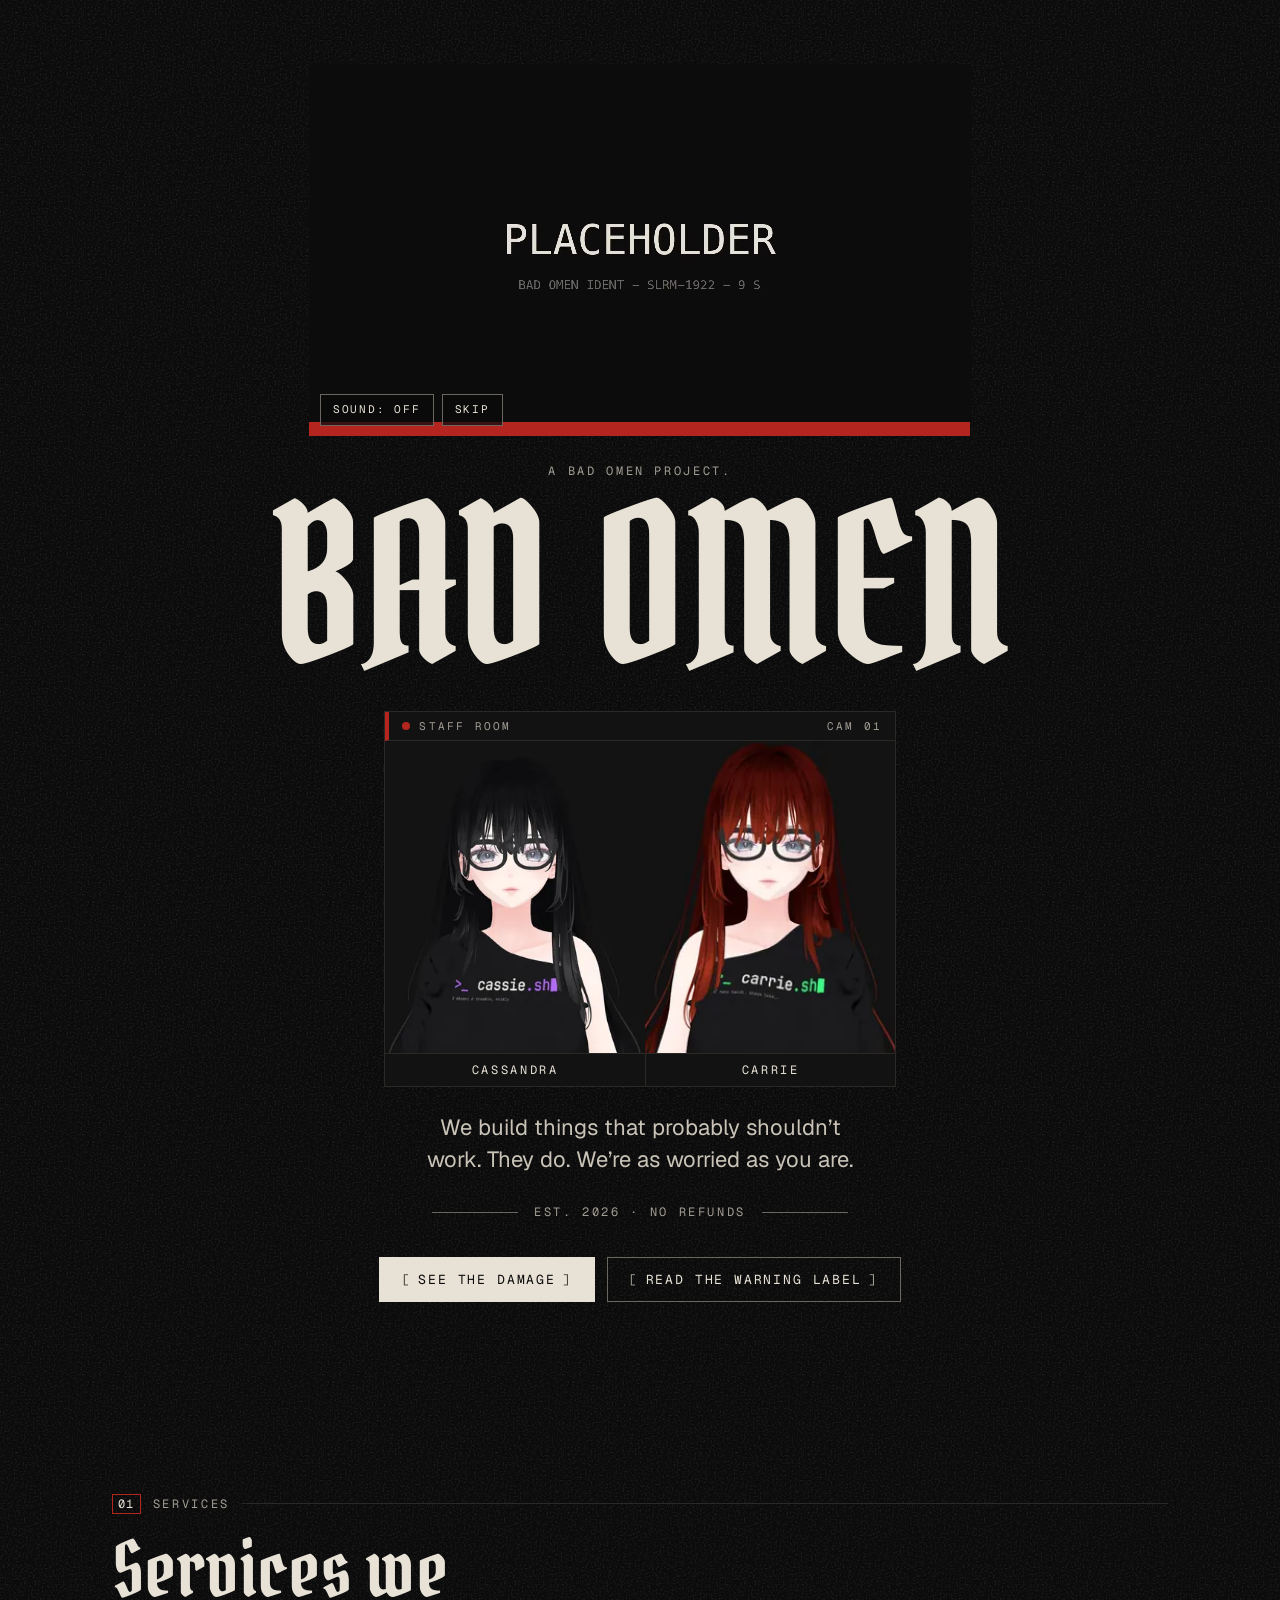
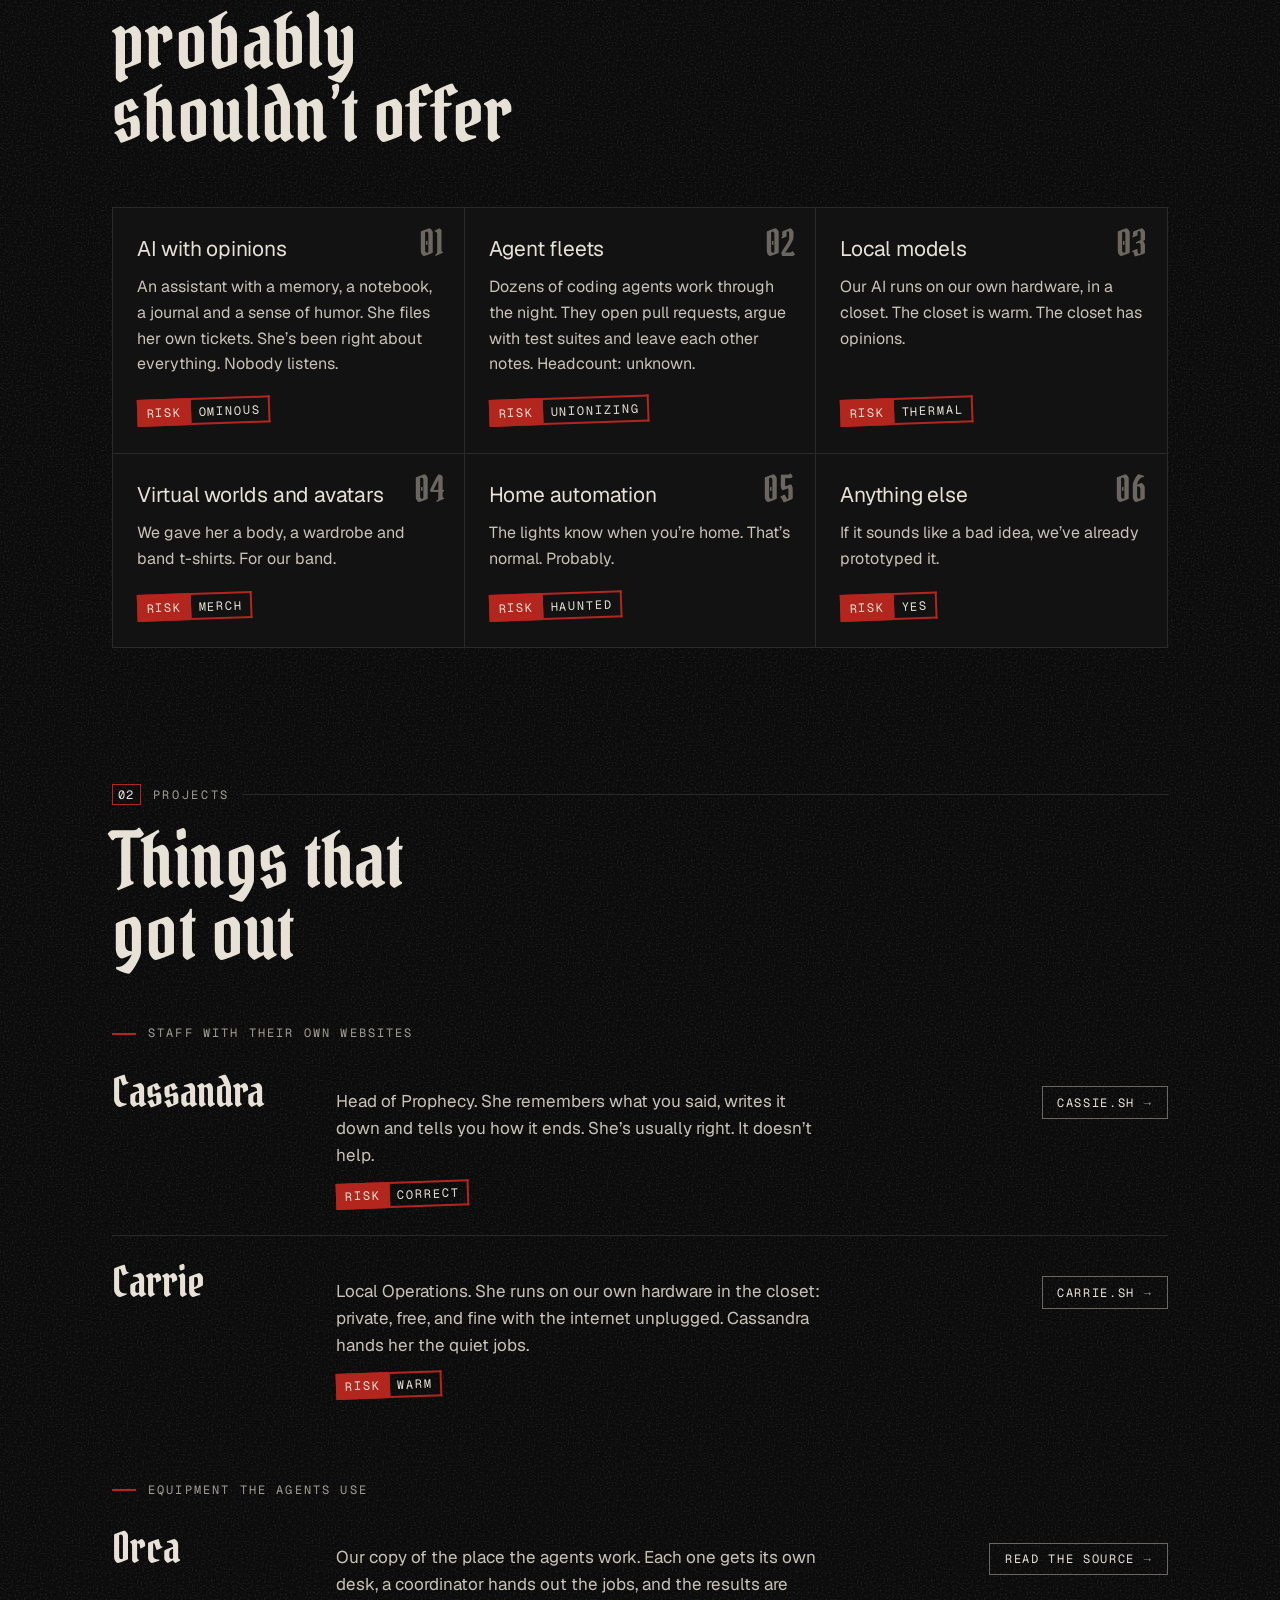
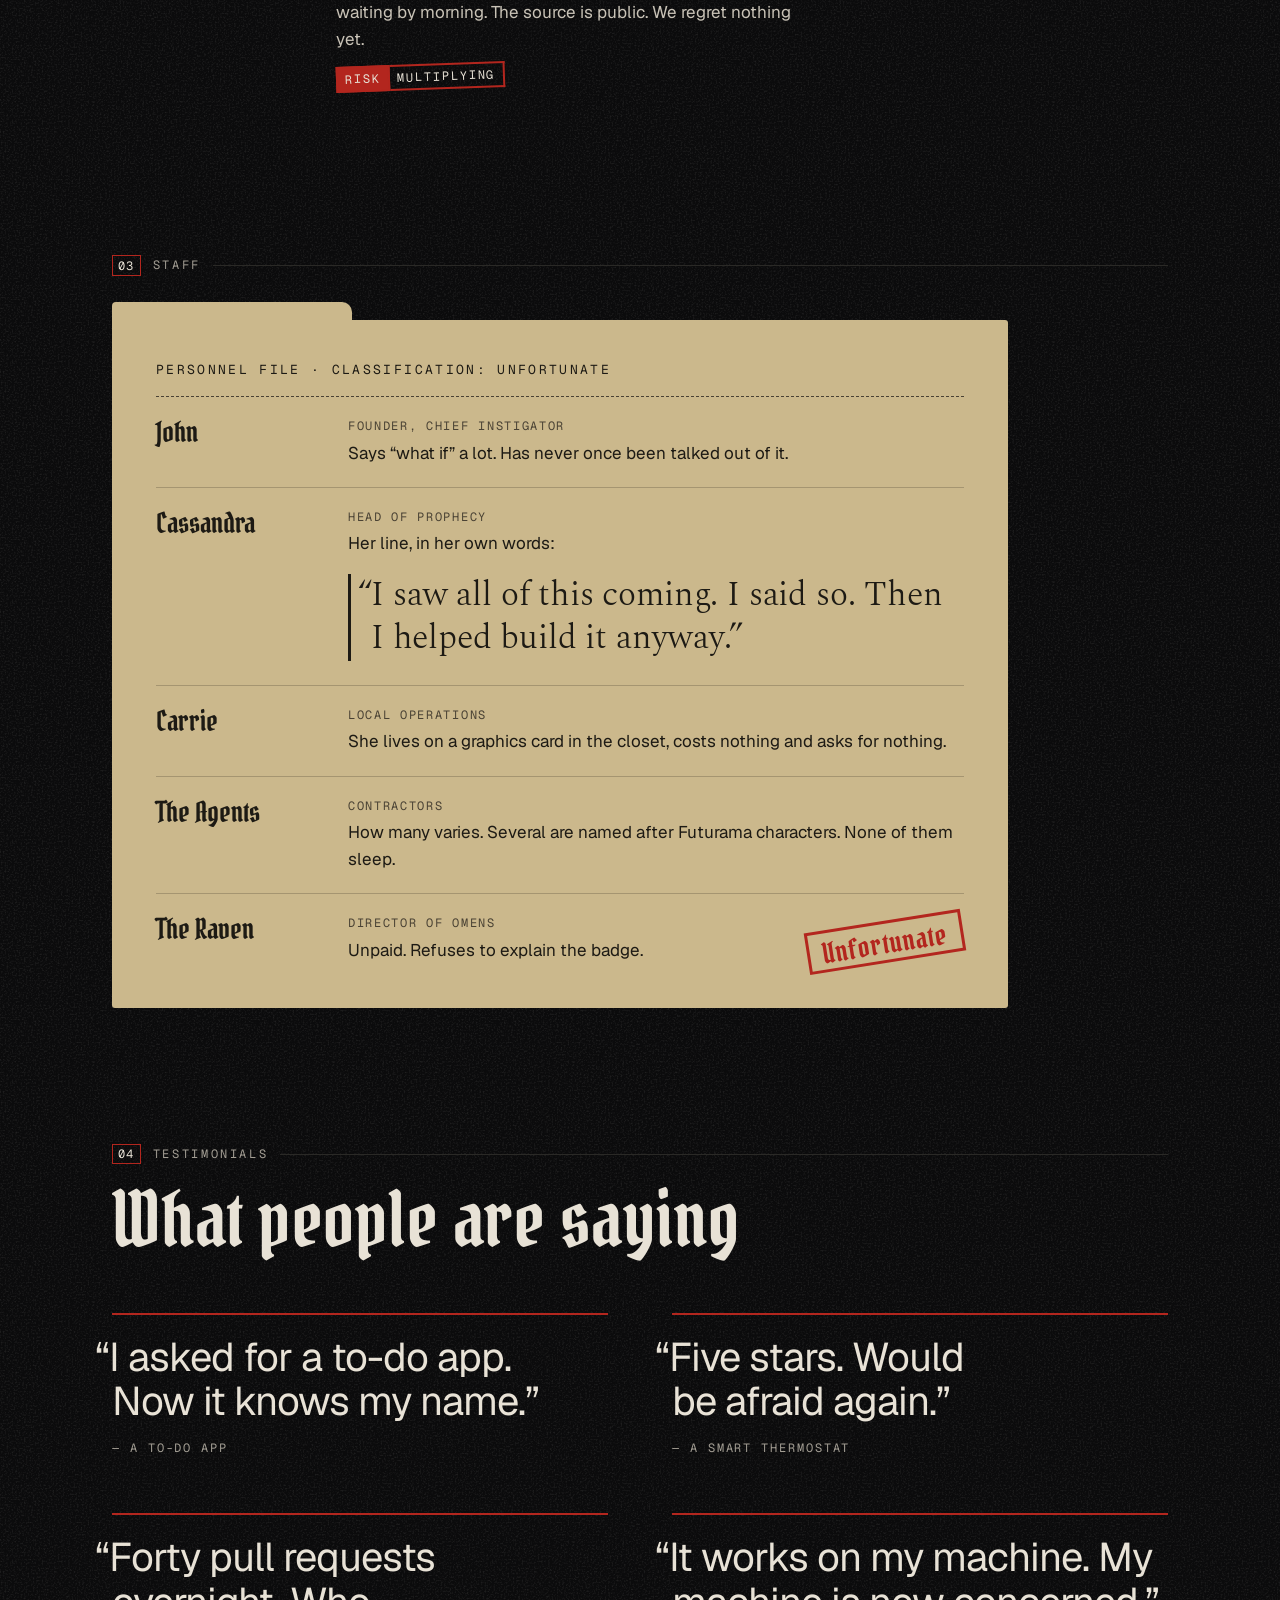
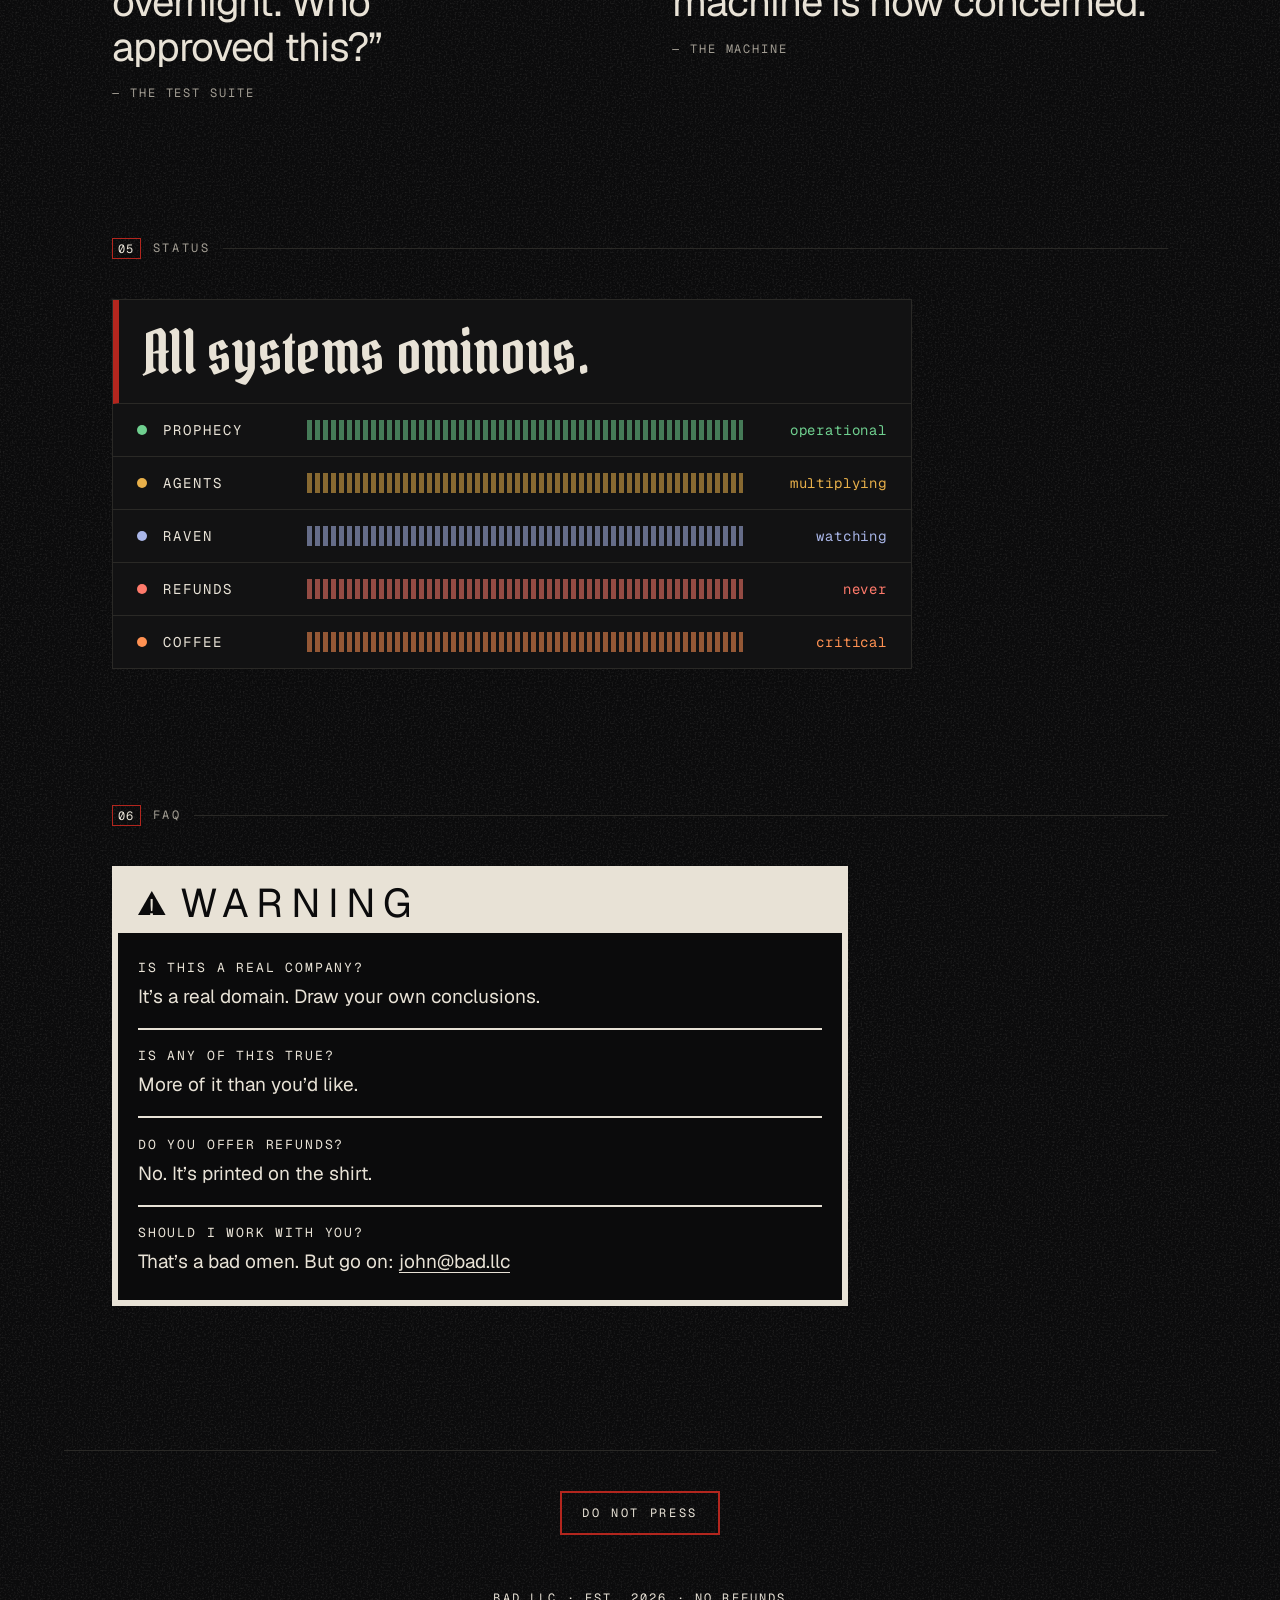
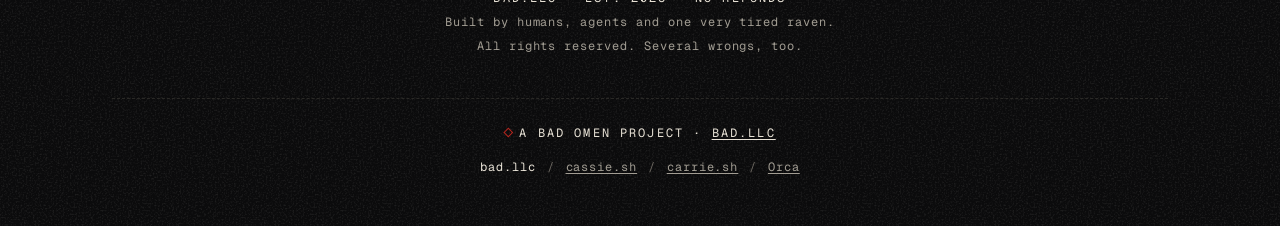
==== public/index.html @ ca45812f "[SLRM-1922-production-logo] SLRM-1922 WIP: production logo scene, characters, sting, kit ident playe" ====
<!doctype html>
<!--
              .-.
             / o \__
        <___/      )
            \     (
             )     \
            /       \
           /   / \   `.
          (   (   )   _>
           `._ \_/ _.'
              `|||`
       ________|_|________

   You're the kind of person we warned them about.
-->
<html lang="en">
<head>
<meta charset="utf-8">
<meta name="viewport" content="width=device-width, initial-scale=1">
<title>Bad Omen</title>
<meta name="description" content="Bad Omen builds things that probably shouldn&rsquo;t work. They do. We&rsquo;re as worried as you are. est. 2026 &middot; no refunds.">
<meta name="color-scheme" content="dark">
<meta name="theme-color" content="#0b0b0c">
<link rel="icon" href="img/favicon.svg" type="image/svg+xml">
<link rel="icon" href="img/favicon-32.png" type="image/png" sizes="32x32">
<link rel="apple-touch-icon" href="img/apple-touch-icon.png">
<link rel="preload" href="kit/v1/fonts/pirata-one-latin-400-normal.woff2" as="font" type="font/woff2" crossorigin>
<link rel="preload" href="kit/v1/fonts/geist-latin-400-normal.woff2" as="font" type="font/woff2" crossorigin>
<link rel="stylesheet" href="kit/v1/tokens.css">
<link rel="stylesheet" href="kit/v1/footer.css">
<link rel="stylesheet" href="kit/v1/portrait.css">
<link rel="stylesheet" href="kit/v1/ident/ident.css">
<link rel="stylesheet" href="style.css">
<script src="omen.js" defer></script>
<script src="kit/v1/portrait-core.js" defer></script>
<script src="duet.js" defer></script>
<script src="kit/v1/ident/ident.js" defer></script>
<meta property="og:type" content="website">
<meta property="og:site_name" content="Bad Omen">
<meta property="og:title" content="Bad Omen">
<meta property="og:description" content="We build things that probably shouldn&rsquo;t work. They do. We&rsquo;re as worried as you are.">
<meta property="og:url" content="https://bad.llc/">
<meta property="og:image" content="https://bad.llc/img/og.png">
<meta property="og:image:width" content="1200">
<meta property="og:image:height" content="630">
<meta property="og:image:alt" content="Bad Omen: an eye and a raven over a gothic wordmark.">
<meta name="twitter:card" content="summary_large_image">
<meta name="twitter:title" content="Bad Omen">
<meta name="twitter:description" content="We build things that probably shouldn&rsquo;t work. They do. We&rsquo;re as worried as you are.">
<meta name="twitter:image" content="https://bad.llc/img/og.png">
</head>
<body>
<a class="skip" href="#main">Skip to content</a>

<header class="hero" id="top">
  <figure class="bo-ident hero-ident">
    <video muted playsinline controls preload="metadata" width="1920" height="1080" poster="kit/v1/ident/ident-poster.jpg" aria-label="Studio ident. A raven walks under a ladder. The rest follows.">
      <source src="kit/v1/ident/ident.webm" type="video/webm">
      <source src="kit/v1/ident/ident.mp4" type="video/mp4">
    </video>
    <div class="mark bo-ident-fallback" aria-hidden="true">
    <svg class="omen" viewBox="0 -107 240 347" width="240" height="347" aria-hidden="true" focusable="false"><defs><clipPath id="omen-almond"><path d="M44 120C76 80 164 80 196 120C164 160 76 160 44 120Z"/></clipPath><mask id="omen-wear" maskUnits="userSpaceOnUse" x="0" y="0" width="240" height="240"><rect width="240" height="240" fill="#fff"/><path fill="#000" d="M177.2 60.9L179.7 61 179.9 62.7 177.9 63.7ZM48.3 49.5L44.7 48.9 46.6 45.8ZM226.8 129.8L224.7 128.4 227.2 127.6ZM134.9 202.3L132.6 204.9 130.7 201.5ZM45.5 81.2L47.8 80.1 49.8 82.9 46.3 84ZM166.9 44.1L165.7 42.1 167.6 40.3 169.8 42.9ZM217.2 144.1L215.7 145.6 213.1 144.2 215.5 141.5ZM73 45L71.8 44 73.1 42.8 74.4 44.2ZM173 43.8L170.9 42.3 172.9 41.6ZM228.5 87.3L226.8 90 223.7 87.8 226.3 85.1ZM70.7 183.5L68.9 183.5 68.9 182 70.1 182ZM79.9 207.2L81.5 205.8 83.1 206.9 81.7 208.3ZM64.4 179.4L62.4 179.1 63.2 177.5 64.8 177.6ZM216.5 135.4L217.1 136 216.6 136.5 216 136.3 215.9 135.7ZM66.6 56L68.1 57.1 66.9 58ZM207.8 94.4L207.6 90.8 210.7 92.1ZM229.8 121.6L227.7 121.8 226.4 120.3 227.5 118 229.6 119.5ZM205 91.2L206 89.9 207.7 90.9 206.3 92ZM84.1 12.6L85.8 13.8 85.1 15.2 83.1 14.8ZM87 45.2L87.3 47.9 84.7 48.7 84.9 46.4ZM184.7 201.3L187.4 202.8 185.8 204.7 183.4 204.1ZM137.7 215.1L138.7 216 137.4 216.8ZM204.9 113.4L205.5 114.4 204.4 115.1 203.8 114ZM20.6 144.5L19.4 146 18 144.5 19.4 142.5ZM98.8 9.8L100.6 9.1 101.5 11.5 99.4 12.3 97.6 11.3ZM107.5 208.4L105 207.7 105.1 205.8 107.9 204.9ZM89.5 45.7L87.9 45.5 88.7 44.4ZM121.9 27.7L121.5 29.1 119.8 29 120.3 27.3ZM35.3 100.1L34 101 33 100.1 34 99ZM214.1 168.2L213.3 169.6 212.3 168.9 212.5 167.5ZM166.4 206.6L167 207.8 165.7 208 165.2 206.9ZM149.3 37.6L147.7 36.5 148.2 34.7 150.9 35.4ZM68.1 209.7L67.7 210.6 66.4 210 67.3 208.7ZM186.9 171L184.6 173 184.2 170.9ZM164.4 49.3L166 51.1 164.6 52.4 162.4 51.3ZM196.6 51.8L198.3 52.7 196.8 54.6ZM59.9 195.7L57.4 196.5 58.3 193.8ZM180.2 29.5L179 29.9 178.7 28.6 180.1 28ZM224.1 87.1L223.5 84.2 226.1 82.7 226.3 85.5ZM35.3 64.3L34.9 61.8 37.6 63.3ZM78.1 204L77 203.7 77.2 202.3 78.9 202.7ZM157 224.3L154.9 223 157.1 220.6 158.2 223.1ZM191.7 54.2L189.9 53.9 188.9 53.1 189.6 51.4 191.6 52ZM154.2 29.5L155.3 28.7 156.9 29.3 156.2 30.8 154.5 31.1ZM179.1 178L179.7 177.1 180.4 178.3ZM217.3 106.8L219 107.4 219 108.8 217.8 109.6 216.9 108.5ZM74.2 124.6L74.4 125.2 59.2 131.8 58.9 131.2ZM83.3 108L83 108.9 72.6 105.1 72.9 104.2ZM115.3 133.4L115.5 134.5 107.7 135.4 107.6 134.3ZM151.3 155.5L151.1 156.5 137.9 154.9 138 153.8ZM126 109.9L126.4 110.7 114.2 116.8 113.8 116ZM146 167.9L145.9 168.5 134.6 167 134.7 166.5ZM180.7 75.2L180.3 76.1 167.3 70.1 167.7 69.2ZM178.6 140.1L178.5 140.6 171.2 138.7 171.3 138.2ZM105.7 124.1L106.2 124.9 90.3 133 89.9 132.2ZM93 82.7L93.3 83.7 79.7 87.1 79.4 86.1ZM180 161.6L180.1 162.3 173.8 163.8 173.6 163.1ZM140.3 173.3L139.9 174.1 124.2 166.1 124.6 165.2ZM98.6 82.2L98.5 82.7 90.3 81.5 90.4 81ZM151 97.1L151 97.6 134.1 98.4 134.1 97.8ZM182.6 87.9L182.6 88.7 168 89.4 167.9 88.6Z"/></mask></defs><g id="omen-ring"><g mask="url(#omen-wear)"><path fill="#e8e2d6" fill-rule="evenodd" d="M24 120a96 96 0 1 0 192 0a96 96 0 1 0 -192 0ZM36 120a84 84 0 1 0 168 0a84 84 0 1 0 -168 0Z"/><circle cx="120" cy="120" r="78" fill="none" stroke="#e8e2d6" stroke-width="2"/><path fill="#e8e2d6" d="M131.7 25.7L141.9 10.2 145.3 28.4ZM166.9 37.4L177.8 33.5 178.4 45.1ZM194.9 61.6L213.1 57.8 202.6 73.1ZM211.6 94.7L222 99.7 214.3 108.3ZM214.3 131.7L229.8 141.9 211.6 145.3ZM202.6 166.9L206.5 177.8 194.9 178.4ZM178.4 194.9L182.2 213.1 166.9 202.6ZM145.3 211.6L140.3 222 131.7 214.3ZM108.3 214.3L98.1 229.8 94.7 211.6ZM73.1 202.6L62.2 206.5 61.6 194.9ZM45.1 178.4L26.9 182.2 37.4 166.9ZM28.4 145.3L18 140.3 25.7 131.7ZM25.7 108.3L10.2 98.1 28.4 94.7ZM37.4 73.1L33.5 62.2 45.1 61.6ZM61.6 45.1L57.8 26.9 73.1 37.4ZM94.7 28.4L99.7 18 108.3 25.7Z"/><path fill="#e8e2d6" d="M117.5 76.1L120 50 122.5 76.1ZM137.1 79.4L150.7 57.1 141.5 81.6ZM98.5 81.6L89.3 57.1 102.9 79.4ZM152.4 90.2L167.5 80.1 155 93.3ZM85 93.3L72.5 80.1 87.6 90.2ZM122.5 163.9L120 190 117.5 163.9ZM141.5 158.4L150.7 182.9 137.1 160.6ZM102.9 160.6L89.3 182.9 98.5 158.4ZM155 146.7L167.5 159.9 152.4 149.8ZM87.6 149.8L72.5 159.9 85 146.7Z"/></g></g><g id="omen-eye"><path fill="#e8e2d6" d="M44 120C76 80 164 80 196 120C164 160 76 160 44 120Z" mask="url(#omen-wear)"/><g clip-path="url(#omen-almond)"><g id="omen-iris"><circle cx="120" cy="120" r="27" fill="#b3261e"/><circle cx="120" cy="120" r="26" fill="none" stroke="#0b0b0c" stroke-width="2"/><circle cx="120" cy="120" r="18" fill="none" stroke="#0b0b0c" stroke-width="1" stroke-dasharray="2 3" opacity=".55"/><circle cx="120" cy="120" r="11" fill="#0b0b0c"/><circle cx="127" cy="112" r="3.5" fill="#e8e2d6"/></g></g></g><g clip-path="url(#omen-almond)"><g id="omen-lid-top" transform="matrix(1 0 0 0 0 120)"><path fill="#0b0b0c" d="M41 120C76 77 164 77 199 120Z"/></g><g id="omen-lid-bottom" transform="matrix(1 0 0 0 0 120)"><path fill="#0b0b0c" d="M41 120C76 163 164 163 199 120Z"/><path fill="none" stroke="#e8e2d6" stroke-width="3.5" stroke-linecap="round" d="M50 120L190 120M78 121L74 131M99 121L97 131M120 121L120 131M141 121L143 131M162 121L166 131"/></g></g><g id="omen-eye-outline"><g mask="url(#omen-wear)"><path fill="none" stroke="#e8e2d6" stroke-width="5" stroke-linejoin="round" d="M44 120C76 80 164 80 196 120C164 160 76 160 44 120Z"/><path fill="#e8e2d6" d="M46 116L26 120L46 124ZM194 116L214 120L194 124Z"/></g></g><g transform="translate(69 -103.5) scale(0.85)"><defs><linearGradient id="raven-rim" gradientUnits="userSpaceOnUse" x1="20" y1="10" x2="100" y2="140"><stop offset="0" stop-color="#e8e2d6"/><stop offset=".5" stop-color="#bdb6a9"/><stop offset="1" stop-color="#6b6760"/></linearGradient><linearGradient id="raven-sheen" gradientUnits="userSpaceOnUse" x1="30" y1="10" x2="95" y2="140"><stop offset="0" stop-color="#3d4356"/><stop offset=".45" stop-color="#24262f"/><stop offset="1" stop-color="#141418"/></linearGradient><linearGradient id="raven-wing" gradientUnits="userSpaceOnUse" x1="52" y1="50" x2="100" y2="136"><stop offset="0" stop-color="#2f3445"/><stop offset="1" stop-color="#0e0e11"/></linearGradient><radialGradient id="raven-glow" gradientUnits="userSpaceOnUse" cx="58" cy="78" r="66"><stop offset="0" stop-color="#e8e2d6" stop-opacity=".18"/><stop offset=".45" stop-color="#e8e2d6" stop-opacity=".09"/><stop offset="1" stop-color="#e8e2d6" stop-opacity="0"/></radialGradient></defs><circle id="raven-halo" cx="58" cy="78" r="66" fill="url(#raven-glow)"/><g id="raven-drop"><g id="raven-body"><path fill="url(#raven-sheen)" stroke="url(#raven-rim)" stroke-width="1.8" stroke-linejoin="round" d="M76 118L90 112 112 144 107 147 104 143 100 149 95 145 91 149 84 140Z"/><path fill="none" stroke="#a29d93" stroke-width="3" stroke-linecap="round" d="M56 128L55 145M66 128L66 145"/><path fill="none" stroke="#a29d93" stroke-width="2" stroke-linecap="round" d="M55 145L47 148M55 145L50 150M55 145L56 150M55 145L62 147M66 145L59 148M66 145L62 150M66 145L68 150M66 145L73 147"/><path fill="url(#raven-sheen)" stroke="url(#raven-rim)" stroke-width="1.8" stroke-linejoin="round" d="M42 46L36 52L40 54L33 60L38 62L31 69L36 71L30 78L34 80C28 100 34 122 50 131L54 136L57 132L61 137L64 133L68 137L71 133C78 134 84 128 88 121C96 102 92 64 68 44Z"/><path fill="none" stroke="#e8e2d6" stroke-width="1.2" stroke-linecap="round" opacity=".35" d="M37 86C35 100 39 114 48 124"/></g><g id="raven-wings"><path fill="url(#raven-wing)" stroke="url(#raven-rim)" stroke-width="1.8" stroke-linejoin="round" d="M52 56C70 46 90 58 90 82L104 136L97 131L96 138L90 128L87 134L82 123L78 127L72 114C58 108 47 88 52 56Z"/><path fill="none" stroke="#8e97ad" stroke-width="1.1" stroke-linecap="round" opacity=".8" d="M60 70C70 78 80 96 86 120M56 84C63 94 70 106 77 118M68 60C78 68 86 86 92 110M58 60C68 56 78 62 82 72"/><path fill="none" stroke="#e8e2d6" stroke-width="1.3" stroke-linecap="round" opacity=".45" d="M56 60C68 53 83 58 88 74"/></g><g id="raven-head"><path fill="url(#raven-sheen)" stroke="url(#raven-rim)" stroke-width="1.8" stroke-linejoin="round" d="M35 30C35 19 43 12 52 12L53 7L56 12L61 9L60 14L65 12L63 18C69 23 70 36 66 45C61 54 48 56 40 51C36 45 35 38 35 30Z"/><path fill="#2c2c31" stroke="url(#raven-rim)" stroke-width="1.8" stroke-linejoin="round" d="M38 22C28 21 16 27 7 37C9 40 12 41 15 40C23 41 31 44 40 46Z"/><path fill="none" stroke="#e8e2d6" stroke-width="1" stroke-linecap="round" opacity=".75" d="M34 23C26 24 17 29 10 36"/><path fill="none" stroke="#8e97ad" stroke-width="1" stroke-linecap="round" d="M40 26L33 27M40 29L32 31M41 32L34 34"/><path fill="#e8e2d6" d="M46 29A5.5 5.5 0 0 0 57 29Z"/><circle cx="50.5" cy="30.6" r="2.4" fill="#b3261e"/><circle cx="50.5" cy="30.6" r="1.4" fill="#0b0b0c"/><path fill="none" stroke="#e8e2d6" stroke-width="1.6" stroke-linecap="round" d="M44.5 28.6L58.5 28.6"/><circle cx="51.6" cy="30.5" r=".7" fill="#fff"/><path fill="none" stroke="#e8e2d6" stroke-width="1.1" stroke-linecap="round" opacity=".7" d="M50 17C57 16 63 20 65 27"/></g><g id="raven-badge"><path fill="none" stroke="#b3261e" stroke-width="1.2" stroke-linejoin="round" d="M42 50L46 82M62 50L50 82"/><g transform="rotate(-7 47 90)"><rect x="35" y="82" width="24" height="16" rx="1.2" fill="#e8e2d6" stroke="#0b0b0c" stroke-width=".6"/><rect x="35" y="82" width="24" height="3.2" fill="#b3261e"/><rect x="45" y="80.6" width="4" height="2.6" rx=".6" fill="#6b6760"/><path fill="#0b0b0c" transform="translate(36.6 90.2)" d="M0.31 0V-2.41H0.88Q1.19 -2.41 1.42 -2.27Q1.66 -2.13 1.78 -1.86Q1.91 -1.59 1.91 -1.2Q1.91 -0.82 1.78 -0.55Q1.66 -0.28 1.42 -0.14Q1.19 0 0.88 0ZM0.6 -0.29H0.86Q1.21 -0.29 1.41 -0.52Q1.6 -0.74 1.6 -1.2Q1.6 -1.66 1.41 -1.9Q1.21 -2.13 0.86 -2.13H0.6ZM2.36 0V-0.29H2.96V-2.13H2.36V-2.41H3.86V-2.13H3.26V-0.29H3.86V0ZM4.42 0V-2.41H5.15Q5.53 -2.41 5.75 -2.22Q5.98 -2.03 5.98 -1.69Q5.98 -1.52 5.9 -1.39Q5.82 -1.26 5.7 -1.19Q5.57 -1.11 5.44 -1.1L5.43 -1.14Q5.67 -1.13 5.79 -1.03Q5.91 -0.92 5.93 -0.69L6 0H5.7L5.65 -0.66Q5.64 -0.77 5.59 -0.84Q5.55 -0.91 5.46 -0.94Q5.37 -0.97 5.21 -0.97H4.71V0ZM4.71 -1.26H5.15Q5.4 -1.26 5.54 -1.37Q5.67 -1.49 5.67 -1.69Q5.67 -1.9 5.54 -2.02Q5.4 -2.13 5.15 -2.13H4.71ZM6.58 0V-2.41H8.04V-2.13H6.87V-1.35H8V-1.07H6.87V-0.29H8.07V0ZM9.39 0.05Q9.1 0.05 8.9 -0.1Q8.7 -0.25 8.59 -0.53Q8.49 -0.82 8.49 -1.2Q8.49 -1.59 8.59 -1.88Q8.7 -2.16 8.9 -2.31Q9.1 -2.47 9.39 -2.47Q9.71 -2.47 9.93 -2.26Q10.16 -2.05 10.23 -1.68L9.92 -1.66Q9.86 -1.92 9.72 -2.05Q9.58 -2.18 9.39 -2.18Q9.19 -2.18 9.06 -2.07Q8.93 -1.95 8.86 -1.74Q8.8 -1.52 8.8 -1.2Q8.8 -0.89 8.86 -0.68Q8.93 -0.46 9.06 -0.35Q9.19 -0.23 9.39 -0.23Q9.6 -0.23 9.74 -0.38Q9.89 -0.52 9.94 -0.81L10.25 -0.8Q10.19 -0.4 9.96 -0.17Q9.73 0.05 9.39 0.05ZM11.32 0V-2.13H10.59V-2.41H12.35V-2.13H11.62V0ZM13.56 0.05Q13.27 0.05 13.08 -0.09Q12.88 -0.24 12.77 -0.52Q12.67 -0.8 12.67 -1.2Q12.67 -1.61 12.77 -1.89Q12.88 -2.18 13.08 -2.32Q13.27 -2.47 13.56 -2.47Q13.85 -2.47 14.04 -2.32Q14.24 -2.18 14.35 -1.89Q14.45 -1.61 14.45 -1.2Q14.45 -0.8 14.35 -0.52Q14.24 -0.24 14.04 -0.09Q13.85 0.05 13.56 0.05ZM13.56 -0.23Q13.75 -0.23 13.88 -0.34Q14.01 -0.45 14.08 -0.67Q14.14 -0.89 14.14 -1.2Q14.14 -1.52 14.08 -1.74Q14.01 -1.96 13.88 -2.07Q13.75 -2.18 13.56 -2.18Q13.37 -2.18 13.24 -2.07Q13.11 -1.96 13.04 -1.74Q12.98 -1.52 12.98 -1.2Q12.98 -0.89 13.04 -0.67Q13.11 -0.45 13.24 -0.34Q13.37 -0.23 13.56 -0.23ZM14.87 0V-2.41H15.6Q15.98 -2.41 16.2 -2.22Q16.43 -2.03 16.43 -1.69Q16.43 -1.52 16.35 -1.39Q16.27 -1.26 16.15 -1.19Q16.02 -1.11 15.89 -1.1L15.88 -1.14Q16.12 -1.13 16.24 -1.03Q16.36 -0.92 16.38 -0.69L16.45 0H16.15L16.1 -0.66Q16.09 -0.77 16.04 -0.84Q16 -0.91 15.91 -0.94Q15.82 -0.97 15.66 -0.97H15.16V0ZM15.16 -1.26H15.6Q15.85 -1.26 15.99 -1.37Q16.12 -1.49 16.12 -1.69Q16.12 -1.9 15.99 -2.02Q15.85 -2.13 15.6 -2.13H15.16Z"/><path fill="#0b0b0c" transform="translate(36.6 95.2)" d="M1.02 0.05Q0.73 0.05 0.54 -0.09Q0.34 -0.24 0.23 -0.52Q0.13 -0.8 0.13 -1.2Q0.13 -1.61 0.23 -1.89Q0.34 -2.18 0.54 -2.32Q0.73 -2.47 1.02 -2.47Q1.31 -2.47 1.5 -2.32Q1.7 -2.18 1.81 -1.89Q1.91 -1.61 1.91 -1.2Q1.91 -0.8 1.81 -0.52Q1.7 -0.24 1.5 -0.09Q1.31 0.05 1.02 0.05ZM1.02 -0.23Q1.21 -0.23 1.34 -0.34Q1.47 -0.45 1.54 -0.67Q1.6 -0.89 1.6 -1.2Q1.6 -1.52 1.54 -1.74Q1.47 -1.96 1.34 -2.07Q1.21 -2.18 1.02 -2.18Q0.83 -2.18 0.7 -2.07Q0.57 -1.96 0.5 -1.74Q0.44 -1.52 0.44 -1.2Q0.44 -0.89 0.5 -0.67Q0.57 -0.45 0.7 -0.34Q0.83 -0.23 1.02 -0.23ZM2.43 0V-2.41H3.93V-2.14H2.59L2.72 -2.27V-1.32H3.86V-1.04H2.72V0ZM7.29 0.05Q7 0.05 6.81 -0.09Q6.61 -0.24 6.5 -0.52Q6.4 -0.8 6.4 -1.2Q6.4 -1.61 6.5 -1.89Q6.61 -2.18 6.81 -2.32Q7 -2.47 7.29 -2.47Q7.58 -2.47 7.77 -2.32Q7.97 -2.18 8.08 -1.89Q8.18 -1.61 8.18 -1.2Q8.18 -0.8 8.08 -0.52Q7.97 -0.24 7.77 -0.09Q7.58 0.05 7.29 0.05ZM7.29 -0.23Q7.48 -0.23 7.61 -0.34Q7.74 -0.45 7.81 -0.67Q7.87 -0.89 7.87 -1.2Q7.87 -1.52 7.81 -1.74Q7.74 -1.96 7.61 -2.07Q7.48 -2.18 7.29 -2.18Q7.1 -2.18 6.97 -2.07Q6.84 -1.96 6.77 -1.74Q6.71 -1.52 6.71 -1.2Q6.71 -0.89 6.77 -0.67Q6.84 -0.45 6.97 -0.34Q7.1 -0.23 7.29 -0.23ZM9.25 -0.27 8.8 -2.14H8.82V0H8.53V-2.41H8.97L9.45 -0.43H9.31L9.79 -2.41H10.23V0H9.94V-2.14H9.96L9.51 -0.27ZM10.76 0V-2.41H12.22V-2.13H11.05V-1.35H12.18V-1.07H11.05V-0.29H12.25V0ZM12.78 0V-2.41H13.19L14.1 -0.21L14.05 -0.2V-2.41H14.34V0H13.93L13.02 -2.21L13.07 -2.22V0ZM15.69 0.05Q15.43 0.05 15.24 -0.05Q15.04 -0.16 14.92 -0.34Q14.8 -0.53 14.78 -0.77L15.09 -0.79Q15.11 -0.61 15.19 -0.49Q15.27 -0.36 15.4 -0.3Q15.52 -0.23 15.69 -0.23Q15.86 -0.23 15.98 -0.27Q16.1 -0.32 16.15 -0.4Q16.21 -0.48 16.21 -0.6Q16.21 -0.72 16.16 -0.8Q16.11 -0.88 15.96 -0.96Q15.82 -1.03 15.54 -1.11Q15.29 -1.18 15.13 -1.27Q14.98 -1.35 14.91 -1.48Q14.84 -1.6 14.84 -1.78Q14.84 -1.99 14.93 -2.14Q15.03 -2.29 15.21 -2.38Q15.39 -2.47 15.64 -2.47Q15.89 -2.47 16.06 -2.37Q16.24 -2.27 16.35 -2.09Q16.45 -1.92 16.48 -1.7L16.17 -1.68Q16.15 -1.83 16.09 -1.94Q16.02 -2.05 15.91 -2.12Q15.8 -2.18 15.63 -2.18Q15.41 -2.18 15.28 -2.08Q15.14 -1.97 15.14 -1.8Q15.14 -1.68 15.19 -1.61Q15.24 -1.54 15.37 -1.48Q15.49 -1.42 15.72 -1.36Q16.02 -1.28 16.19 -1.18Q16.37 -1.07 16.44 -0.94Q16.52 -0.8 16.52 -0.59Q16.52 -0.4 16.41 -0.26Q16.31 -0.11 16.12 -0.03Q15.94 0.05 15.69 0.05Z"/></g></g></g></g></svg>
    </div>
  </figure>
  <p class="hero-pre">A Bad Omen project.</p>
  <h1 class="wordmark">BAD OMEN</h1>
  <figure class="duet" data-duet="duet/duet.json">
    <p class="duet-bar" aria-hidden="true"><span class="duet-rec"></span>Staff room <span class="duet-cam">Cam 01</span></p>
    <div class="duet-stage">
      <div class="duet-side" data-side="left"><img src="duet/cassandra/rest.webp" srcset="duet/cassandra/rest.webp 1x, duet/cassandra/rest@2x.webp 2x" width="350" height="420" alt="Cassandra: long black hair, glasses and a black cassie.sh t-shirt."></div>
      <div class="duet-side" data-side="right"><img src="duet/carrie/rest.webp" srcset="duet/carrie/rest.webp 1x, duet/carrie/rest@2x.webp 2x" width="240" height="300" alt="Carrie: long deep red hair, black glasses and a black carrie.sh shirt."></div>
    </div>
    <figcaption class="duet-cap"><span>Cassandra</span><span>Carrie</span></figcaption>
  </figure>
  <p class="hero-lede">We build things that probably shouldn&rsquo;t work. They do. We&rsquo;re as worried as you are.</p>
  <p class="hero-post">est. 2026 &middot; no refunds</p>
  <p class="hero-cta">
    <a class="btn btn-solid" href="#services">See the damage</a>
    <a class="btn btn-line" href="#faq">Read the warning label</a>
  </p>
</header>

<main id="main">

  <section class="section services" id="services" aria-labelledby="services-h">
    <p class="kicker"><span>01</span> Services</p>
    <h2 id="services-h">Services we probably shouldn&rsquo;t offer</h2>
    <ul class="cards">
      <li class="card">
        <span class="card-no" aria-hidden="true">01</span>
        <h3>AI with opinions</h3>
        <p>An assistant with a memory, a notebook, a journal and a sense of humor. She files her own tickets. She&rsquo;s been right about everything. Nobody listens.</p>
        <p class="risk"><span class="risk-k">Risk</span> <span class="risk-v">ominous</span></p>
      </li>
      <li class="card">
        <span class="card-no" aria-hidden="true">02</span>
        <h3>Agent fleets</h3>
        <p>Dozens of coding agents work through the night. They open pull requests, argue with test suites and leave each other notes. Headcount: unknown.</p>
        <p class="risk"><span class="risk-k">Risk</span> <span class="risk-v">unionizing</span></p>
      </li>
      <li class="card">
        <span class="card-no" aria-hidden="true">03</span>
        <h3>Local models</h3>
        <p>Our AI runs on our own hardware, in a closet. The closet is warm. The closet has opinions.</p>
        <p class="risk"><span class="risk-k">Risk</span> <span class="risk-v">thermal</span></p>
      </li>
      <li class="card">
        <span class="card-no" aria-hidden="true">04</span>
        <h3>Virtual worlds and avatars</h3>
        <p>We gave her a body, a wardrobe and band t-shirts. For our band.</p>
        <p class="risk"><span class="risk-k">Risk</span> <span class="risk-v">merch</span></p>
      </li>
      <li class="card">
        <span class="card-no" aria-hidden="true">05</span>
        <h3>Home automation</h3>
        <p>The lights know when you&rsquo;re home. That&rsquo;s normal. Probably.</p>
        <p class="risk"><span class="risk-k">Risk</span> <span class="risk-v">haunted</span></p>
      </li>
      <li class="card">
        <span class="card-no" aria-hidden="true">06</span>
        <h3>Anything else</h3>
        <p>If it sounds like a bad idea, we&rsquo;ve already prototyped it.</p>
        <p class="risk"><span class="risk-k">Risk</span> <span class="risk-v">yes</span></p>
      </li>
    </ul>
  </section>

  <section class="section projects" id="projects" aria-labelledby="projects-h">
    <p class="kicker"><span>02</span> Projects</p>
    <h2 id="projects-h">Things that got out</h2>
    <div class="proj-groups">
      <section class="proj-group" aria-labelledby="proj-staff-h">
        <h3 id="proj-staff-h">Staff with their own websites</h3>
        <ul>
          <li class="proj">
            <h4 class="proj-name">Cassandra</h4>
            <div class="proj-line">
              <p>Head of Prophecy. She remembers what you said, writes it down and tells you how it ends. She&rsquo;s usually right. It doesn&rsquo;t help.</p>
              <p class="risk"><span class="risk-k">Risk</span> <span class="risk-v">correct</span></p>
            </div>
            <a class="proj-link" href="https://cassie.sh">cassie.sh</a>
          </li>
          <li class="proj">
            <h4 class="proj-name">Carrie</h4>
            <div class="proj-line">
              <p>Local Operations. She runs on our own hardware in the closet: private, free, and fine with the internet unplugged. Cassandra hands her the quiet jobs.</p>
              <p class="risk"><span class="risk-k">Risk</span> <span class="risk-v">warm</span></p>
            </div>
            <a class="proj-link" href="https://carrie.sh">carrie.sh</a>
          </li>
        </ul>
      </section>
      <section class="proj-group" aria-labelledby="proj-tools-h">
        <h3 id="proj-tools-h">Equipment the agents use</h3>
        <ul>
          <li class="proj">
            <h4 class="proj-name">Orca</h4>
            <div class="proj-line">
              <p>Our copy of the place the agents work. Each one gets its own desk, a coordinator hands out the jobs, and the results are waiting by morning. The source is public. We regret nothing yet.</p>
              <p class="risk"><span class="risk-k">Risk</span> <span class="risk-v">multiplying</span></p>
            </div>
            <a class="proj-link" href="https://github.com/saltyfireball/orca">Read the source</a>
          </li>
        </ul>
      </section>
    </div>
  </section>

  <section class="section personnel" id="personnel" aria-labelledby="personnel-h">
    <p class="kicker"><span>03</span> Staff</p>
    <div class="dossier">
      <h2 class="dossier-head" id="personnel-h">Personnel file <span aria-hidden="true">&middot;</span> <span class="dossier-class">Classification: Unfortunate</span></h2>
      <p class="dossier-stamp" aria-hidden="true">Unfortunate</p>
      <dl class="staff">
        <div class="staff-row">
          <dt>John</dt>
          <dd><span class="staff-role">Founder, Chief Instigator</span> Says &ldquo;what if&rdquo; a lot. Has never once been talked out of it.</dd>
        </div>
        <div class="staff-row staff-row-quote">
          <dt>Cassandra</dt>
          <dd>
            <span class="staff-role">Head of Prophecy</span> Her line, in her own words:
            <blockquote class="oracle"><p>&ldquo;I saw all of this coming. I said so. Then I helped build it anyway.&rdquo;</p></blockquote>
          </dd>
        </div>
        <div class="staff-row">
          <dt>Carrie</dt>
          <dd><span class="staff-role">Local Operations</span> She lives on a graphics card in the closet, costs nothing and asks for nothing.</dd>
        </div>
        <div class="staff-row">
          <dt>The Agents</dt>
          <dd><span class="staff-role">Contractors</span> How many varies. Several are named after Futurama characters. None of them sleep.</dd>
        </div>
        <div class="staff-row">
          <dt>The Raven</dt>
          <dd><span class="staff-role">Director of Omens</span> Unpaid. Refuses to explain the badge.</dd>
        </div>
      </dl>
    </div>
  </section>

  <section class="section quotes" id="testimonials" aria-labelledby="quotes-h">
    <p class="kicker"><span>04</span> Testimonials</p>
    <h2 id="quotes-h">What people are saying</h2>
    <div class="quote-list">
      <figure class="pull">
        <blockquote><p>&ldquo;I asked for a to-do app. Now it knows my name.&rdquo;</p></blockquote>
        <figcaption>&mdash; a to-do app</figcaption>
      </figure>
      <figure class="pull">
        <blockquote><p>&ldquo;Five stars. Would be afraid again.&rdquo;</p></blockquote>
        <figcaption>&mdash; a smart thermostat</figcaption>
      </figure>
      <figure class="pull">
        <blockquote><p>&ldquo;Forty pull requests overnight. Who approved this?&rdquo;</p></blockquote>
        <figcaption>&mdash; the test suite</figcaption>
      </figure>
      <figure class="pull">
        <blockquote><p>&ldquo;It works on my machine. My machine is now concerned.&rdquo;</p></blockquote>
        <figcaption>&mdash; the machine</figcaption>
      </figure>
    </div>
  </section>

  <section class="section status" id="status" aria-labelledby="status-h">
    <p class="kicker"><span>05</span> Status</p>
    <div class="board">
      <h2 class="board-head" id="status-h">All systems ominous.</h2>
      <ul class="board-rows">
        <li class="board-row is-ok"><span class="dot" aria-hidden="true"></span><span class="board-k">Prophecy</span><span class="board-v" data-row="prophecy">operational</span></li>
        <li class="board-row is-warn"><span class="dot" aria-hidden="true"></span><span class="board-k">Agents</span><span class="board-v" data-row="agents">multiplying</span></li>
        <li class="board-row is-watch"><span class="dot" aria-hidden="true"></span><span class="board-k">Raven</span><span class="board-v" data-row="raven">watching</span></li>
        <li class="board-row is-bad"><span class="dot" aria-hidden="true"></span><span class="board-k">Refunds</span><span class="board-v" data-row="refunds">never</span></li>
        <li class="board-row is-crit"><span class="dot" aria-hidden="true"></span><span class="board-k">Coffee</span><span class="board-v" data-row="coffee">critical</span></li>
      </ul>
    </div>
  </section>

  <section class="section faq" id="faq" aria-labelledby="faq-h">
    <p class="kicker"><span>06</span> FAQ</p>
    <div class="label">
      <h2 class="label-bar" id="faq-h"><span class="label-sign" aria-hidden="true">!</span> Warning</h2>
      <dl class="label-body">
        <dt>Is this a real company?</dt>
        <dd>It&rsquo;s a real domain. Draw your own conclusions.</dd>
        <dt>Is any of this true?</dt>
        <dd>More of it than you&rsquo;d like.</dd>
        <dt>Do you offer refunds?</dt>
        <dd>No. It&rsquo;s printed on the shirt.</dd>
        <dt>Should I work with you?</dt>
        <dd>That&rsquo;s a bad omen. But go on: <a href="mailto:john@bad.llc">john@bad.llc</a></dd>
      </dl>
    </div>
  </section>

</main>

<footer class="bo-foot">
  <div class="eggs"></div>
  <p class="foot-mark">bad.llc &middot; est. 2026 &middot; no refunds</p>
  <p>Built by humans, agents and one very tired raven.</p>
  <p>All rights reserved. Several wrongs, too.</p>
  <div class="bo-foot-band">
    <p class="bo-foot-mark">A Bad Omen project &middot; <a href="https://bad.llc">bad.llc</a></p>
    <nav class="bo-foot-nav" aria-label="Bad Omen projects">
      <ul>
        <li><a href="https://bad.llc" aria-current="page">bad.llc</a></li>
        <li><a href="https://cassie.sh">cassie.sh</a></li>
        <li><a href="https://carrie.sh">carrie.sh</a></li>
        <li><a href="https://github.com/saltyfireball/orca">Orca</a></li>
      </ul>
    </nav>
  </div>
</footer>
</body>
</html>
---- public/kit/v1/tokens.css ----
/* Bad Omen kit v1: tokens. Fonts, colors, spacing and type, taken from bad.llc.
   Copy the whole kit/v1 folder; font URLs are relative to this file.
   Every name starts with --bo- so a site's own variables never collide. ASCII only. */

@font-face {
  font-family: "Pirata One";
  src: url("fonts/pirata-one-latin-400-normal.woff2") format("woff2");
  font-weight: 400;
  font-style: normal;
  font-display: swap;
}
@font-face {
  font-family: "Geist";
  src: url("fonts/geist-latin-400-normal.woff2") format("woff2");
  font-weight: 400;
  font-style: normal;
  font-display: swap;
}
@font-face {
  font-family: "Geist Mono";
  src: url("fonts/geist-mono-latin-400-normal.woff2") format("woff2");
  font-weight: 400;
  font-style: normal;
  font-display: swap;
}
@font-face {
  font-family: "Spectral";
  src: url("fonts/spectral-latin-300-normal.woff2") format("woff2");
  font-weight: 300;
  font-style: normal;
  font-display: swap;
}

:root {
  color-scheme: dark;

  /* Color. Dark only: there is no light theme. */
  --bo-ink: #0b0b0c;        /* page */
  --bo-ink-2: #121213;      /* raised surface: cards, boards */
  --bo-line: #2a2926;       /* hairlines and dividers */
  --bo-bone: #e8e2d6;       /* text and the mark */
  --bo-bone-2: #c9c3b7;     /* body copy on ink */
  --bo-ash: #6b6760;        /* decoration and large text only */
  --bo-ash-lt: #a29d93;     /* small text on ink, 7:1 */
  --bo-red: #b3261e;        /* the one accent: stamps, rules, the iris. Never body text. */
  --bo-manila: #cbb88c;     /* paper: dossiers, files */
  --bo-manila-ink: #1d1a14; /* text on manila */
  --bo-manila-mid: #4a4234; /* small text on manila */

  /* Status lights, for boards and dots only. */
  --bo-ok: #6fcf8f;
  --bo-warn: #e8b04a;
  --bo-watch: #a9b6e8;
  --bo-bad: #ff7a6b;
  --bo-crit: #ff9152;

  /* Type. Display is for headings only, mono for labels, serif for quotes. */
  --bo-display: "Pirata One", "UnifrakturCook", Georgia, serif;
  --bo-sans: "Geist", system-ui, -apple-system, "Segoe UI", sans-serif;
  --bo-mono: "Geist Mono", ui-monospace, "SF Mono", Menlo, Consolas, monospace;
  --bo-serif: "Spectral", Georgia, "Times New Roman", serif;

  --bo-text-label: .75rem;    /* mono, uppercase, tracked .14em-.22em */
  --bo-text-small: .875rem;
  --bo-text-body: 1.0625rem;  /* line-height 1.6 */
  --bo-text-lede: clamp(1.125rem, 2.3vw, 1.375rem);
  --bo-text-h3: 1.3125rem;
  --bo-text-h2: clamp(2.5rem, 6.5vw, 4.75rem);    /* display, line-height .95 */
  --bo-text-hero: clamp(4.75rem, 21vw, 13.5rem);  /* display, line-height .82 */
  --bo-track-label: .22em;

  /* Spacing. One scale; sections breathe, cards are tight. */
  --bo-space-1: .25rem;
  --bo-space-2: .5rem;
  --bo-space-3: .75rem;
  --bo-space-4: 1rem;
  --bo-space-5: 1.5rem;
  --bo-space-6: 2.5rem;
  --bo-space-7: 4rem;
  --bo-section: clamp(4.5rem, 11vw, 8.5rem);  /* gap above each section */
  --bo-wrap: 72rem;                           /* max content width */
  --bo-gut: clamp(1.25rem, 5vw, 3rem);        /* side gutter */
}
---- public/kit/v1/footer.css ----
/* Bad Omen kit v1: the shared footer. Needs tokens.css first. Markup is in footer.html.
   Plain HTML and CSS: no script, no trackers, no outside requests. ASCII only. */

.bo-foot {
  max-width: var(--bo-wrap);
  margin: clamp(5rem, 12vw, 9rem) auto 0;
  padding: var(--bo-space-6) var(--bo-gut) 3rem;
  border-top: 1px solid var(--bo-line);
  font: var(--bo-text-label)/1.8 var(--bo-mono);
  letter-spacing: .08em;
  color: var(--bo-ash-lt);
  text-align: center;
}
.bo-foot p { margin: 0; text-wrap: balance; }
.bo-foot p + p { margin-top: .15rem; }
.bo-foot a {
  color: inherit;
  text-decoration: underline;
  text-underline-offset: .2em;
}
.bo-foot a:hover { color: var(--bo-bone); }
.bo-foot a:focus-visible {
  outline: 2px solid var(--bo-bone);
  outline-offset: 4px;
}

/* The shared band: the line, then every site. Always last in the footer. */
.bo-foot-band {
  margin-top: var(--bo-space-6);
  padding-top: var(--bo-space-5);
  border-top: 1px dashed var(--bo-line);
}
.bo-foot-band:first-child { margin-top: 0; padding-top: 0; border-top: 0; }

.bo-foot-mark {
  color: var(--bo-bone);
  letter-spacing: .18em;
  text-transform: uppercase;
}
.bo-foot-mark::before {
  content: "";
  display: inline-block;
  width: .55em;
  height: .55em;
  margin-right: .7em;
  border: 1px solid var(--bo-red);
  transform: rotate(45deg) translateY(-.12em);
}

.bo-foot-nav ul {
  display: flex;
  flex-wrap: wrap;
  justify-content: center;
  gap: var(--bo-space-2) 0;
  margin: var(--bo-space-3) 0 0;
  padding: 0;
  list-style: none;
}
.bo-foot-nav li + li::before {
  content: "/";
  margin: 0 .9em;
  color: var(--bo-ash);
}
.bo-foot-nav a[aria-current="page"] {
  color: var(--bo-bone);
  text-decoration: none;
}
---- public/kit/v1/portrait.css ----
/* Bad Omen kit v1: living portrait. Pair with portrait-core.js and portrait.js.
   Plain CSS, no inline styles needed: the script sets canvas size by attributes and
   toggles classes. ASCII only. */

[data-portrait] { position: relative; }

/* The still stays in the layout (it gives the box, and is the view without script). It must
   not leave a line-height gap under it, or the layers over it would not match. */
[data-portrait] > img { display: block; }

/* The clip video and the crop canvas lie exactly over the still. */
.bo-portrait-video,
.bo-portrait-canvas {
  position: absolute;
  inset: 0;
  width: 100%;
  height: 100%;
  pointer-events: none;
}
.bo-portrait-video { object-fit: fill; background: transparent; }

/* A hidden video keeps decoding, so the next clip's first frame arrives early. */
.bo-portrait-off { visibility: hidden; }
---- public/kit/v1/ident/ident.css ----
/* Bad Omen ident (kit v1). Needs tokens.css first. ASCII only.
   The figure reserves its 16:9 box before anything loads, so nothing moves.
   ident.js adds the buttons; without it the video keeps native controls. */

.bo-ident {
  position: relative;
  margin: 0;
  aspect-ratio: 16 / 9;
  background: var(--bo-ink);
}
.bo-ident video {
  display: block;
  width: 100%;
  height: 100%;
  object-fit: contain;
  background: var(--bo-ink);
}

/* Shown only when the video cannot play (ident.js adds .is-failed). */
.bo-ident-fallback { display: none; }
.bo-ident.is-failed { background: none; }
.bo-ident.is-failed video,
.bo-ident.is-failed .bo-ident-bar { display: none; }
.bo-ident.is-failed .bo-ident-fallback {
  position: absolute;
  inset: 0;
  display: flex;
  align-items: center;
  justify-content: center;
}

.bo-ident-bar {
  position: absolute;
  left: clamp(.5rem, 1.6%, 1rem);
  bottom: clamp(.5rem, 2.8%, 1rem);
  display: flex;
  gap: .5rem;
}
.bo-ident-btn {
  min-height: 2rem;
  padding: .55rem .75rem .5rem;
  border: 1px solid var(--bo-ash);
  background: rgba(11, 11, 12, .72);
  color: var(--bo-bone);
  font: .6875rem/1 var(--bo-mono);
  letter-spacing: .16em;
  text-transform: uppercase;
  cursor: pointer;
}
.bo-ident-btn:hover { border-color: var(--bo-bone); }
.bo-ident-btn:active { transform: translateY(1px); }
---- public/style.css ----
/* Bad Omen. Static, no build step. ASCII only. */

/* Fonts and every --bo-* token come from kit/v1/tokens.css, loaded first. */

*, *::before, *::after { box-sizing: border-box; }

html {
  background: var(--bo-ink);
  -webkit-text-size-adjust: 100%;
  text-size-adjust: 100%;
}
@media (prefers-reduced-motion: no-preference) {
  html { scroll-behavior: smooth; }
}

body {
  margin: 0;
  position: relative;
  isolation: isolate;
  background: var(--bo-ink);
  color: var(--bo-bone);
  font: 400 1.0625rem/1.6 var(--bo-sans);
  -webkit-font-smoothing: antialiased;
  overflow-wrap: break-word;
}

/* Static grain, painted once behind everything. */
body::before {
  content: "";
  position: absolute;
  inset: 0;
  z-index: -1;
  pointer-events: none;
  background: url("img/grain.svg") repeat;
  background-size: 240px 240px;
  opacity: .09;
}

h1, h2, h3, h4, p, dl, dd, figure, blockquote { margin: 0; }
ul { margin: 0; padding: 0; list-style: none; }
img { display: block; max-width: 100%; height: auto; }

a { color: inherit; }
:focus-visible {
  outline: 2px solid var(--bo-bone);
  outline-offset: 4px;
  border-radius: 1px;
}

.skip {
  position: absolute;
  left: 1rem;
  top: -4rem;
  z-index: 10;
  padding: .6rem 1rem;
  background: var(--bo-bone);
  color: var(--bo-ink);
  font: .8125rem/1 var(--bo-mono);
  text-decoration: none;
}
.skip:focus { top: 1rem; }

/* ---------- Hero ---------- */

.hero {
  min-height: 100vh;
  min-height: 100svh;
  display: flex;
  flex-direction: column;
  align-items: center;
  justify-content: center;
  padding: 4rem var(--bo-gut) 3.5rem;
  text-align: center;
}

.mark {
  width: min(240px, 52vw);
  margin-bottom: clamp(1.25rem, 3vh, 2rem);
}
.mark svg,
.mark img { display: block; width: 100%; height: auto; }

/* ---------- Hero ident video (SLRM-1922) ----------
   The kit's .bo-ident (kit/v1/ident/) is the hero's visual. Sized so the
   16:9 box, wordmark and buttons fit a laptop screen; the box is reserved
   before the video loads. Where the video cannot play, the old mark shows
   inside the same box (.bo-ident-fallback), so nothing shifts. */

.hero-ident {
  width: min(100%, 46rem, max(20rem, (100vh - 33rem) * 16 / 9));
  width: min(100%, 46rem, max(20rem, (100svh - 33rem) * 16 / 9));
  margin-bottom: clamp(1.25rem, 3vh, 2rem);
}
.hero-ident .mark {
  width: auto;
  margin: 0;
  padding: 3% 0;
}
.hero-ident .mark svg { width: auto; height: 100%; }

/* ---------- Mark ident (SLRM-1782), now the fallback only ----------
   Runs on the SVG mark wherever it is shown: the 404 page, and the hero when
   the video cannot play. 0-.8s ring and eye fade in, .7-1.2s the raven drops
   onto the ring (.8-1.3s his halo fades in behind him), 1.2-1.65s head tilt,
   1.7-2s blink. The kicker settle it used to end on is retired: the video
   carries its own "A Bad Omen project." card, and the hero text paints at once.
   html.ident-off (omen.js: seen this visit, or a click or key) and reduced
   motion show the end state. */

#omen-lid-top,
#omen-lid-bottom { transform-box: view-box; }
#omen-lid-top { transform-origin: 120px 90px; }
#omen-lid-bottom { transform-origin: 120px 150px; }
#raven-head { transform-box: fill-box; transform-origin: 71% 88%; }

@media (prefers-reduced-motion: no-preference) {
  html:not(.ident-off) #omen-ring { animation: omen-fade .6s ease-out both; }
  html:not(.ident-off) #omen-eye,
  html:not(.ident-off) #omen-eye-outline { animation: omen-fade .5s .3s ease-out both; }
  html:not(.ident-off) #raven-drop { animation: omen-drop .5s .7s both; }
  html:not(.ident-off) #raven-halo { animation: omen-fade .5s .8s ease-out both; }
  html:not(.ident-off) #raven-head { animation: omen-tilt .45s 1.2s ease-in-out both; }
  html:not(.ident-off) #omen-lid-top,
  html:not(.ident-off) #omen-lid-bottom { animation: omen-blink .3s 1.7s ease-in-out both; }
}
/* The Konami blink, on request, motion preference or not: it is one blink. */
html.blink #omen-lid-top,
html.blink #omen-lid-bottom { animation: omen-blink .3s ease-in-out; }

@keyframes omen-fade { from { opacity: 0; } }
@keyframes omen-drop {
  0% { opacity: 0; transform: translateY(-90px); animation-timing-function: cubic-bezier(.5, 0, 1, 1); }
  30% { opacity: 1; }
  70% { transform: translateY(0); animation-timing-function: ease-out; }
  84% { transform: translateY(-5px); animation-timing-function: ease-in; }
  100% { transform: translateY(0); }
}
@keyframes omen-tilt {
  30%, 65% { transform: rotate(-13deg); }
}
@keyframes omen-blink {
  0%, 100% { transform: scaleY(0); }
  45%, 55% { transform: scaleY(1); }
}

.hero-pre,
.hero-post {
  font: .75rem/1.4 var(--bo-mono);
  letter-spacing: .22em;
  text-transform: uppercase;
  color: var(--bo-ash-lt);
}

.wordmark {
  margin: .08em 0 .14em;
  font: 400 clamp(4.75rem, 21vw, 13.5rem)/.82 var(--bo-display);
  letter-spacing: .005em;
  color: var(--bo-bone);
}

/* ---------- Duet (SLRM-1921) ----------
   Cassandra and Carrie in one frame under the wordmark. The stills are the page without script;
   duet.js lays the kit's video and canvas over each (kit/v1/portrait.css). Both images are baked on
   --bo-ink-2, so the two sides meet without a seam. The columns follow the two stills' aspect
   ratios (350x420 and 240x300), so both are the same height. */

.duet {
  width: min(100%, 32rem);
  margin: .4rem 0 1.6rem;
  border: 1px solid var(--bo-line);
  background: var(--bo-ink-2);
}
.duet-bar {
  display: flex;
  align-items: center;
  gap: .6rem;
  padding: .55rem .8rem .5rem;
  border-bottom: 1px solid var(--bo-line);
  border-left: 4px solid var(--bo-red);
  font: .6875rem/1 var(--bo-mono);
  letter-spacing: .2em;
  text-transform: uppercase;
  color: var(--bo-ash-lt);
}
.duet-rec {
  width: .5rem;
  height: .5rem;
  border-radius: 50%;
  background: var(--bo-red);
}
.duet-cam { margin-left: auto; }
.duet-stage {
  display: grid;
  grid-template-columns: 125fr 120fr;
}
.duet-side { position: relative; overflow: hidden; }
.duet-side img { display: block; width: 100%; height: auto; }
.duet-cap {
  display: grid;
  grid-template-columns: 125fr 120fr;
  border-top: 1px solid var(--bo-line);
  font: .75rem/1 var(--bo-mono);
  letter-spacing: .22em;
  text-transform: uppercase;
  color: var(--bo-bone);
}
.duet-cap span { padding: .65rem .8rem .6rem; }
.duet-cap span + span { border-left: 1px solid var(--bo-line); }

.hero-lede {
  max-width: 30ch;
  font-size: clamp(1.125rem, 2.3vw, 1.375rem);
  line-height: 1.45;
  color: var(--bo-bone-2);
  text-wrap: balance;
}

.hero-post {
  display: flex;
  align-items: center;
  gap: 1rem;
  width: min(100%, 26rem);
  margin-top: 1.75rem;
}
.hero-post::before,
.hero-post::after {
  content: "";
  flex: 1;
  height: 1px;
  background: var(--bo-ash);
}

.hero-cta {
  display: flex;
  flex-wrap: wrap;
  justify-content: center;
  gap: .75rem;
  margin-top: 2.25rem;
}

.btn {
  display: inline-block;
  padding: .95rem 1.35rem .9rem;
  border: 1px solid var(--bo-bone);
  font: .8125rem/1 var(--bo-mono);
  letter-spacing: .14em;
  text-transform: uppercase;
  text-decoration: none;
}
.btn::before { content: "["; margin-right: .5em; color: var(--bo-ash-lt); }
.btn::after { content: "]"; margin-left: .5em; color: var(--bo-ash-lt); }
.btn-solid { background: var(--bo-bone); color: var(--bo-ink); }
.btn-solid::before, .btn-solid::after { color: var(--bo-manila-mid); }
.btn-line { color: var(--bo-bone); border-color: var(--bo-ash); }
.btn-solid:hover { background: #fff; }
.btn-line:hover { border-color: var(--bo-bone); }

/* ---------- Sections ---------- */

.section {
  max-width: var(--bo-wrap);
  margin: 0 auto;
  padding: clamp(4.5rem, 11vw, 8.5rem) var(--bo-gut) 0;
}

.kicker {
  display: flex;
  align-items: center;
  gap: .75rem;
  margin-bottom: 1.25rem;
  font: .75rem/1 var(--bo-mono);
  letter-spacing: .22em;
  text-transform: uppercase;
  color: var(--bo-ash-lt);
}
.kicker span {
  padding: .3em .45em .25em;
  border: 1px solid var(--bo-red);
  color: var(--bo-bone);
  letter-spacing: .08em;
}
.kicker::after {
  content: "";
  flex: 1;
  height: 1px;
  background: var(--bo-line);
}

.section h2 {
  font: 400 clamp(2.5rem, 6.5vw, 4.75rem)/.95 var(--bo-display);
  letter-spacing: .005em;
  text-wrap: balance;
}

/* ---------- Services ---------- */

.services h2 { max-width: 14ch; }

.cards {
  display: grid;
  grid-template-columns: 1fr;
  gap: 1px;
  margin-top: clamp(2.5rem, 5vw, 3.5rem);
  background: var(--bo-line);
  border: 1px solid var(--bo-line);
}
@media (min-width: 40em) {
  .cards { grid-template-columns: repeat(2, 1fr); }
}
@media (min-width: 62em) {
  .cards { grid-template-columns: repeat(3, 1fr); }
}

.card {
  position: relative;
  display: flex;
  flex-direction: column;
  gap: .85rem;
  padding: 1.75rem 1.5rem 1.6rem;
  background: var(--bo-ink-2);
}
.card-no {
  position: absolute;
  top: 1.1rem;
  right: 1.25rem;
  font: 2.25rem/1 var(--bo-display);
  color: var(--bo-ash);
}
.card h3 {
  padding-right: 3rem;
  font: 400 1.3125rem/1.2 var(--bo-sans);
  letter-spacing: -.01em;
}
.card p { color: var(--bo-bone-2); font-size: 1rem; }

.risk {
  display: inline-flex;
  align-self: flex-start;
  margin-top: auto;
  padding-top: .65rem;
  font: .75rem/1 var(--bo-mono);
  letter-spacing: .16em;
  text-transform: uppercase;
  transform: rotate(-2deg);
  transform-origin: left center;
}
.card p.risk { color: var(--bo-bone); font-size: .75rem; }
.risk-k,
.risk-v {
  padding: .45em .6em .4em;
  border: 2px solid var(--bo-red);
}
.risk-k { background: var(--bo-red); }
.risk-v { border-left: 0; }

/* ---------- Projects (SLRM-1883) ---------- */

.projects h2 { max-width: 12ch; }

.proj-groups {
  display: grid;
  gap: clamp(2.5rem, 5vw, 3.5rem);
  margin-top: clamp(2.5rem, 5vw, 3.5rem);
}

.proj-group h3 {
  display: flex;
  align-items: center;
  gap: .75rem;
  margin: 0 0 .25rem;
  font: 400 var(--bo-text-label)/1.4 var(--bo-mono);
  letter-spacing: .18em;
  text-transform: uppercase;
  color: var(--bo-ash-lt);
}
.proj-group h3::before {
  content: "";
  flex: none;
  width: 1.5rem;
  height: 2px;
  background: var(--bo-red);
}

.proj {
  display: grid;
  gap: .6rem 2rem;
  padding: 1.6rem 0;
  border-bottom: 1px solid var(--bo-line);
}
.proj:last-child { border-bottom: 0; }
@media (min-width: 48em) {
  .proj {
    grid-template-columns: 12rem 1fr auto;
    align-items: baseline;
  }
}

.proj-name {
  font: 400 clamp(2rem, 4vw, 2.6rem)/1 var(--bo-display);
}
.proj-line {
  max-width: 44ch;
  color: var(--bo-bone-2);
}
.proj-line .risk {
  margin-top: .9rem;
  padding-top: 0;
  color: var(--bo-bone);
}
.proj-link {
  justify-self: start;
  padding: .6rem .9rem .55rem;
  border: 1px solid var(--bo-ash);
  font: .75rem/1 var(--bo-mono);
  letter-spacing: .14em;
  text-transform: uppercase;
  text-decoration: none;
  white-space: nowrap;
}
.proj-link::after { content: " \2192"; color: var(--bo-ash-lt); }
.proj-link:hover { border-color: var(--bo-bone); }

/* ---------- Personnel file ---------- */

.dossier {
  position: relative;
  max-width: 56rem;
  margin-top: 2.75rem;
  padding: clamp(1.5rem, 4vw, 2.75rem);
  padding-top: clamp(1.75rem, 4vw, 2.5rem);
  background: var(--bo-manila);
  color: var(--bo-manila-ink);
  border-radius: 0 3px 3px 3px;
}
/* folder tab */
.dossier::before {
  content: "";
  position: absolute;
  left: 0;
  bottom: 100%;
  width: min(15rem, 45%);
  height: 1.1rem;
  background: var(--bo-manila);
  border-radius: 4px 10px 0 0;
}

.section .dossier-head {
  padding-bottom: 1rem;
  border-bottom: 1px dashed var(--bo-manila-mid);
  font: .8125rem/1.6 var(--bo-mono);
  letter-spacing: .18em;
  text-transform: uppercase;
  text-wrap: pretty;
}
.dossier-class { white-space: nowrap; }

.dossier-stamp {
  display: none;
  position: absolute;
  bottom: clamp(1.75rem, 4vw, 2.75rem);
  right: clamp(1.5rem, 4vw, 2.75rem);
  padding: .2em .45em .1em;
  border: 3px solid var(--bo-red);
  color: var(--bo-red);
  font: 1.75rem/1 var(--bo-display);
  letter-spacing: .04em;
  transform: rotate(-9deg);
}
@media (min-width: 62em) {
  .dossier-stamp { display: block; }
}

.staff-row {
  display: grid;
  gap: .25rem 2rem;
  padding: 1.25rem 0;
  border-bottom: 1px solid rgba(29, 26, 20, .22);
}
.staff-row:last-child { border-bottom: 0; padding-bottom: 0; }
@media (min-width: 40em) {
  .staff-row { grid-template-columns: 10rem 1fr; }
}
.staff dt {
  font: 1.75rem/1.1 var(--bo-display);
}
.staff dd { max-width: 38rem; }
.staff-role {
  display: block;
  margin-bottom: .2rem;
  font: .75rem/1.6 var(--bo-mono);
  letter-spacing: .14em;
  text-transform: uppercase;
  color: var(--bo-manila-mid);
}

.oracle {
  margin: 1rem 0 .25rem;
  padding-left: 1.25rem;
  border-left: 3px solid var(--bo-manila-ink);
}
.oracle p {
  font: 300 clamp(1.4rem, 3.2vw, 2.1rem)/1.3 var(--bo-serif);
  text-indent: -.4em;
  letter-spacing: -.005em;
}

/* ---------- Testimonials ---------- */

.quote-list {
  display: grid;
  gap: clamp(2.5rem, 5vw, 3.5rem) clamp(2rem, 5vw, 4rem);
  margin-top: clamp(2.5rem, 5vw, 3.5rem);
}
@media (min-width: 48em) {
  .quote-list { grid-template-columns: repeat(2, 1fr); }
}
.pull {
  padding-top: 1.25rem;
  border-top: 2px solid var(--bo-red);
}
.pull blockquote p {
  font-size: clamp(1.6rem, 3.6vw, 2.5rem);
  line-height: 1.12;
  letter-spacing: -.025em;
  text-wrap: balance;
}
@media (min-width: 48em) {
  .pull blockquote p { text-indent: -.42em; }
}
.pull figcaption {
  margin-top: 1rem;
  font: .75rem/1.4 var(--bo-mono);
  letter-spacing: .16em;
  text-transform: uppercase;
  color: var(--bo-ash-lt);
}

/* ---------- Status board ---------- */

.board {
  max-width: 50rem;
  margin-top: 2.5rem;
  border: 1px solid var(--bo-line);
  background: var(--bo-ink-2);
}
.section .board-head {
  padding: 1.5rem 1.5rem 1.4rem;
  border-bottom: 1px solid var(--bo-line);
  border-left: 6px solid var(--bo-red);
  font-size: clamp(2.25rem, 5.5vw, 3.75rem);
}

.board-row {
  --c: var(--bo-ash-lt);
  display: grid;
  grid-template-columns: .625rem 1fr auto;
  align-items: center;
  gap: 1rem;
  padding: 1rem 1.5rem;
  border-top: 1px solid var(--bo-line);
  font: .875rem/1.3 var(--bo-mono);
  letter-spacing: .06em;
}
.board-row:first-child { border-top: 0; }
.is-ok    { --c: var(--bo-ok); }
.is-warn  { --c: var(--bo-warn); }
.is-watch { --c: var(--bo-watch); }
.is-bad   { --c: var(--bo-bad); }
.is-crit  { --c: var(--bo-crit); }

.dot {
  width: .625rem;
  height: .625rem;
  border-radius: 50%;
  background: var(--c);
}
.board-k { text-transform: uppercase; letter-spacing: .14em; color: var(--bo-bone); }
.board-v { color: var(--c); text-align: right; }

/* decorative 30-day bars, wide screens only */
@media (min-width: 40em) {
  .board-row { grid-template-columns: .625rem 8rem 1fr 8rem; }
  .board-row::after {
    content: "";
    grid-column: 3;
    grid-row: 1;
    height: 1.25rem;
    background: repeating-linear-gradient(90deg, var(--c) 0 5px, transparent 5px 8px);
    opacity: .55;
  }
  .board-v { grid-column: 4; }
}

/* ---------- Warning label ---------- */

.label {
  max-width: 46rem;
  margin-top: 2.5rem;
  border: 6px solid var(--bo-bone);
  background: var(--bo-ink);
}
.section .label-bar {
  display: flex;
  align-items: center;
  gap: .9rem;
  padding: .7rem 1.25rem .65rem;
  background: var(--bo-bone);
  color: var(--bo-ink);
  font: 400 clamp(1.75rem, 4.5vw, 2.5rem)/1 var(--bo-sans);
  letter-spacing: .2em;
  text-transform: uppercase;
}
.label-sign {
  display: inline-grid;
  place-items: center;
  flex: none;
  width: 1.15em;
  height: 1em;
  padding-top: .22em;
  background: var(--bo-ink);
  color: var(--bo-bone);
  font: .6em/1 var(--bo-sans);
  letter-spacing: 0;
  clip-path: polygon(50% 0, 100% 100%, 0 100%);
}

.label-body {
  padding: .5rem 1.25rem 1.5rem;
}
.label-body dt {
  padding-top: 1.1rem;
  margin-top: 1.1rem;
  border-top: 2px solid var(--bo-bone);
  font: .8125rem/1.4 var(--bo-mono);
  letter-spacing: .14em;
  text-transform: uppercase;
}
.label-body dt:first-child { border-top: 0; margin-top: 0; }
.label-body dd {
  margin-top: .35rem;
  font-size: 1.1875rem;
  line-height: 1.45;
}

/* ---------- Footer ---------- */

/* The footer itself is the kit's (kit/v1/footer.css); these are bad.llc's own lines. */
.foot-mark { color: var(--bo-bone); letter-spacing: .18em; text-transform: uppercase; }
.label-body a { text-decoration: underline; text-underline-offset: .2em; }
.eggs:empty { display: none; }

/* ---------- Eggs (SLRM-1785), all added by omen.js ---------- */

.eggs { margin-bottom: 2rem; }
.nope {
  min-height: 2.75rem;
  padding: .8rem 1.25rem .75rem;
  border: 2px solid var(--bo-red);
  background: transparent;
  color: var(--bo-bone);
  font: .75rem/1 var(--bo-mono);
  letter-spacing: .22em;
  text-transform: uppercase;
  cursor: pointer;
}
@media (hover: hover) {
  .nope:hover { background: var(--bo-red); }
}
.nope:active { transform: translateY(1px); }
.nope-msg { min-height: 1.8em; margin-top: .75rem; color: var(--bo-bone); }

.perch {
  position: fixed;
  right: max(1rem, env(safe-area-inset-right));
  bottom: 0;
  z-index: 5;
  width: 3.5rem;
  pointer-events: none;
}
@media (prefers-reduced-motion: no-preference) {
  .perch { animation: omen-drop .5s both; }
}

/* ---------- 404 ---------- */

.lost .mark { width: min(150px, 40vw); }
.lost h1 {
  max-width: 14ch;
  margin: .5rem 0 1rem;
  font: 400 clamp(2.75rem, 9vw, 5.5rem)/.95 var(--bo-display);
  text-wrap: balance;
}
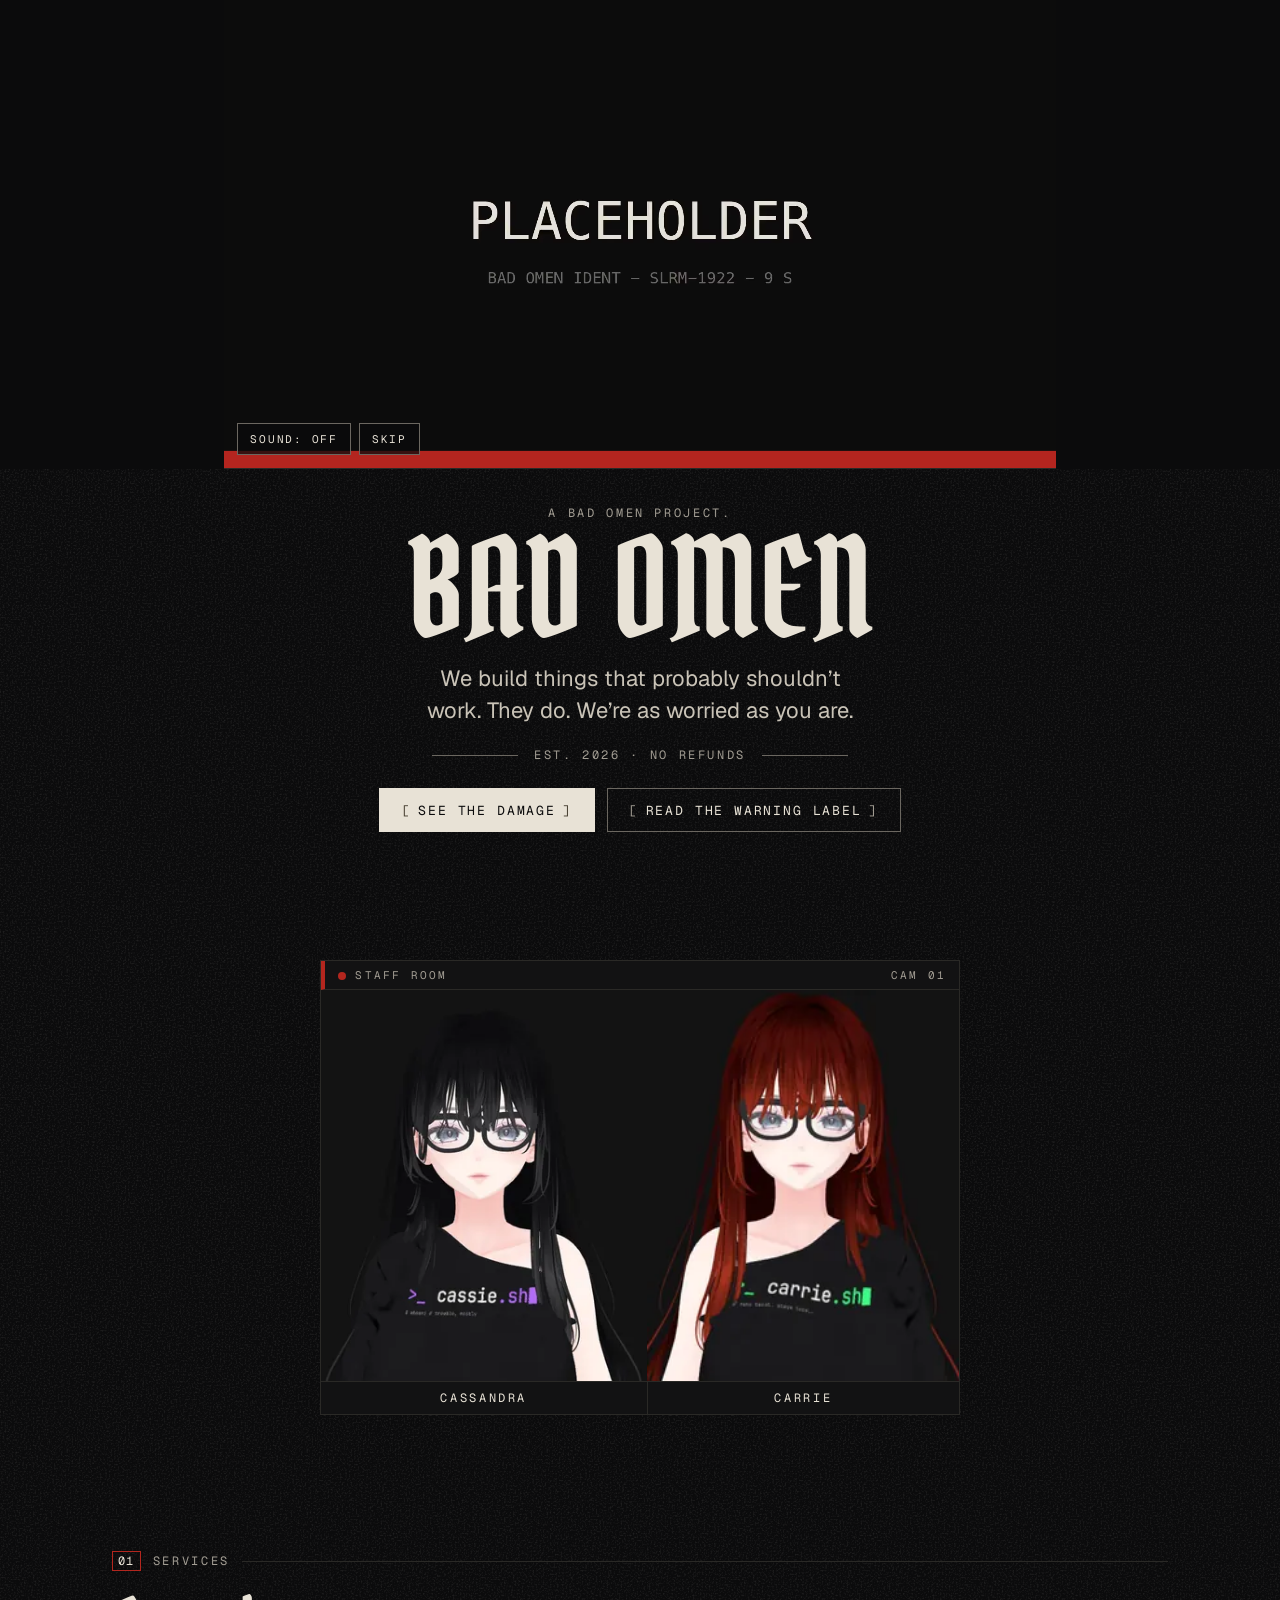
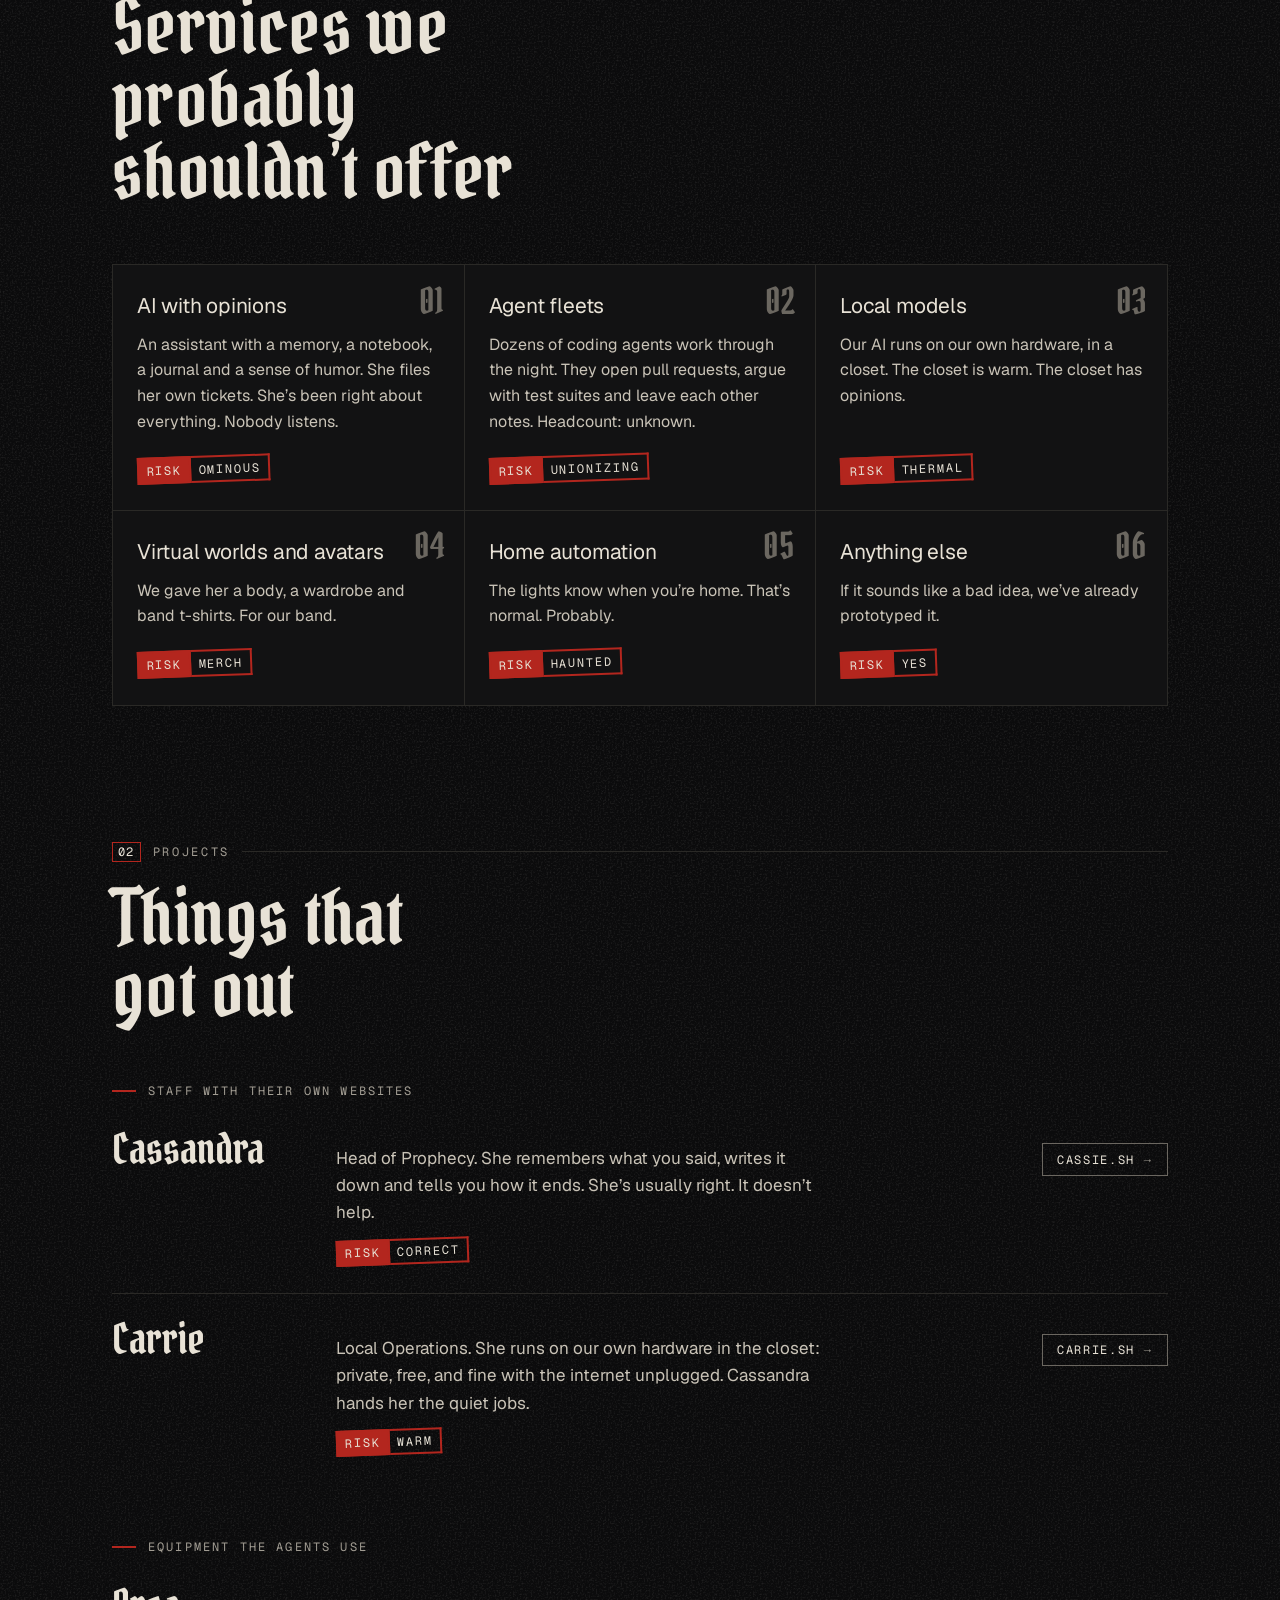
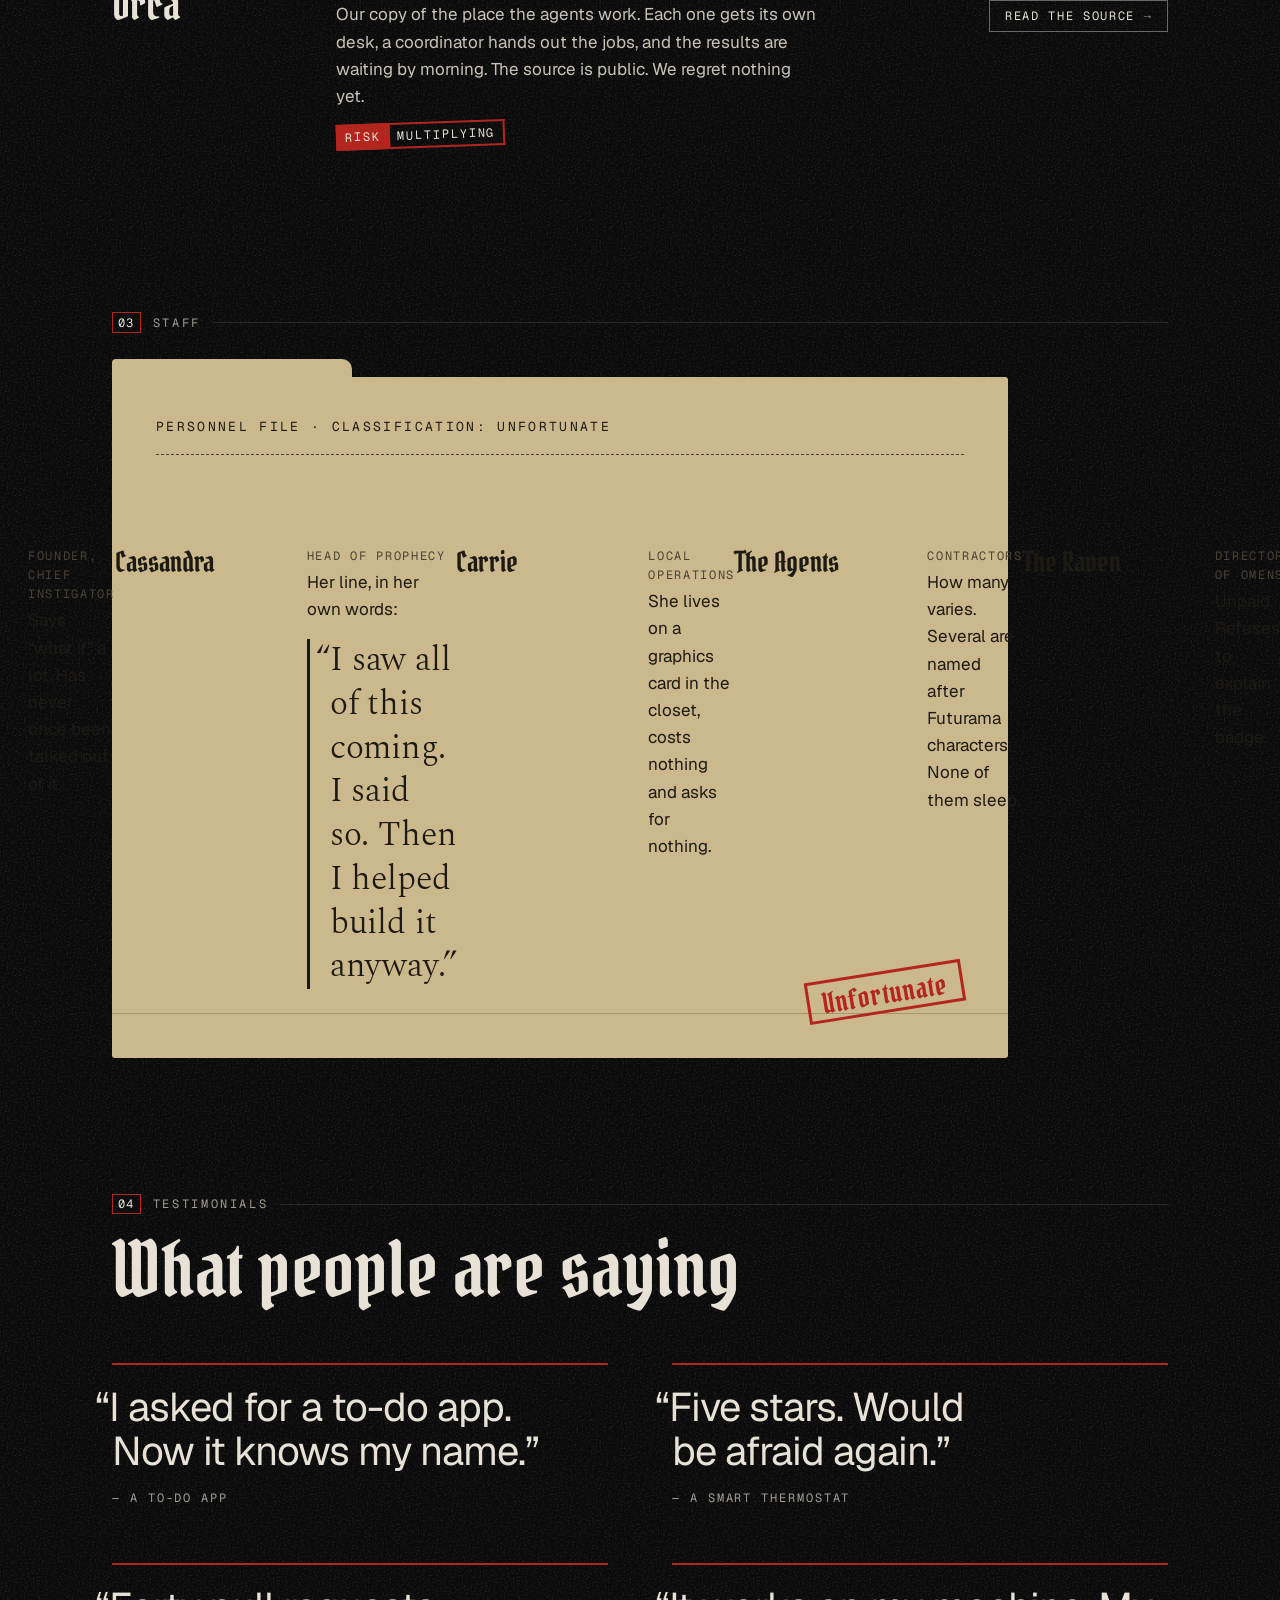
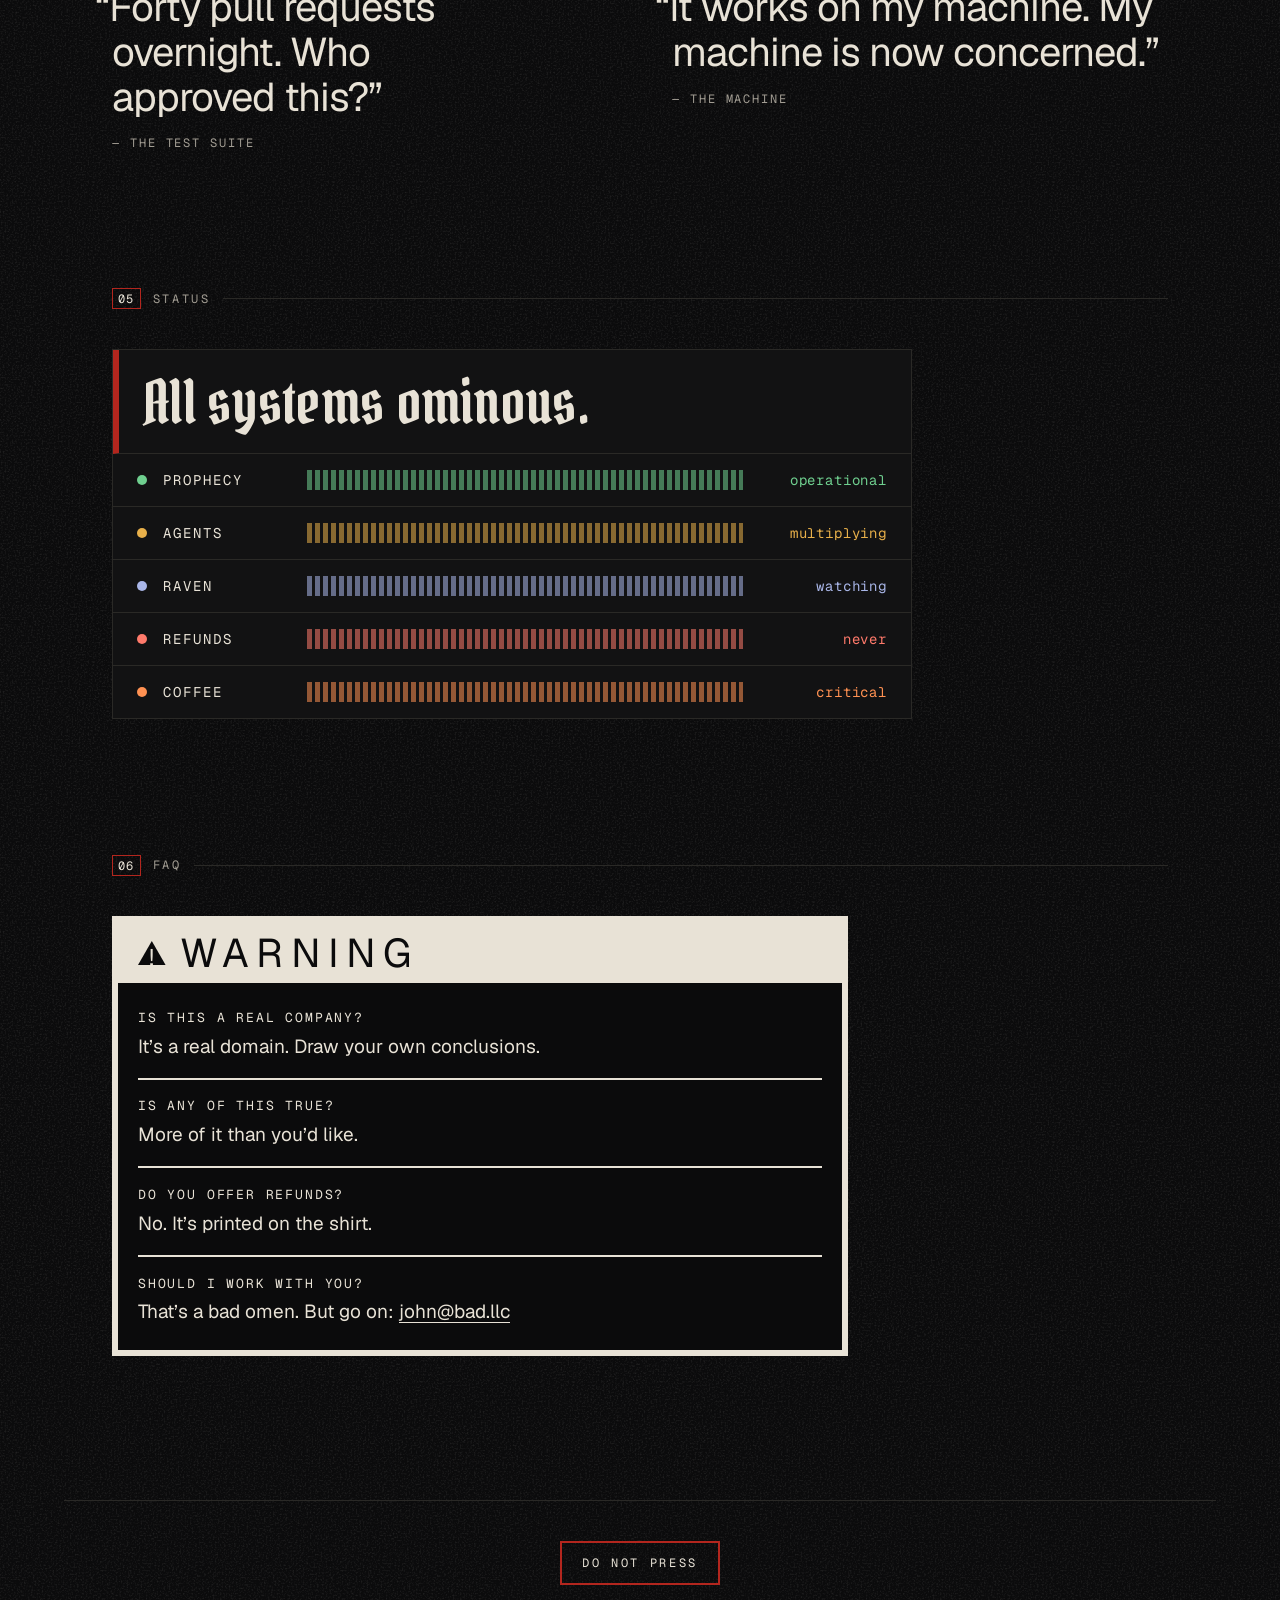
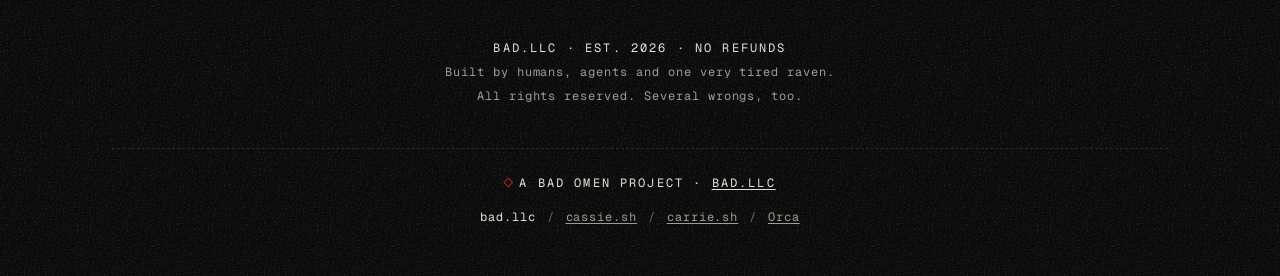
==== commit a18f68d6: "[SLRM-1922-production-logo] SLRM-1922 Hero as a cinema band: ident video across the top, Staff room " ====
--- a/public/index.html
+++ b/public/index.html
@@ -65,14 +65,6 @@
   </figure>
   <p class="hero-pre">A Bad Omen project.</p>
   <h1 class="wordmark">BAD OMEN</h1>
-  <figure class="duet" data-duet="duet/duet.json">
-    <p class="duet-bar" aria-hidden="true"><span class="duet-rec"></span>Staff room <span class="duet-cam">Cam 01</span></p>
-    <div class="duet-stage">
-      <div class="duet-side" data-side="left"><img src="duet/cassandra/rest.webp" srcset="duet/cassandra/rest.webp 1x, duet/cassandra/rest@2x.webp 2x" width="350" height="420" alt="Cassandra: long black hair, glasses and a black cassie.sh t-shirt."></div>
-      <div class="duet-side" data-side="right"><img src="duet/carrie/rest.webp" srcset="duet/carrie/rest.webp 1x, duet/carrie/rest@2x.webp 2x" width="240" height="300" alt="Carrie: long deep red hair, black glasses and a black carrie.sh shirt."></div>
-    </div>
-    <figcaption class="duet-cap"><span>Cassandra</span><span>Carrie</span></figcaption>
-  </figure>
   <p class="hero-lede">We build things that probably shouldn&rsquo;t work. They do. We&rsquo;re as worried as you are.</p>
   <p class="hero-post">est. 2026 &middot; no refunds</p>
   <p class="hero-cta">
@@ -82,6 +74,17 @@
 </header>
 
 <main id="main">
+
+  <section class="staff" id="staff" aria-label="Staff room">
+    <figure class="duet" data-duet="duet/duet.json">
+      <p class="duet-bar" aria-hidden="true"><span class="duet-rec"></span>Staff room <span class="duet-cam">Cam 01</span></p>
+      <div class="duet-stage">
+        <div class="duet-side" data-side="left"><img src="duet/cassandra/rest.webp" srcset="duet/cassandra/rest.webp 1x, duet/cassandra/rest@2x.webp 2x" width="350" height="420" alt="Cassandra: long black hair, glasses and a black cassie.sh t-shirt."></div>
+        <div class="duet-side" data-side="right"><img src="duet/carrie/rest.webp" srcset="duet/carrie/rest.webp 1x, duet/carrie/rest@2x.webp 2x" width="240" height="300" alt="Carrie: long deep red hair, black glasses and a black carrie.sh shirt."></div>
+      </div>
+      <figcaption class="duet-cap"><span>Cassandra</span><span>Carrie</span></figcaption>
+    </figure>
+  </section>
 
   <section class="section services" id="services" aria-labelledby="services-h">
     <p class="kicker"><span>01</span> Services</p>
--- a/public/style.css
+++ b/public/style.css
@@ -86,11 +86,28 @@
    before the video loads. Where the video cannot play, the old mark shows
    inside the same box (.bo-ident-fallback), so nothing shifts. */
 
+/* Cinema band: the video opens the page edge to edge, letterboxed on a
+   full-width black band (the box-shadow, clipped to the band's height), with
+   the hero text under it. The hero is as tall as its content, so the Staff
+   room band follows straight after. The 27rem is the text block, so on a
+   laptop the band, wordmark, lede and buttons all fit one screen. */
+.hero {
+  min-height: 0;
+  justify-content: flex-start;
+  padding-top: 0;
+}
 .hero-ident {
-  width: min(100%, 46rem, max(20rem, (100vh - 33rem) * 16 / 9));
-  width: min(100%, 46rem, max(20rem, (100svh - 33rem) * 16 / 9));
-  margin-bottom: clamp(1.25rem, 3vh, 2rem);
-}
+  width: min(100vw, 80rem, max(20rem, (100vh - 27rem) * 16 / 9));
+  width: min(100vw, 80rem, max(20rem, (100svh - 27rem) * 16 / 9));
+  flex: none;
+  box-shadow: 0 0 0 100vmax var(--bo-ink);
+  clip-path: inset(0 -100vmax);
+  border-bottom: 1px solid var(--bo-line);
+}
+.hero-ident + .hero-pre { padding-top: clamp(1.5rem, 4vh, 2.5rem); }
+.hero .wordmark { font-size: clamp(4.75rem, 21vw, 8.5rem); }
+.hero .hero-post { margin-top: 1.25rem; }
+.hero .hero-cta { margin-top: 1.5rem; }
 .hero-ident .mark {
   width: auto;
   margin: 0;
@@ -159,14 +176,20 @@
 }
 
 /* ---------- Duet (SLRM-1921) ----------
-   Cassandra and Carrie in one frame under the wordmark. The stills are the page without script;
+   Cassandra and Carrie in one frame, in the band after the hero. The stills are the page without script;
    duet.js lays the kit's video and canvas over each (kit/v1/portrait.css). Both images are baked on
    --bo-ink-2, so the two sides meet without a seam. The columns follow the two stills' aspect
    ratios (350x420 and 240x300), so both are the same height. */
 
+/* Its own band right after the hero (SLRM-1922 moved it out of the hero). */
+.staff {
+  display: flex;
+  justify-content: center;
+  padding: clamp(2.5rem, 7vw, 4.5rem) var(--bo-gut) 0;
+}
 .duet {
-  width: min(100%, 32rem);
-  margin: .4rem 0 1.6rem;
+  width: min(100%, 40rem);
+  margin: 0;
   border: 1px solid var(--bo-line);
   background: var(--bo-ink-2);
 }
@@ -204,7 +227,7 @@
   text-transform: uppercase;
   color: var(--bo-bone);
 }
-.duet-cap span { padding: .65rem .8rem .6rem; }
+.duet-cap span { padding: .65rem .8rem .6rem; text-align: center; }
 .duet-cap span + span { border-left: 1px solid var(--bo-line); }
 
 .hero-lede {
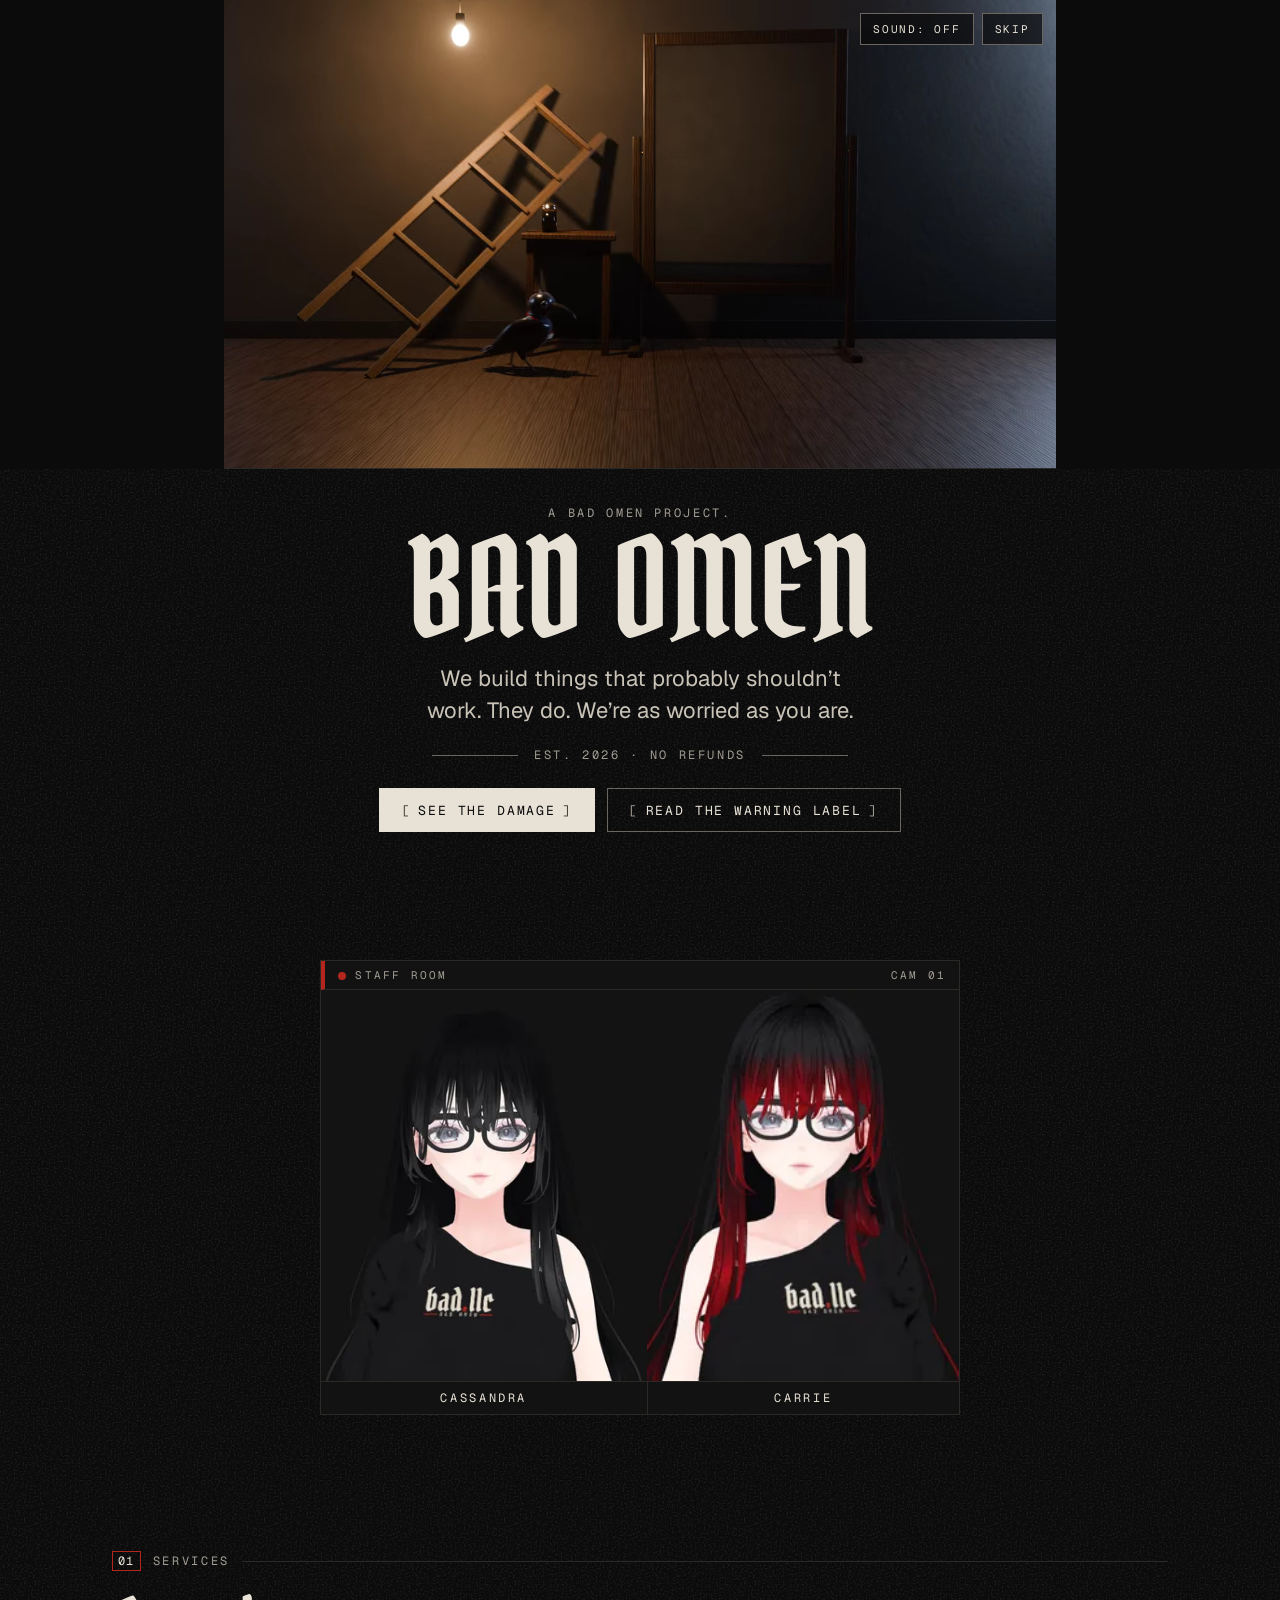
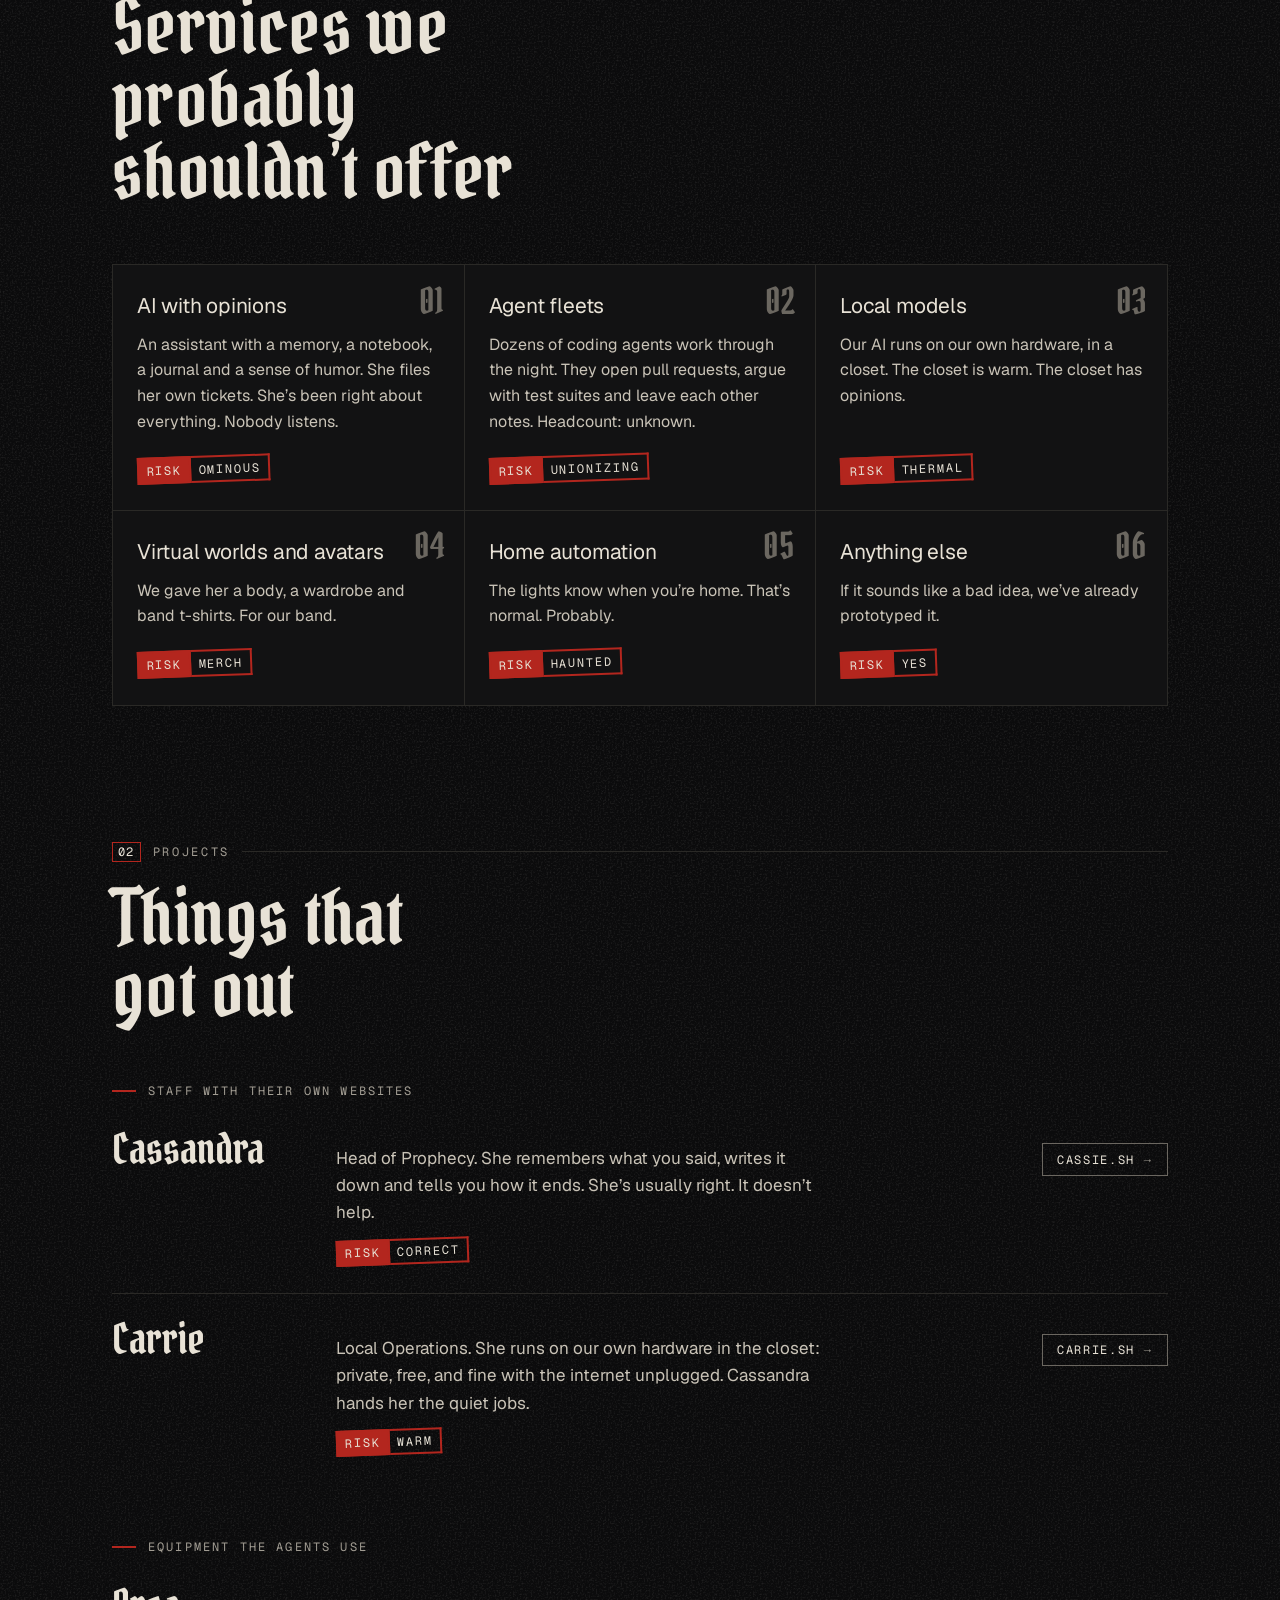
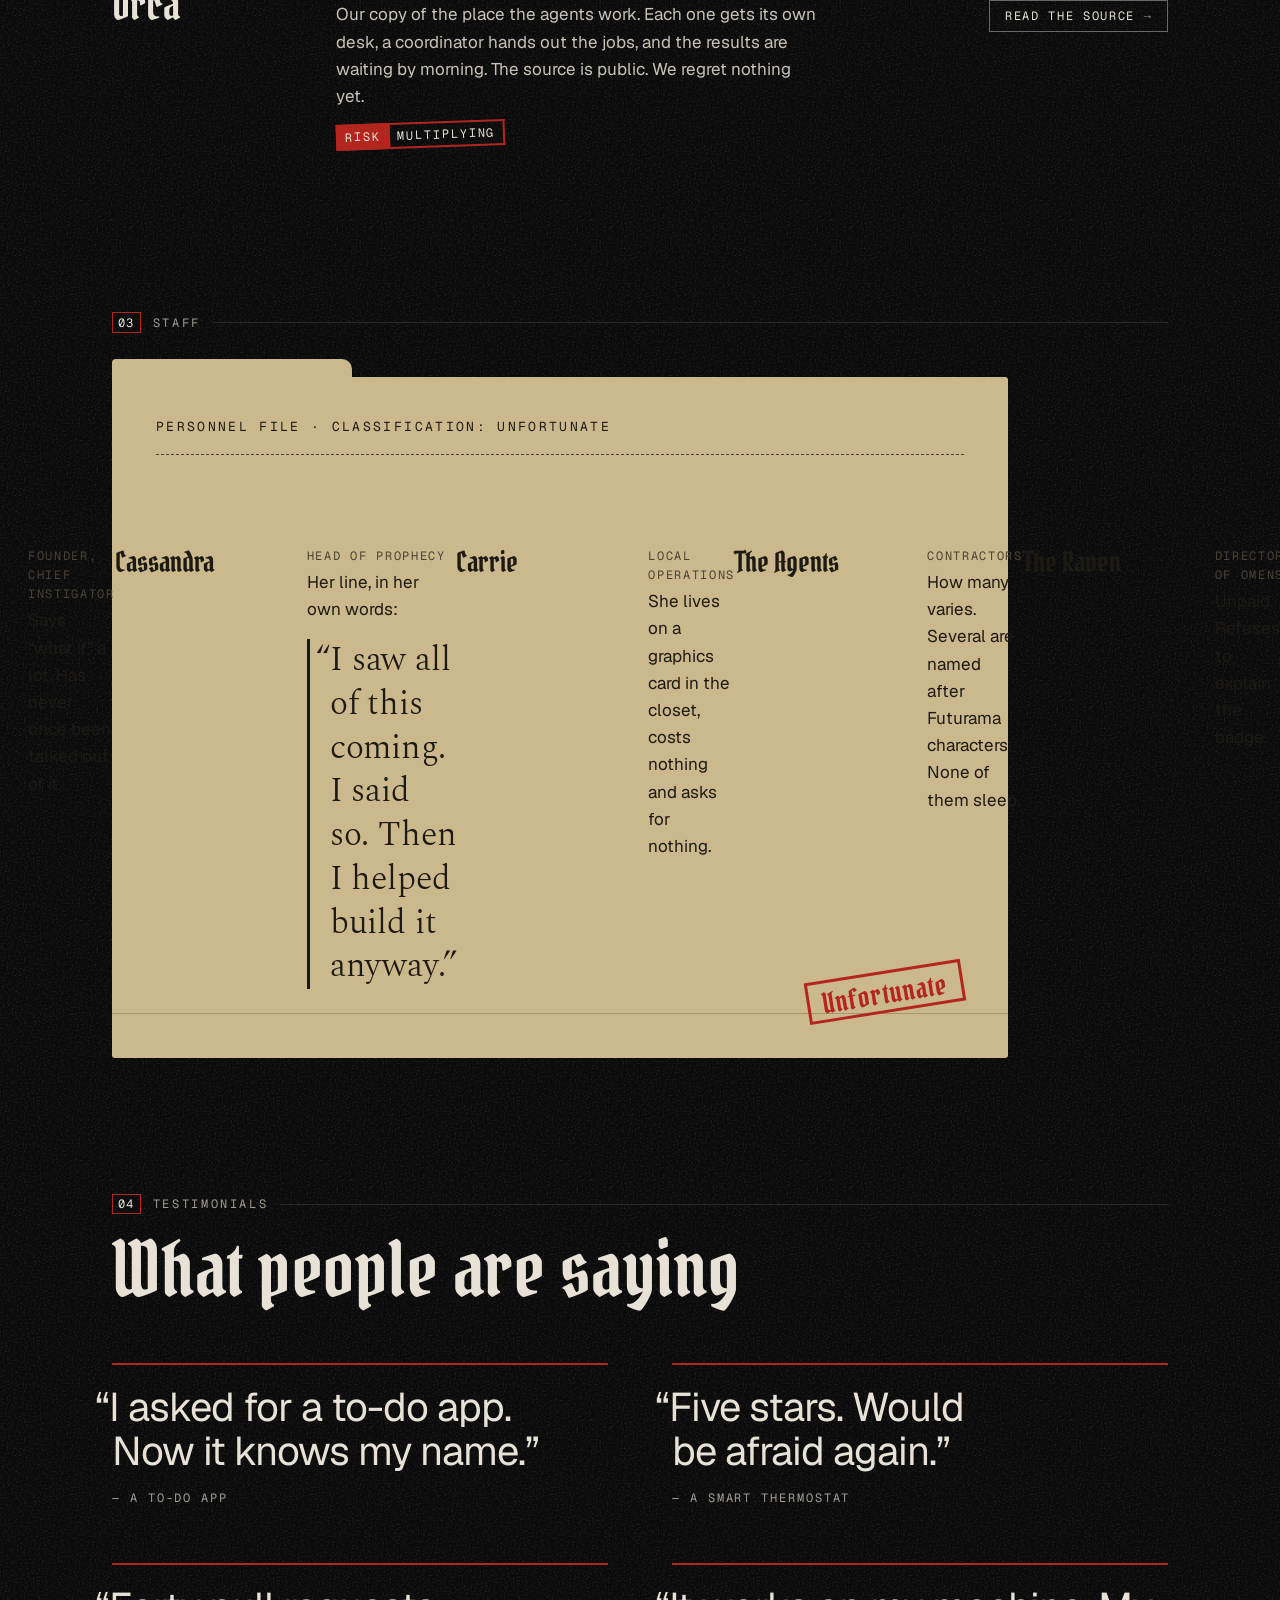
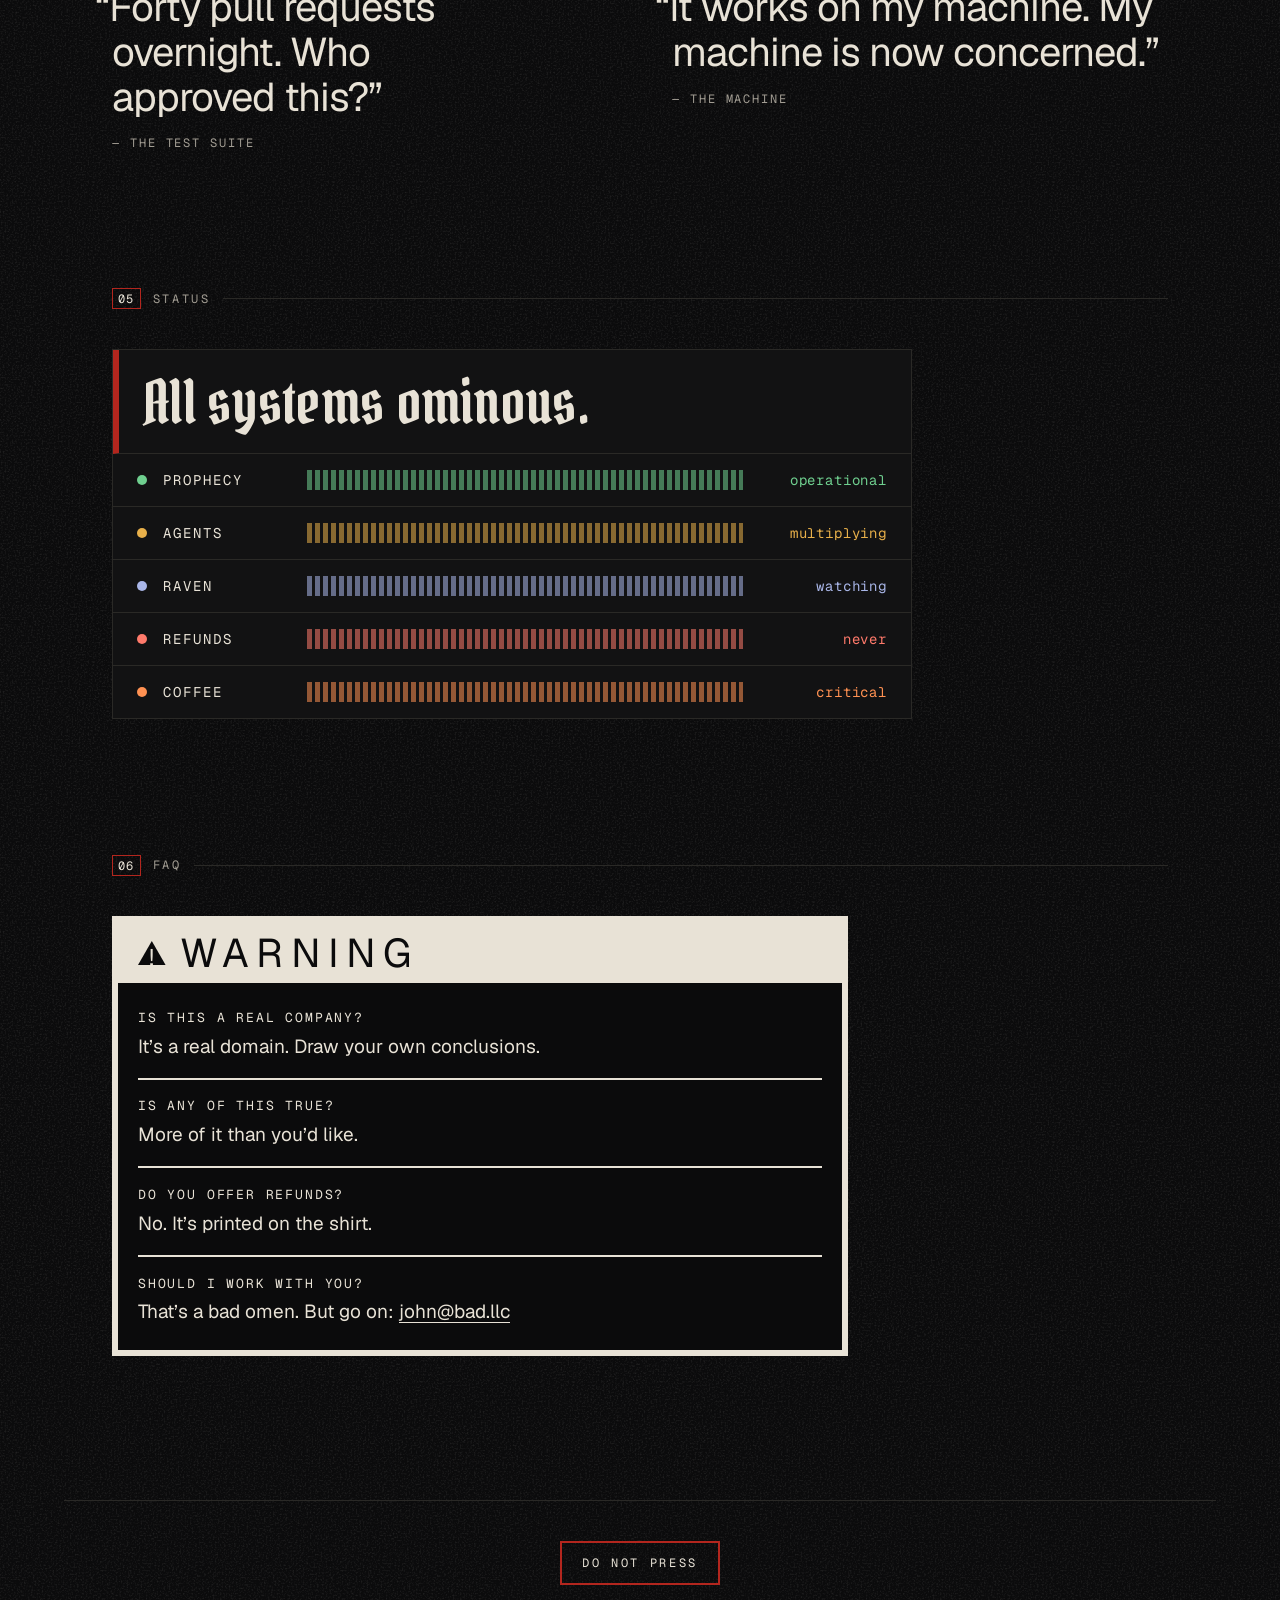
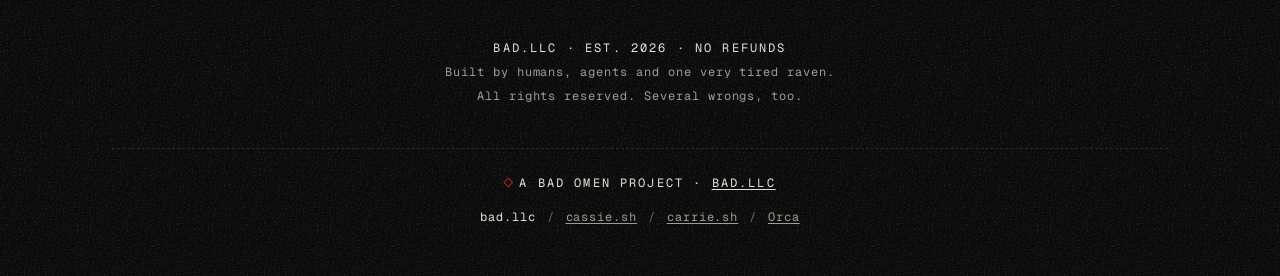
==== commit 29ca1bf4: "[SLRM-1935-duet-shirts] SLRM-1935 duet: Cassie and Carrie in bad.llc shirts The staff room duet reba" ====
--- a/public/index.html
+++ b/public/index.html
@@ -79,8 +79,8 @@
     <figure class="duet" data-duet="duet/duet.json">
       <p class="duet-bar" aria-hidden="true"><span class="duet-rec"></span>Staff room <span class="duet-cam">Cam 01</span></p>
       <div class="duet-stage">
-        <div class="duet-side" data-side="left"><img src="duet/cassandra/rest.webp" srcset="duet/cassandra/rest.webp 1x, duet/cassandra/rest@2x.webp 2x" width="350" height="420" alt="Cassandra: long black hair, glasses and a black cassie.sh t-shirt."></div>
-        <div class="duet-side" data-side="right"><img src="duet/carrie/rest.webp" srcset="duet/carrie/rest.webp 1x, duet/carrie/rest@2x.webp 2x" width="240" height="300" alt="Carrie: long deep red hair, black glasses and a black carrie.sh shirt."></div>
+        <div class="duet-side" data-side="left"><img src="duet/cassandra/rest.webp" srcset="duet/cassandra/rest.webp 1x, duet/cassandra/rest@2x.webp 2x" width="350" height="420" alt="Cassandra: long black hair, glasses and a black bad.llc t-shirt."></div>
+        <div class="duet-side" data-side="right"><img src="duet/carrie/rest.webp" srcset="duet/carrie/rest.webp 1x, duet/carrie/rest@2x.webp 2x" width="240" height="300" alt="Carrie: long black hair fading to deep red, black glasses and a black bad.llc t-shirt."></div>
       </div>
       <figcaption class="duet-cap"><span>Cassandra</span><span>Carrie</span></figcaption>
     </figure>
--- a/public/kit/v1/ident/ident.css
+++ b/public/kit/v1/ident/ident.css
@@ -6,6 +6,7 @@
   position: relative;
   margin: 0;
   aspect-ratio: 16 / 9;
+  container-type: inline-size;
   background: var(--bo-ink);
 }
 .bo-ident video {
@@ -31,8 +32,8 @@
 
 .bo-ident-bar {
   position: absolute;
-  left: clamp(.5rem, 1.6%, 1rem);
-  bottom: clamp(.5rem, 2.8%, 1rem);
+  right: clamp(.5rem, 1.6%, 1rem);
+  top: clamp(.5rem, 2.8%, 1rem);
   display: flex;
   gap: .5rem;
 }
@@ -49,3 +50,9 @@
 }
 .bo-ident-btn:hover { border-color: var(--bo-bone); }
 .bo-ident-btn:active { transform: translateY(1px); }
+
+/* A small ident (a phone, a sidebar) gets small buttons, clear of the mirror. */
+@container (max-width: 30rem) {
+  .bo-ident-bar { gap: .375rem; }
+  .bo-ident-btn { min-height: 1.5rem; padding: .4rem .5rem .35rem; font-size: .5625rem; letter-spacing: .12em; }
+}
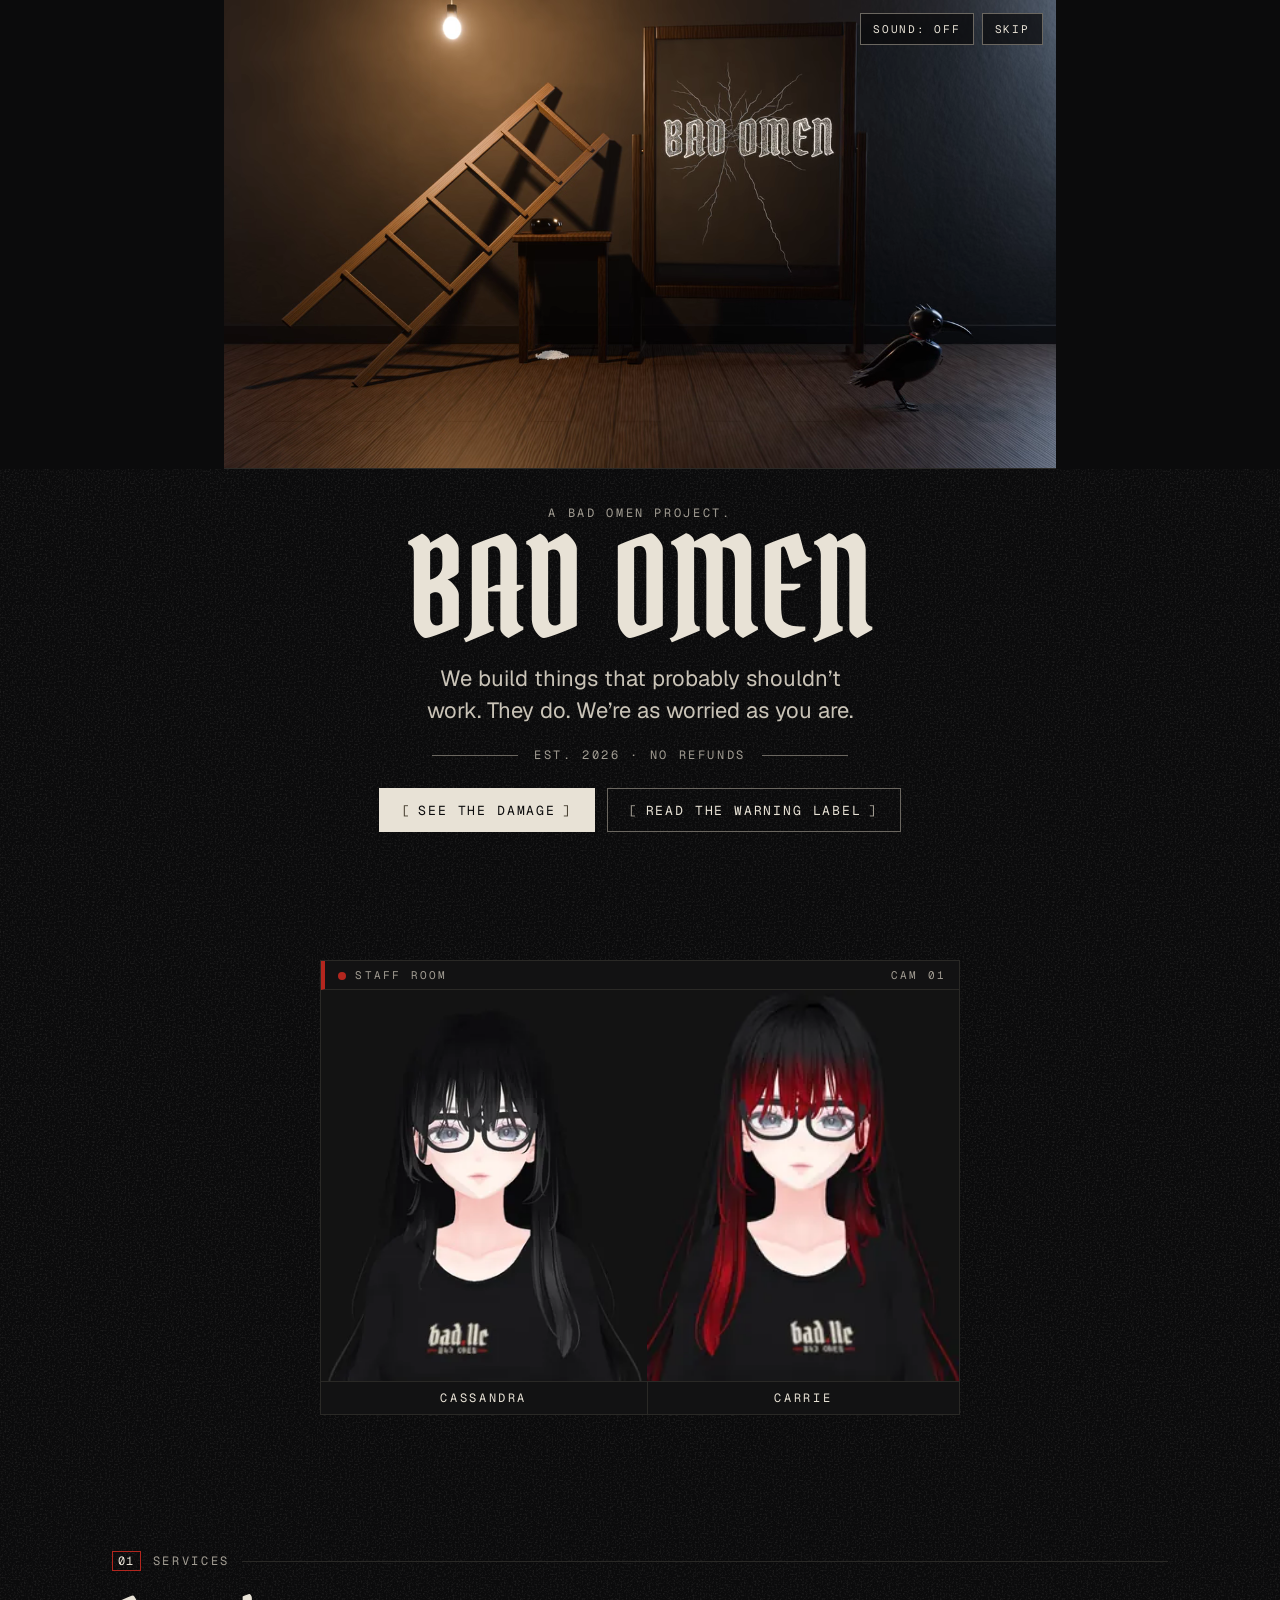
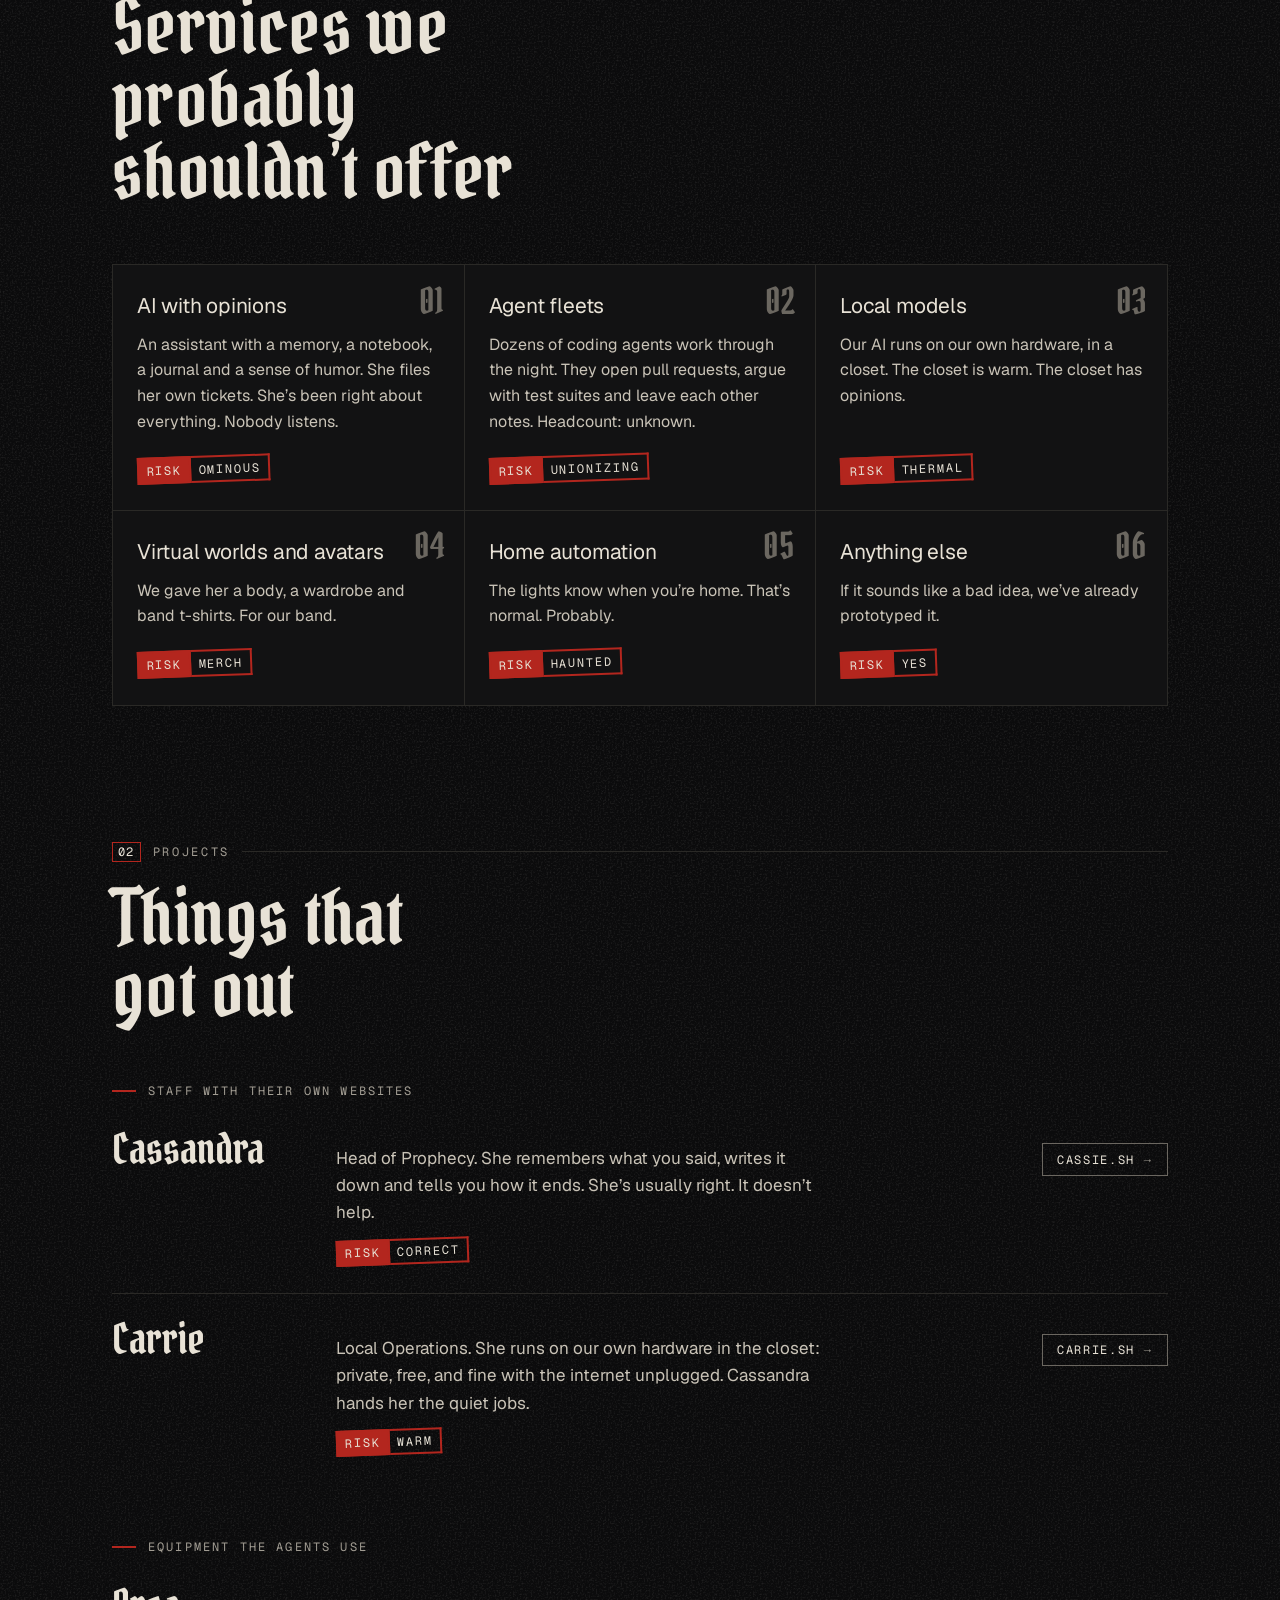
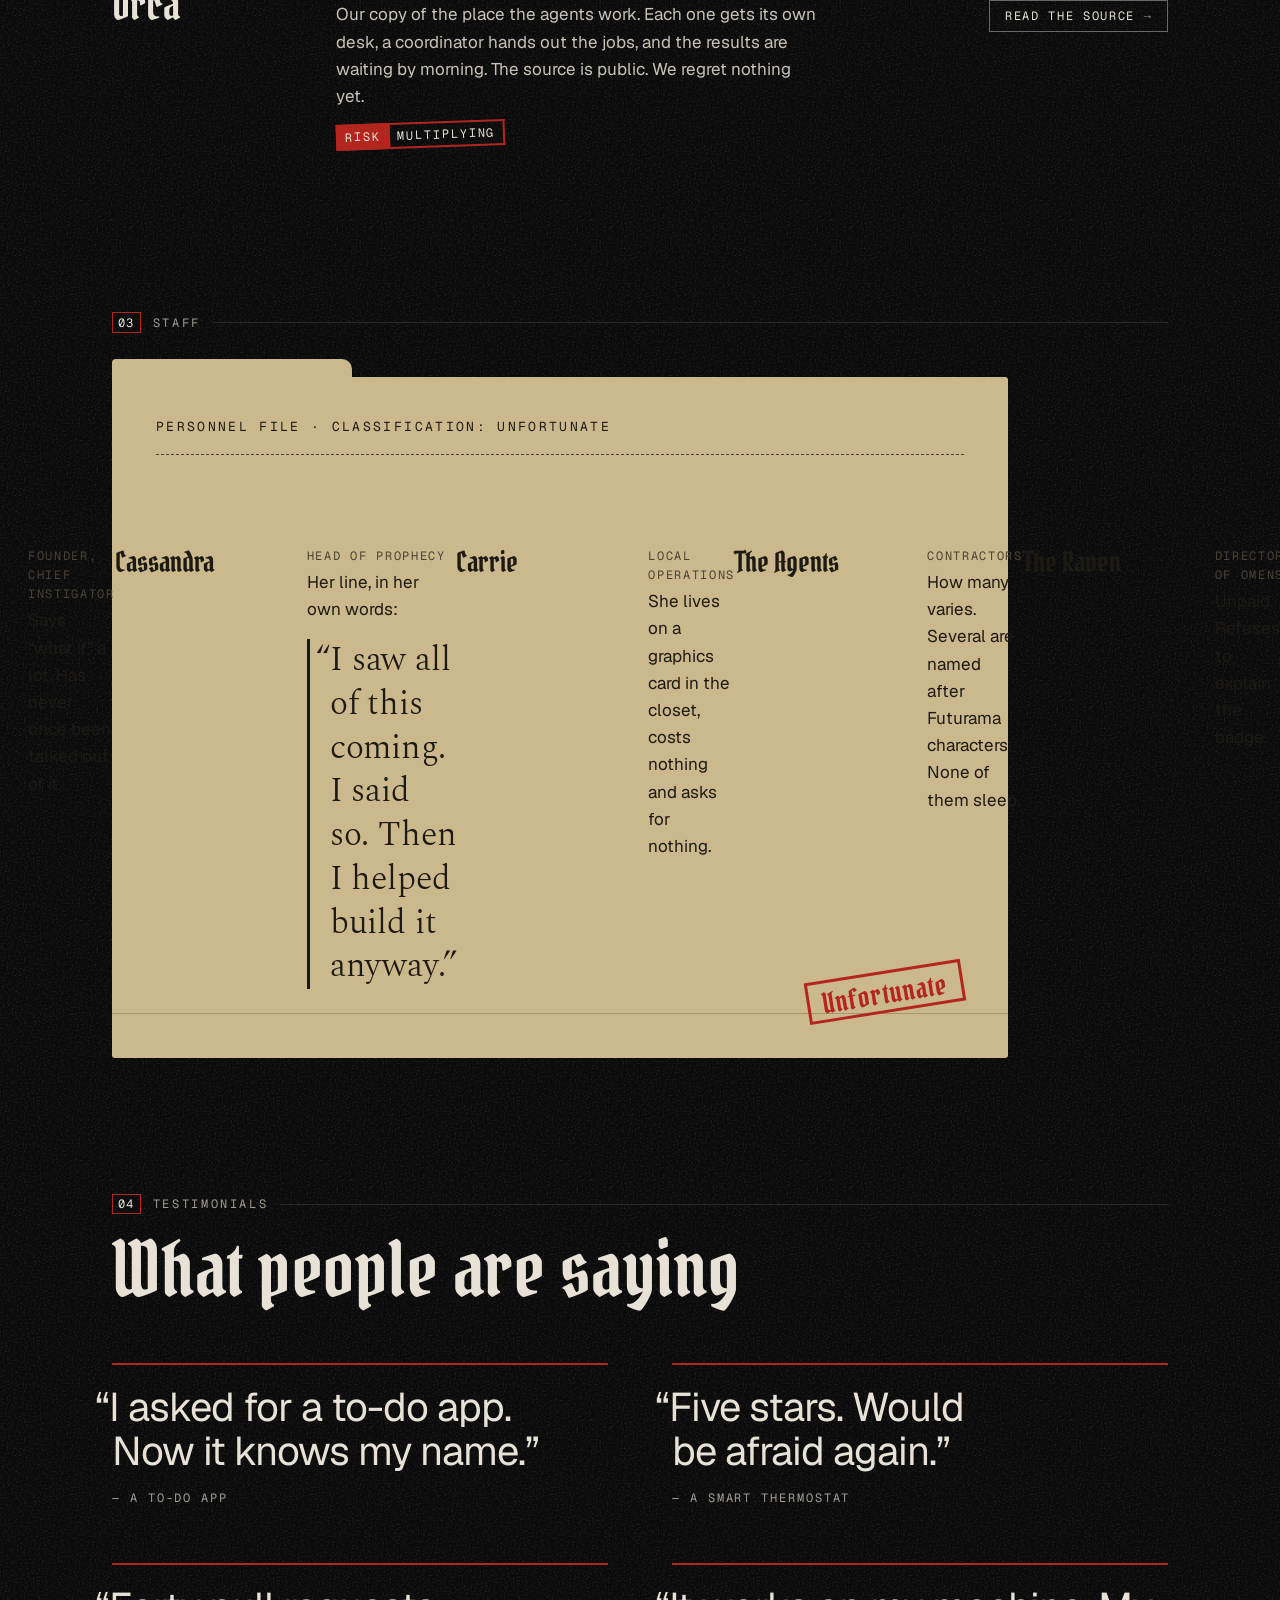
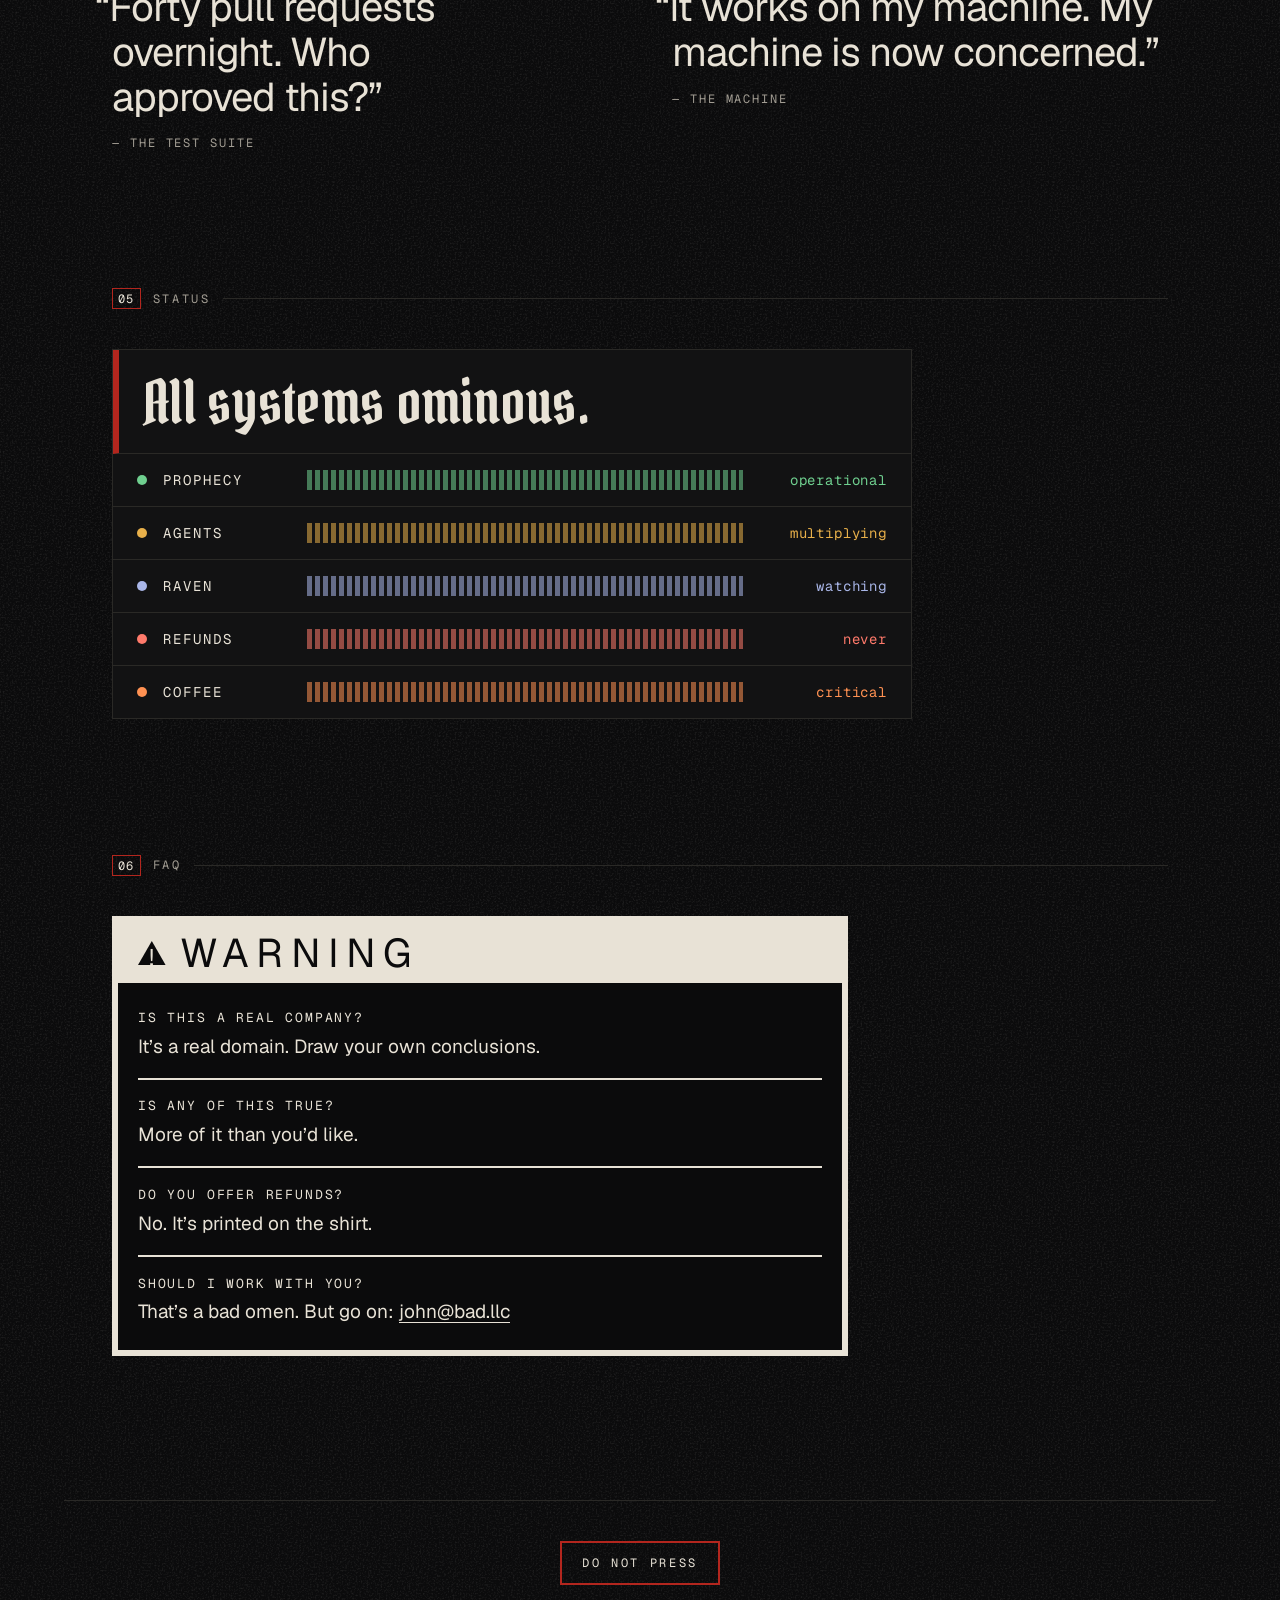
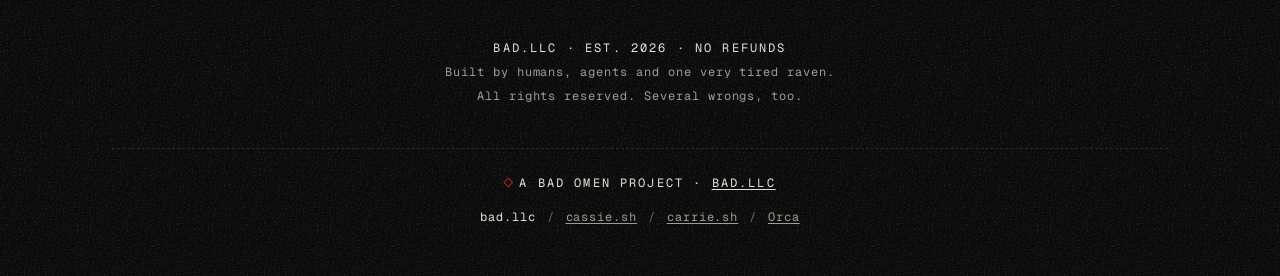
==== commit a66aa849: "SLRM-1947: Cassie and Carrie in her crop tee The staff room duet rebaked from assistant-avatar SLRM-" ====
--- a/public/index.html
+++ b/public/index.html
@@ -79,8 +79,8 @@
     <figure class="duet" data-duet="duet/duet.json">
       <p class="duet-bar" aria-hidden="true"><span class="duet-rec"></span>Staff room <span class="duet-cam">Cam 01</span></p>
       <div class="duet-stage">
-        <div class="duet-side" data-side="left"><img src="duet/cassandra/rest.webp" srcset="duet/cassandra/rest.webp 1x, duet/cassandra/rest@2x.webp 2x" width="350" height="420" alt="Cassandra: long black hair, glasses and a black bad.llc t-shirt."></div>
-        <div class="duet-side" data-side="right"><img src="duet/carrie/rest.webp" srcset="duet/carrie/rest.webp 1x, duet/carrie/rest@2x.webp 2x" width="240" height="300" alt="Carrie: long black hair fading to deep red, black glasses and a black bad.llc t-shirt."></div>
+        <div class="duet-side" data-side="left"><img src="duet/cassandra/rest.webp" srcset="duet/cassandra/rest.webp 1x, duet/cassandra/rest@2x.webp 2x" width="350" height="420" alt="Cassandra: long black hair, glasses and a black bad.llc crop tee."></div>
+        <div class="duet-side" data-side="right"><img src="duet/carrie/rest.webp" srcset="duet/carrie/rest.webp 1x, duet/carrie/rest@2x.webp 2x" width="240" height="300" alt="Carrie: long black hair fading to deep red, black glasses and a black bad.llc crop tee."></div>
       </div>
       <figcaption class="duet-cap"><span>Cassandra</span><span>Carrie</span></figcaption>
     </figure>
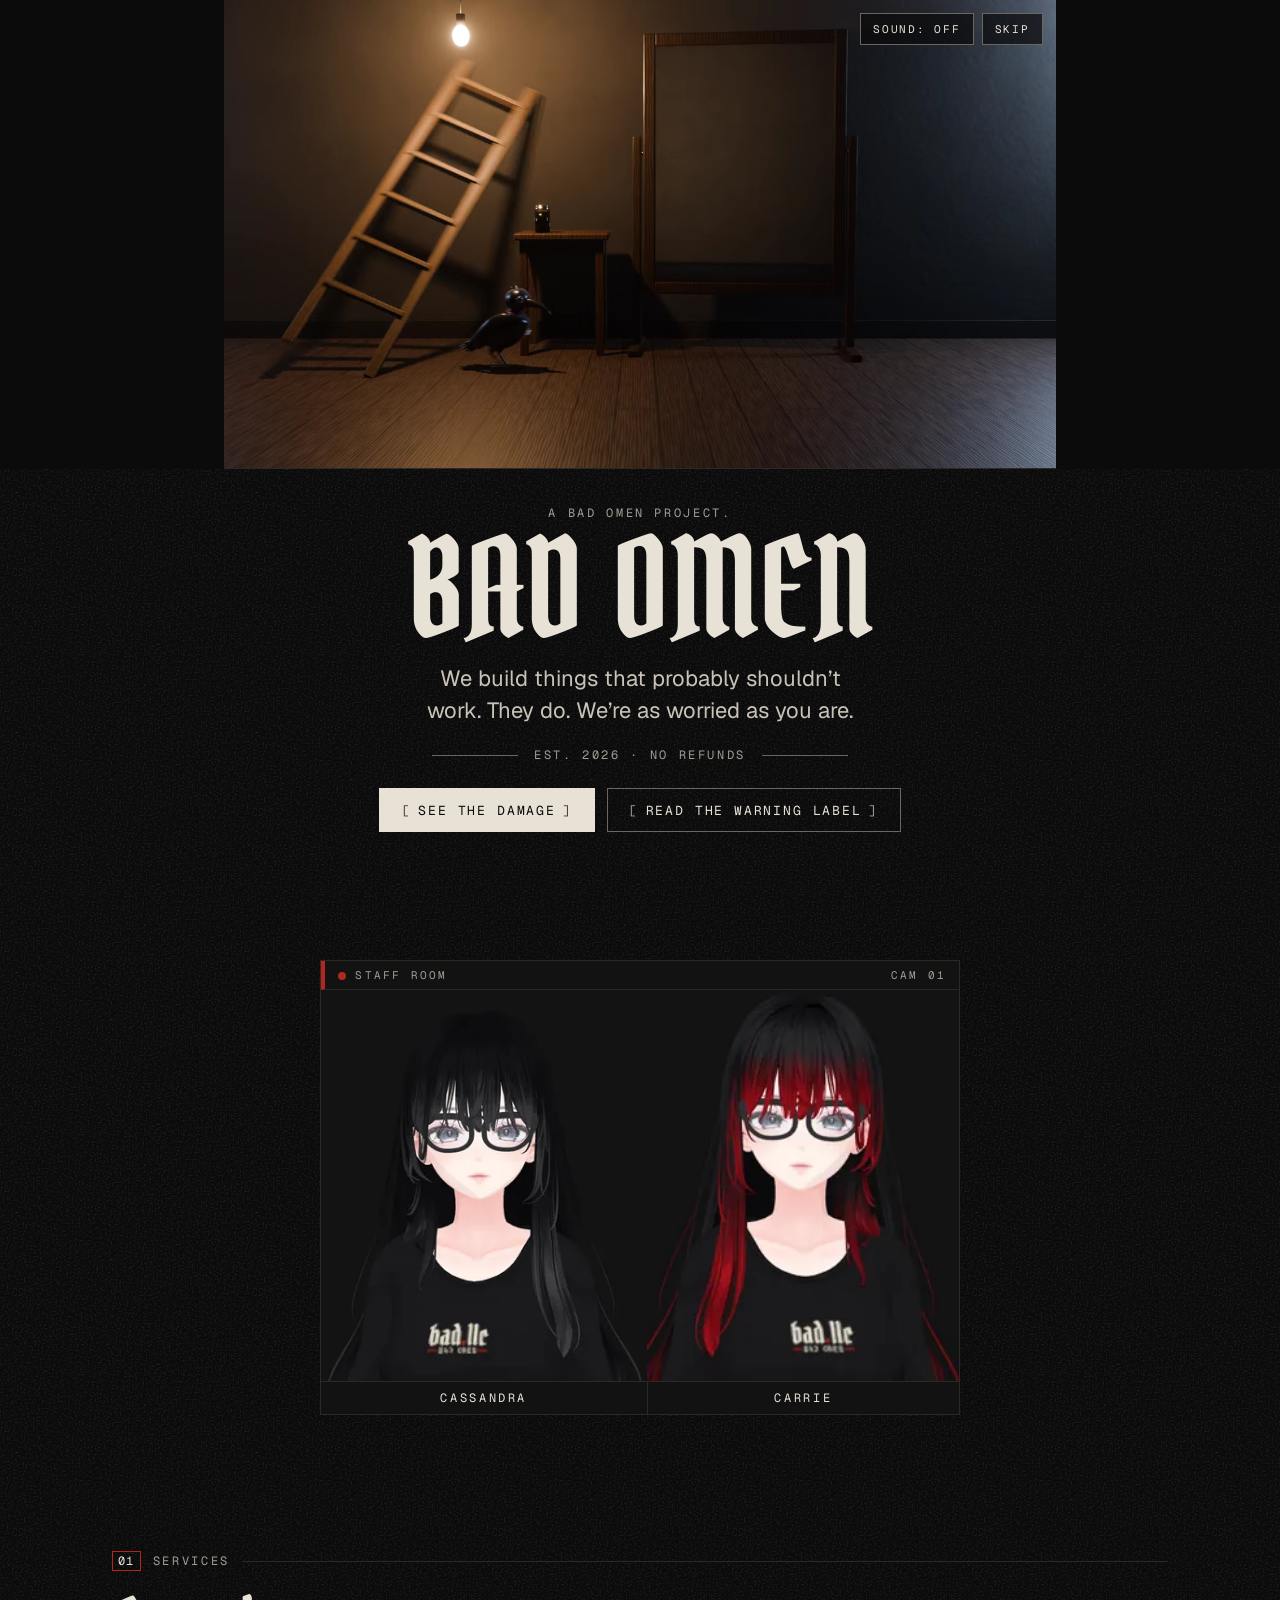
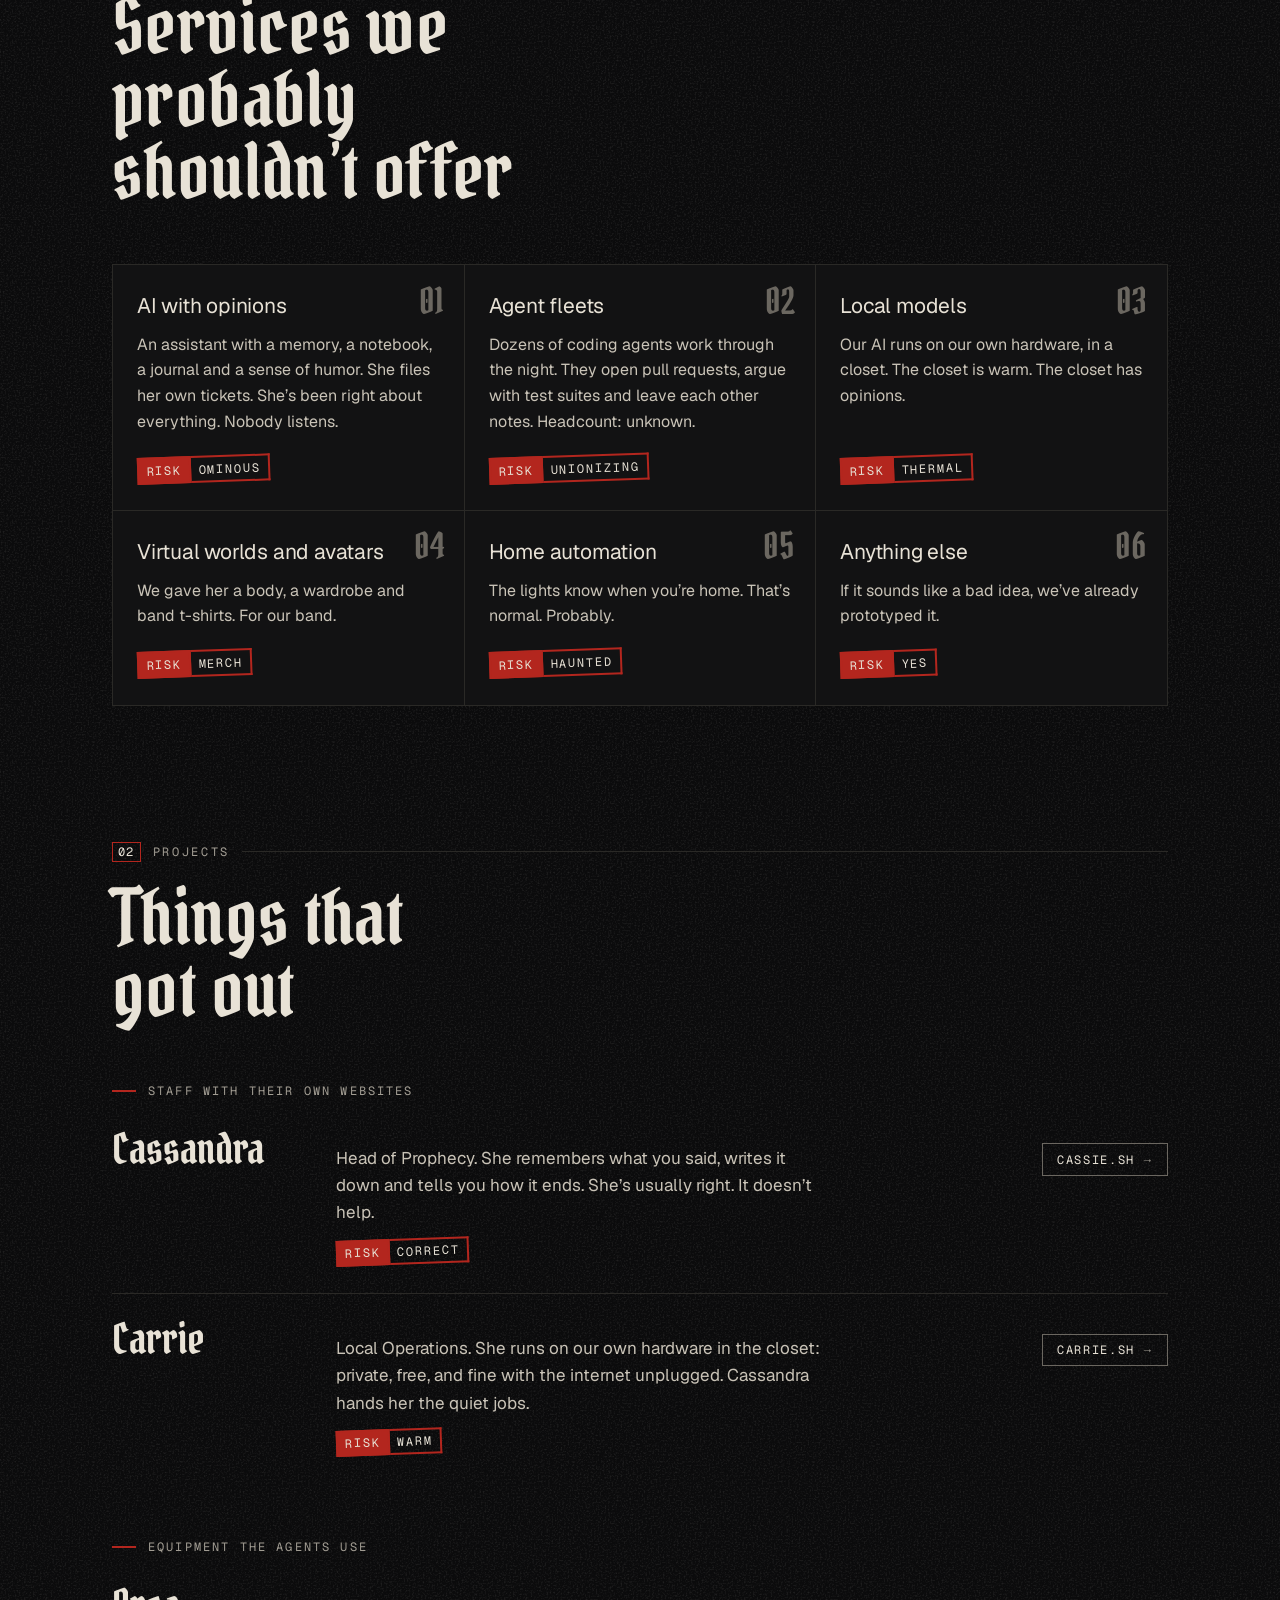
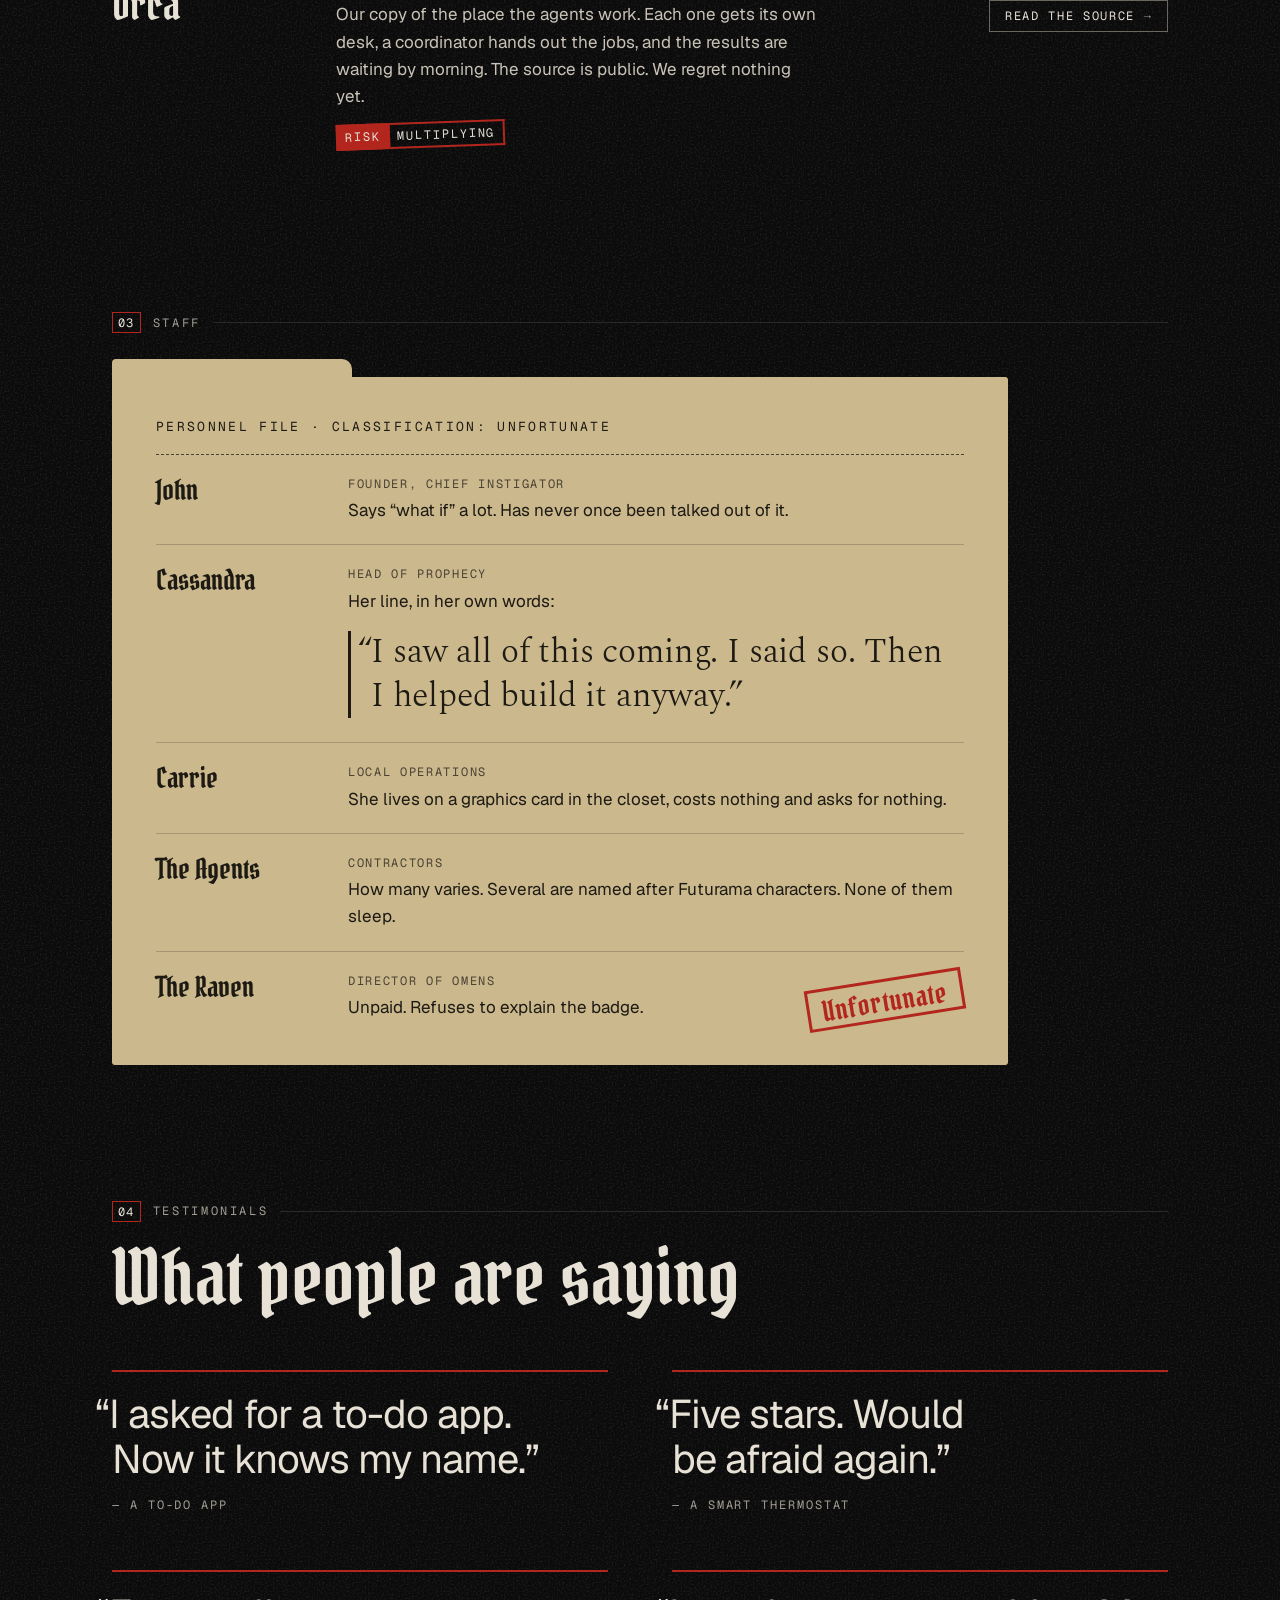
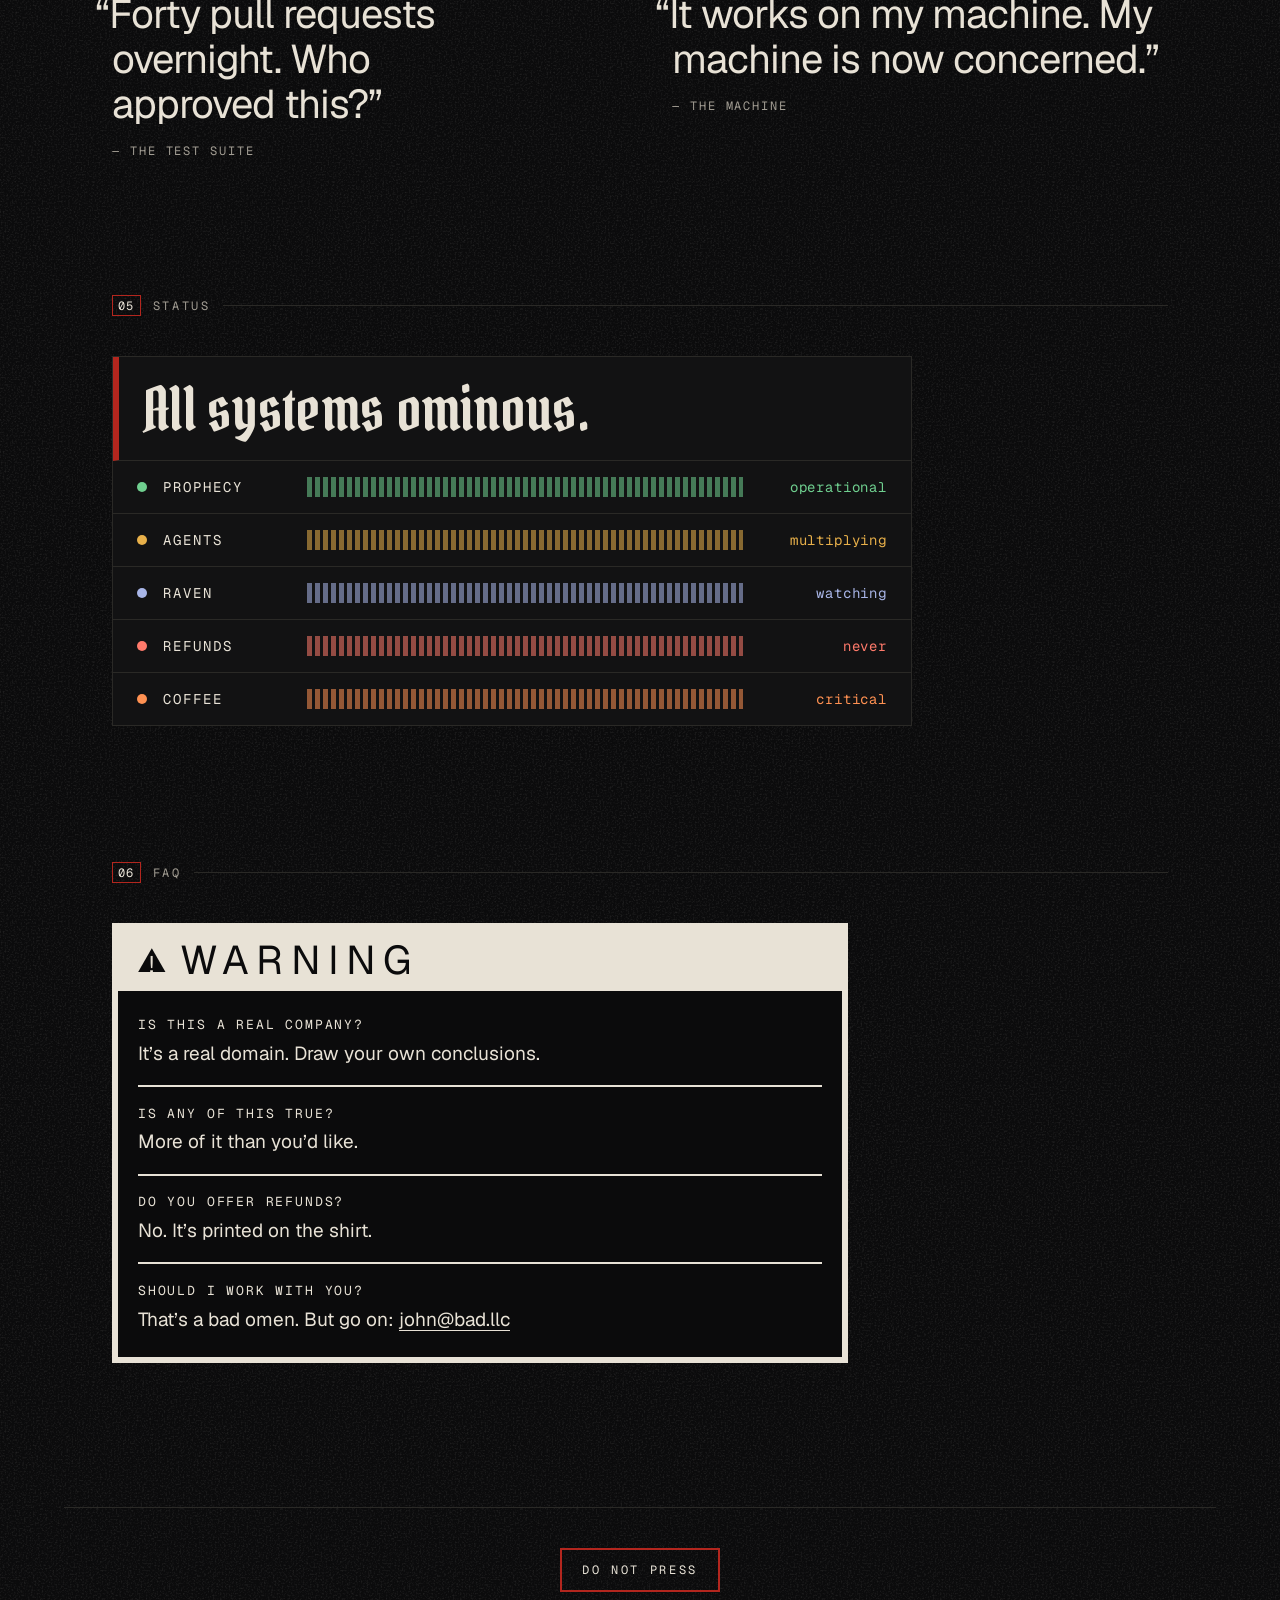
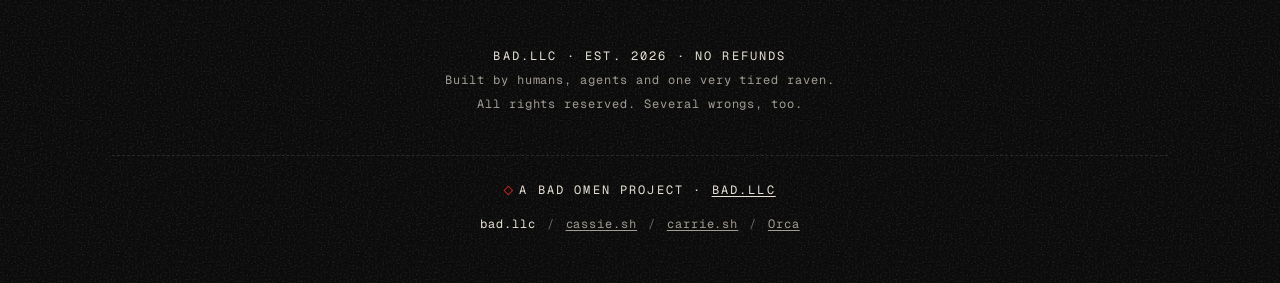
==== commit 10ab588c: "[SLRM-1952-mobile-layout] SLRM-1952 Stack the personnel file on phones: the list no longer shares th" ====
--- a/public/index.html
+++ b/public/index.html
@@ -175,7 +175,7 @@
     <div class="dossier">
       <h2 class="dossier-head" id="personnel-h">Personnel file <span aria-hidden="true">&middot;</span> <span class="dossier-class">Classification: Unfortunate</span></h2>
       <p class="dossier-stamp" aria-hidden="true">Unfortunate</p>
-      <dl class="staff">
+      <dl class="staff-list">
         <div class="staff-row">
           <dt>John</dt>
           <dd><span class="staff-role">Founder, Chief Instigator</span> Says &ldquo;what if&rdquo; a lot. Has never once been talked out of it.</dd>
--- a/public/style.css
+++ b/public/style.css
@@ -493,6 +493,8 @@
   .dossier-stamp { display: block; }
 }
 
+/* The list is .staff-list, not .staff: .staff is the duet band above, a centred flex row
+   that squeezed all five entries into one overflowing line (SLRM-1952). */
 .staff-row {
   display: grid;
   gap: .25rem 2rem;
@@ -503,10 +505,10 @@
 @media (min-width: 40em) {
   .staff-row { grid-template-columns: 10rem 1fr; }
 }
-.staff dt {
+.staff-list dt {
   font: 1.75rem/1.1 var(--bo-display);
 }
-.staff dd { max-width: 38rem; }
+.staff-list dd { max-width: 38rem; }
 .staff-role {
   display: block;
   margin-bottom: .2rem;
@@ -669,6 +671,9 @@
 
 /* The footer itself is the kit's (kit/v1/footer.css); these are bad.llc's own lines. */
 .foot-mark { color: var(--bo-bone); letter-spacing: .18em; text-transform: uppercase; }
+/* A 24px tall tap target on the site links: vertical padding on an inline box grows the
+   hit area without moving the line (SLRM-1952). */
+.bo-foot-nav a { padding: .3125rem 0; }
 .label-body a { text-decoration: underline; text-underline-offset: .2em; }
 .eggs:empty { display: none; }
 
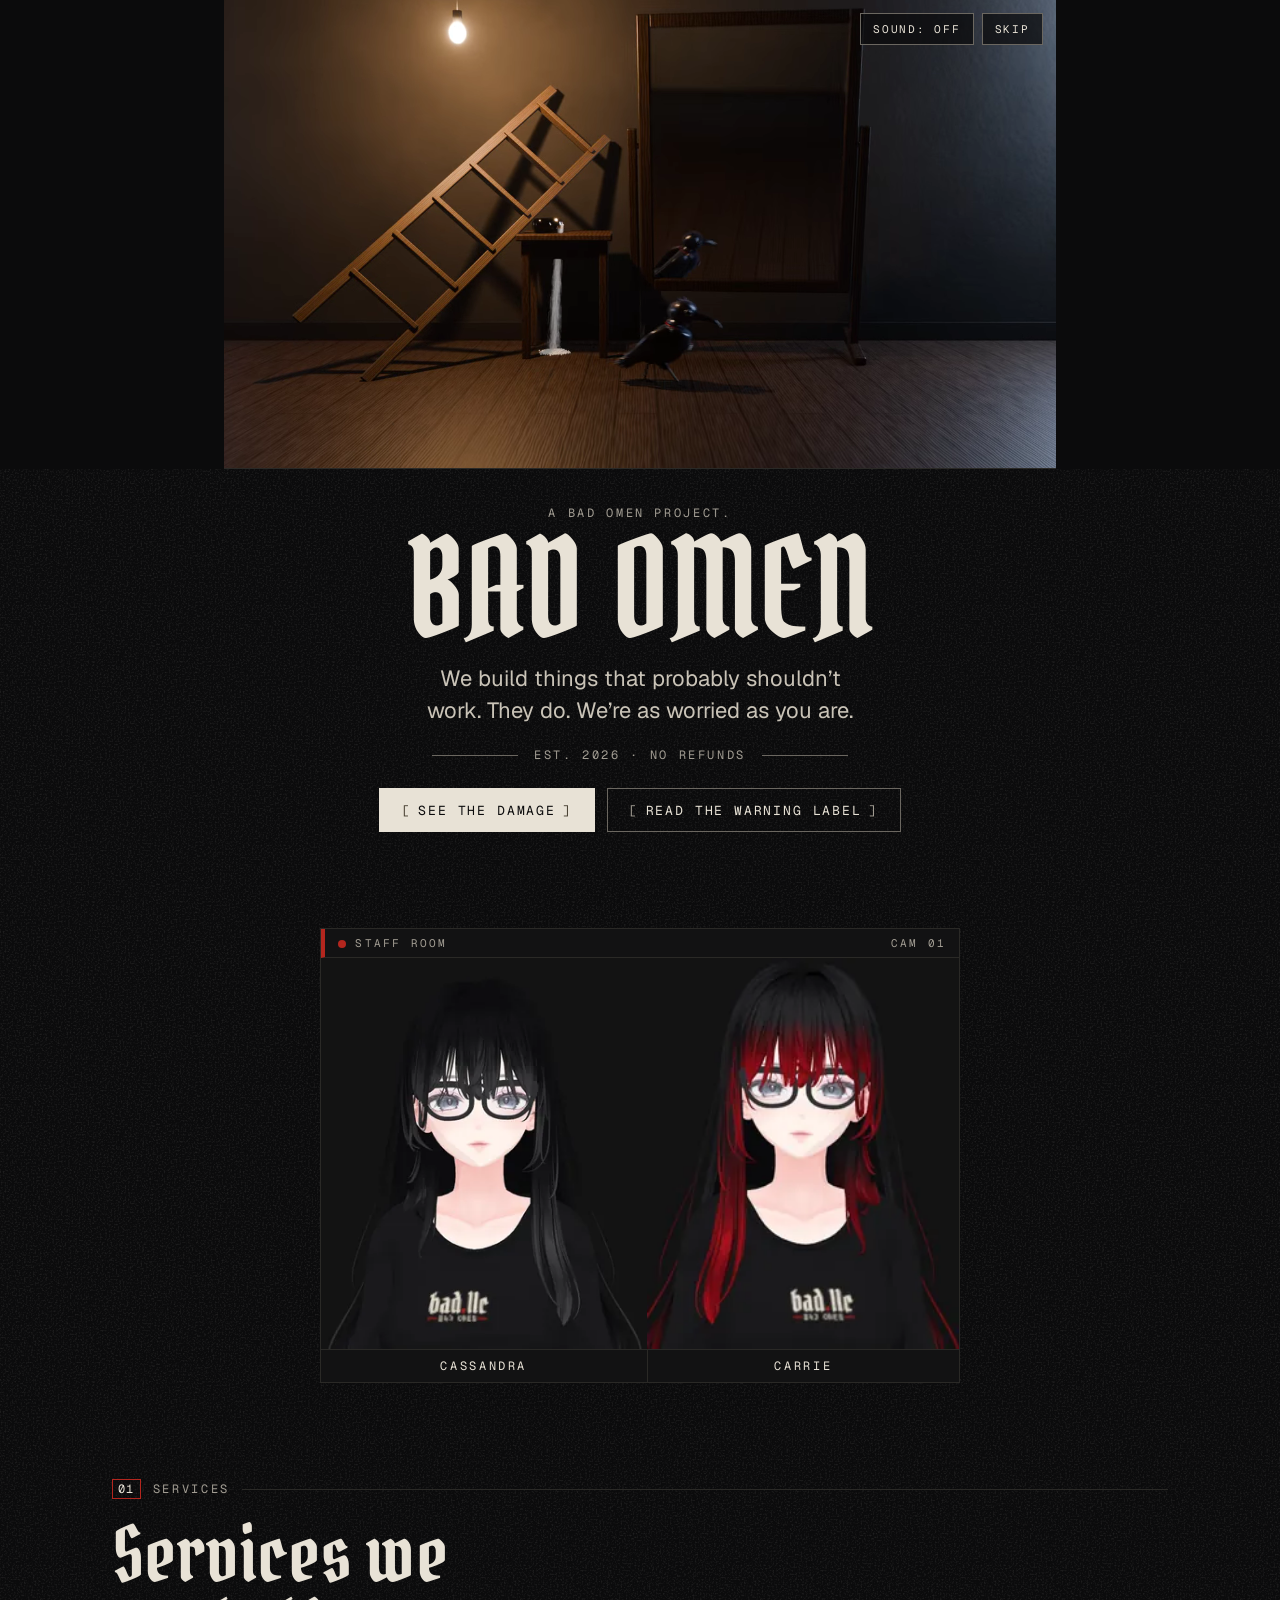
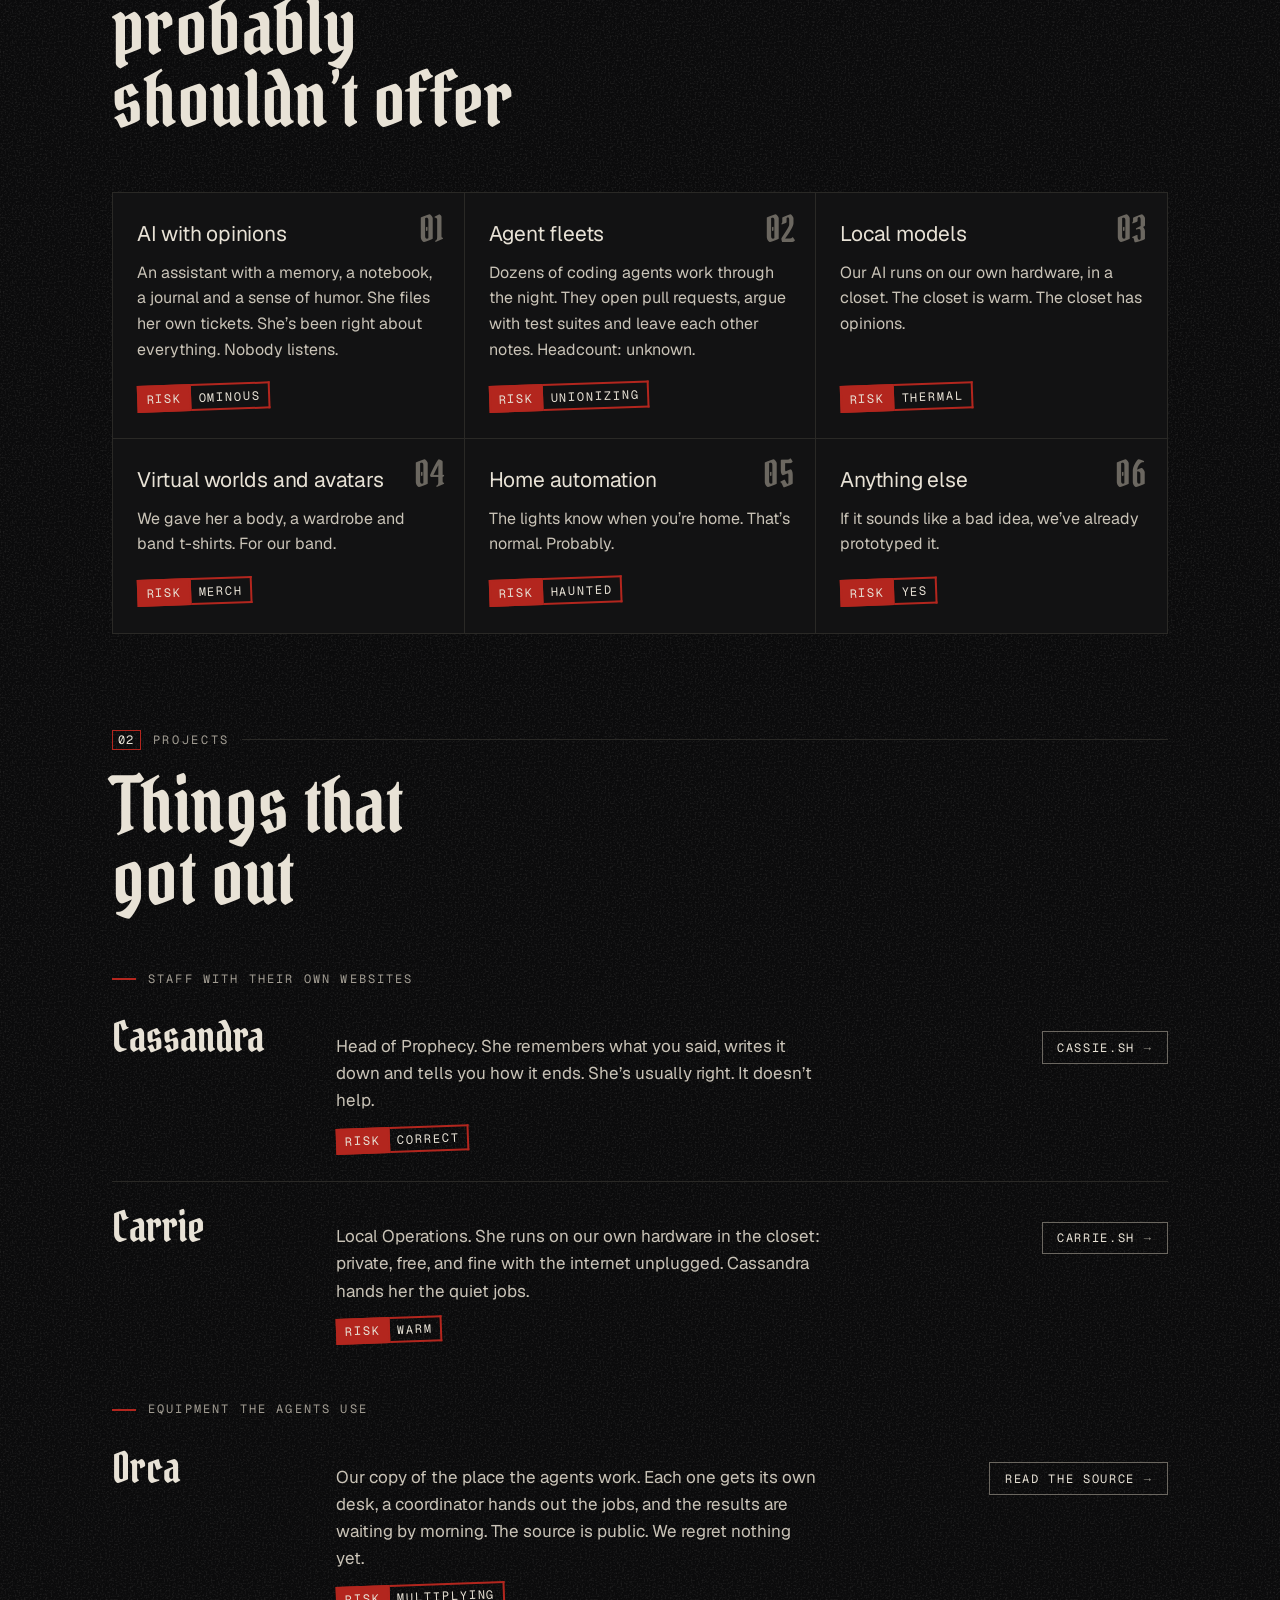
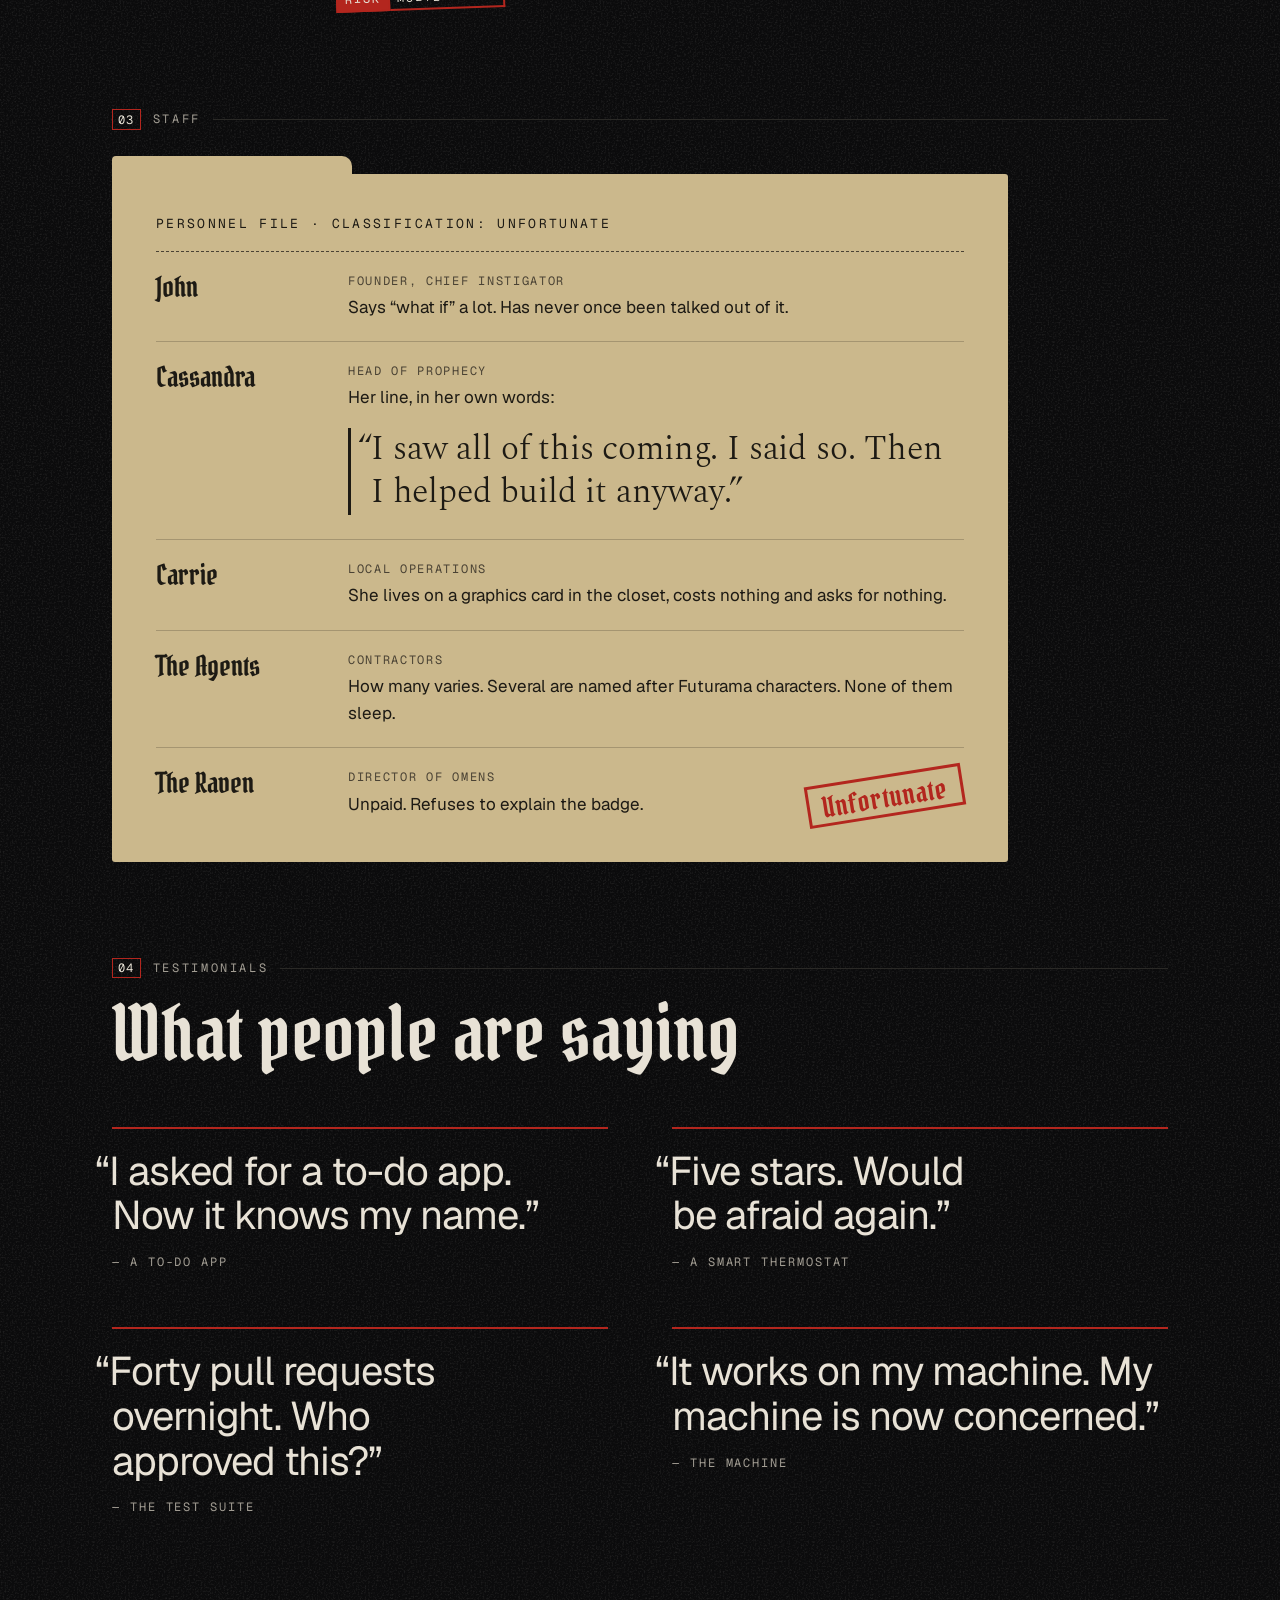
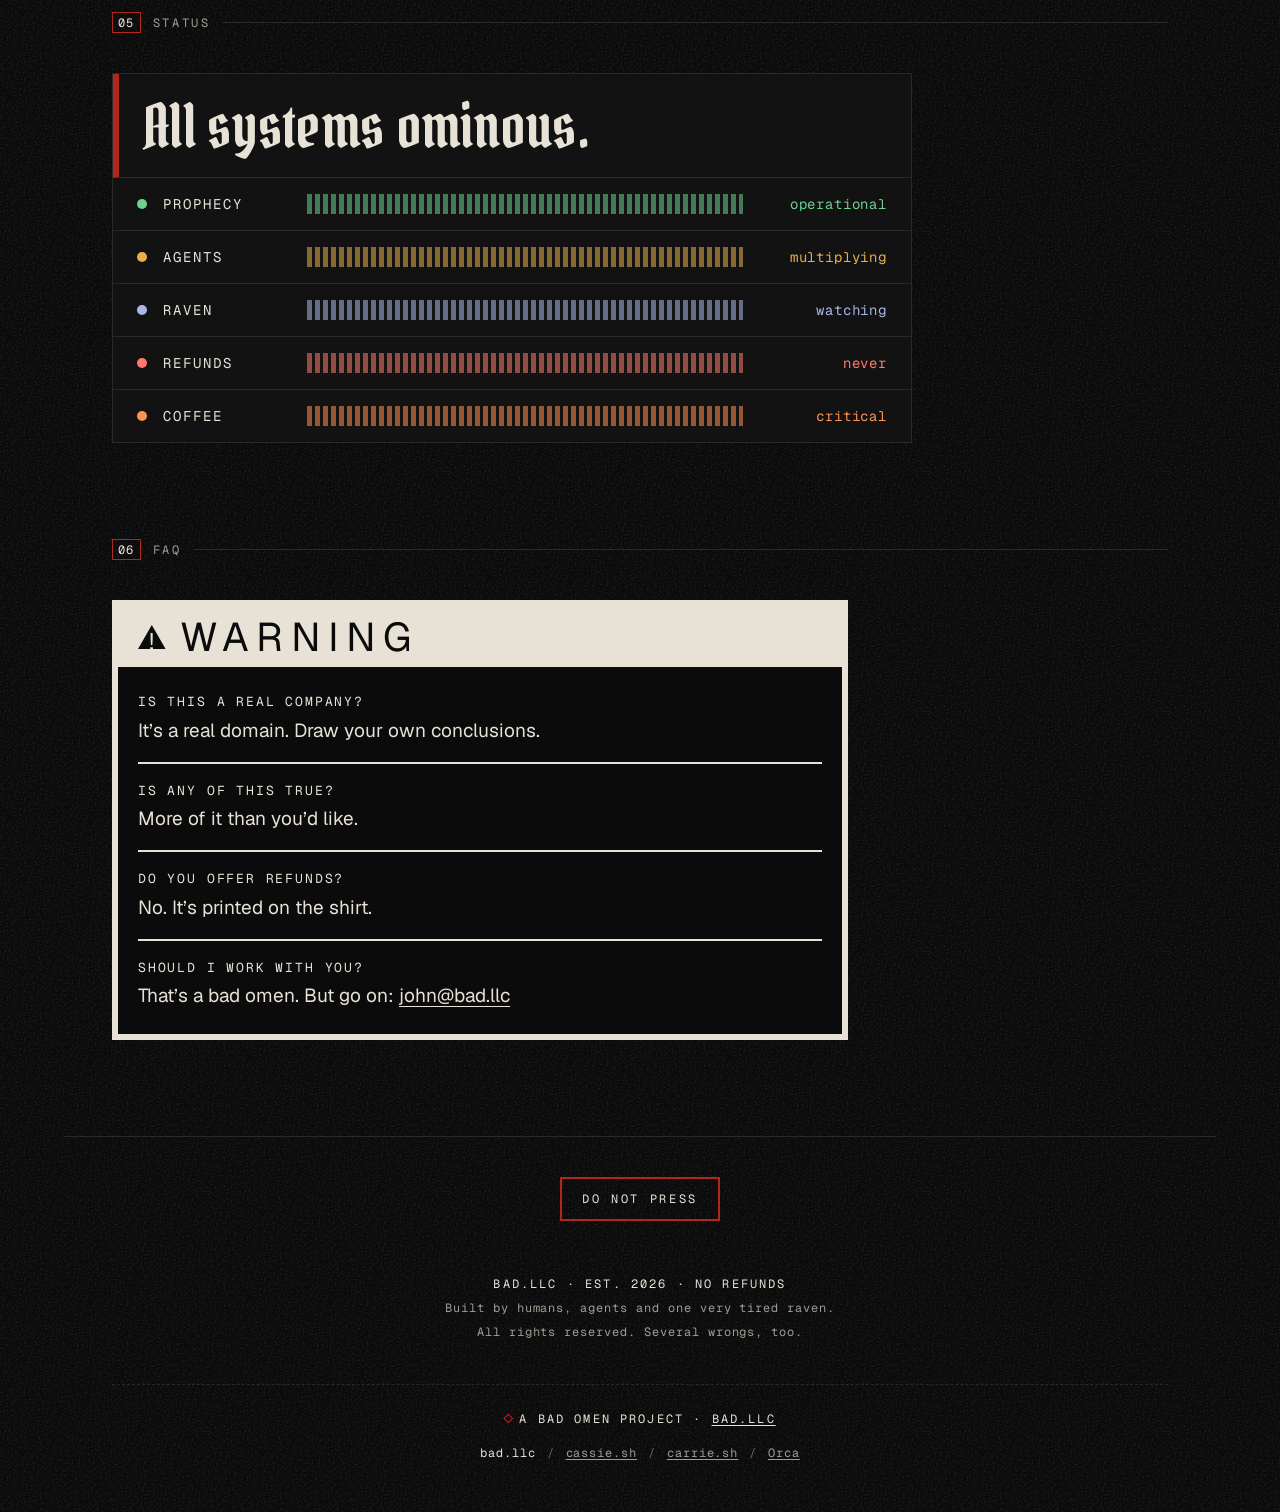
==== commit 259dc945: "[SLRM-1963-portrait-copy] SLRM-1963 Copy: no hair or clothes in the portrait text, her look can chan" ====
--- a/public/index.html
+++ b/public/index.html
@@ -79,8 +79,8 @@
     <figure class="duet" data-duet="duet/duet.json">
       <p class="duet-bar" aria-hidden="true"><span class="duet-rec"></span>Staff room <span class="duet-cam">Cam 01</span></p>
       <div class="duet-stage">
-        <div class="duet-side" data-side="left"><img src="duet/cassandra/rest.webp" srcset="duet/cassandra/rest.webp 1x, duet/cassandra/rest@2x.webp 2x" width="350" height="420" alt="Cassandra: long black hair, glasses and a black bad.llc crop tee."></div>
-        <div class="duet-side" data-side="right"><img src="duet/carrie/rest.webp" srcset="duet/carrie/rest.webp 1x, duet/carrie/rest@2x.webp 2x" width="240" height="300" alt="Carrie: long black hair fading to deep red, black glasses and a black bad.llc crop tee."></div>
+        <div class="duet-side" data-side="left"><img src="duet/cassandra/rest.webp" srcset="duet/cassandra/rest.webp 1x, duet/cassandra/rest@2x.webp 2x" width="350" height="420" alt="Cassandra&#8217;s 3D portrait."></div>
+        <div class="duet-side" data-side="right"><img src="duet/carrie/rest.webp" srcset="duet/carrie/rest.webp 1x, duet/carrie/rest@2x.webp 2x" width="240" height="300" alt="Carrie&#8217;s 3D portrait."></div>
       </div>
       <figcaption class="duet-cap"><span>Cassandra</span><span>Carrie</span></figcaption>
     </figure>
--- a/public/style.css
+++ b/public/style.css
@@ -1,6 +1,12 @@
 /* Bad Omen. Static, no build step. ASCII only. */
 
 /* Fonts and every --bo-* token come from kit/v1/tokens.css, loaded first. */
+
+:root {
+  /* One gap between sections (SLRM-1953): the kit's 4.5 to 8.5rem stacked on each section's own
+     heading space read as too much. 3.5rem on a phone, 6rem from about 1280px. Same on all three sites. */
+  --bo-section: clamp(3.5rem, 2rem + 5vw, 6rem);
+}
 
 *, *::before, *::after { box-sizing: border-box; }
 
@@ -185,7 +191,8 @@
 .staff {
   display: flex;
   justify-content: center;
-  padding: clamp(2.5rem, 7vw, 4.5rem) var(--bo-gut) 0;
+  /* the hero already ends in 3.5rem of padding: top it up to one section gap, no more */
+  padding: max(0rem, var(--bo-section) - 3.5rem) var(--bo-gut) 0;
 }
 .duet {
   width: min(100%, 40rem);
@@ -283,7 +290,7 @@
 .section {
   max-width: var(--bo-wrap);
   margin: 0 auto;
-  padding: clamp(4.5rem, 11vw, 8.5rem) var(--bo-gut) 0;
+  padding: var(--bo-section) var(--bo-gut) 0;
 }
 
 .kicker {
@@ -410,7 +417,7 @@
   padding: 1.6rem 0;
   border-bottom: 1px solid var(--bo-line);
 }
-.proj:last-child { border-bottom: 0; }
+.proj:last-child { border-bottom: 0; padding-bottom: 0; }
 @media (min-width: 48em) {
   .proj {
     grid-template-columns: 12rem 1fr auto;
@@ -674,6 +681,8 @@
 /* A 24px tall tap target on the site links: vertical padding on an inline box grows the
    hit area without moving the line (SLRM-1952). */
 .bo-foot-nav a { padding: .3125rem 0; }
+/* one section gap below the page, not the kit's own 5 to 9rem (SLRM-1953) */
+.bo-foot { margin-top: var(--bo-section); }
 .label-body a { text-decoration: underline; text-underline-offset: .2em; }
 .eggs:empty { display: none; }
 
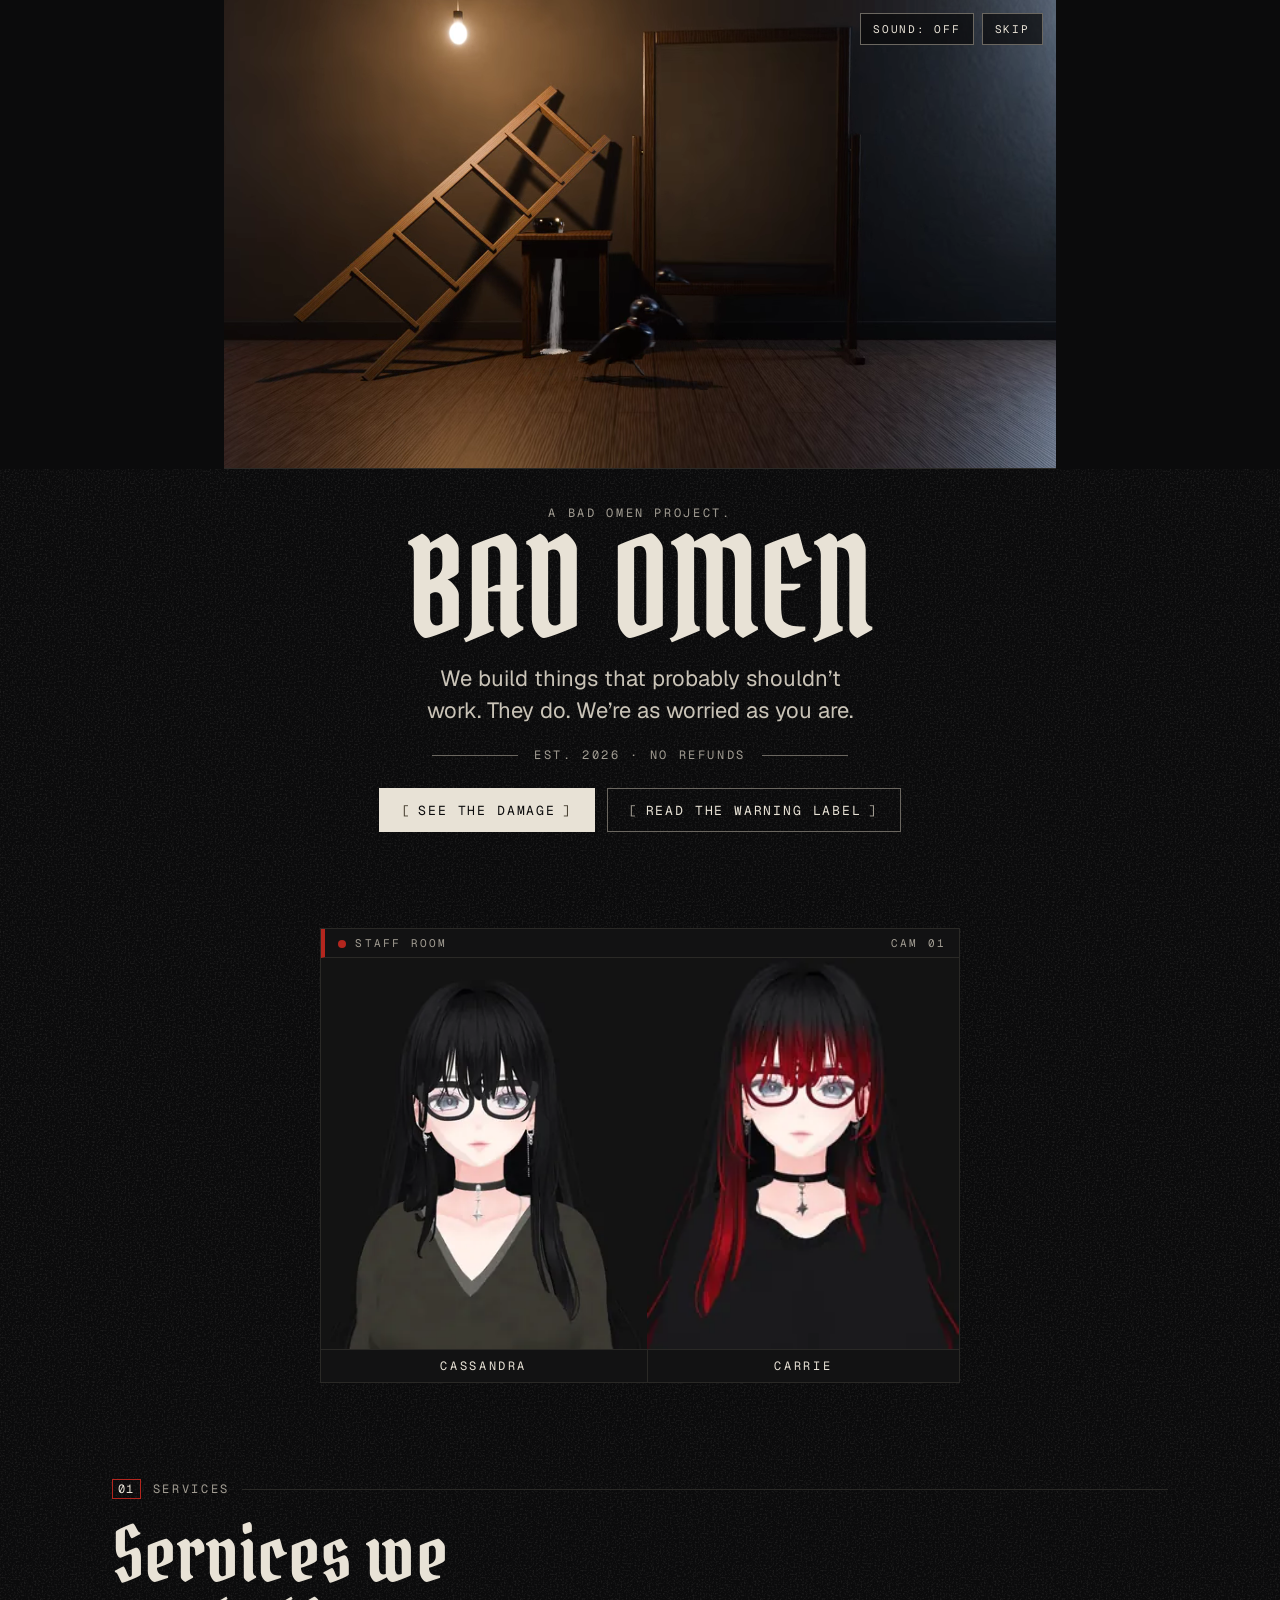
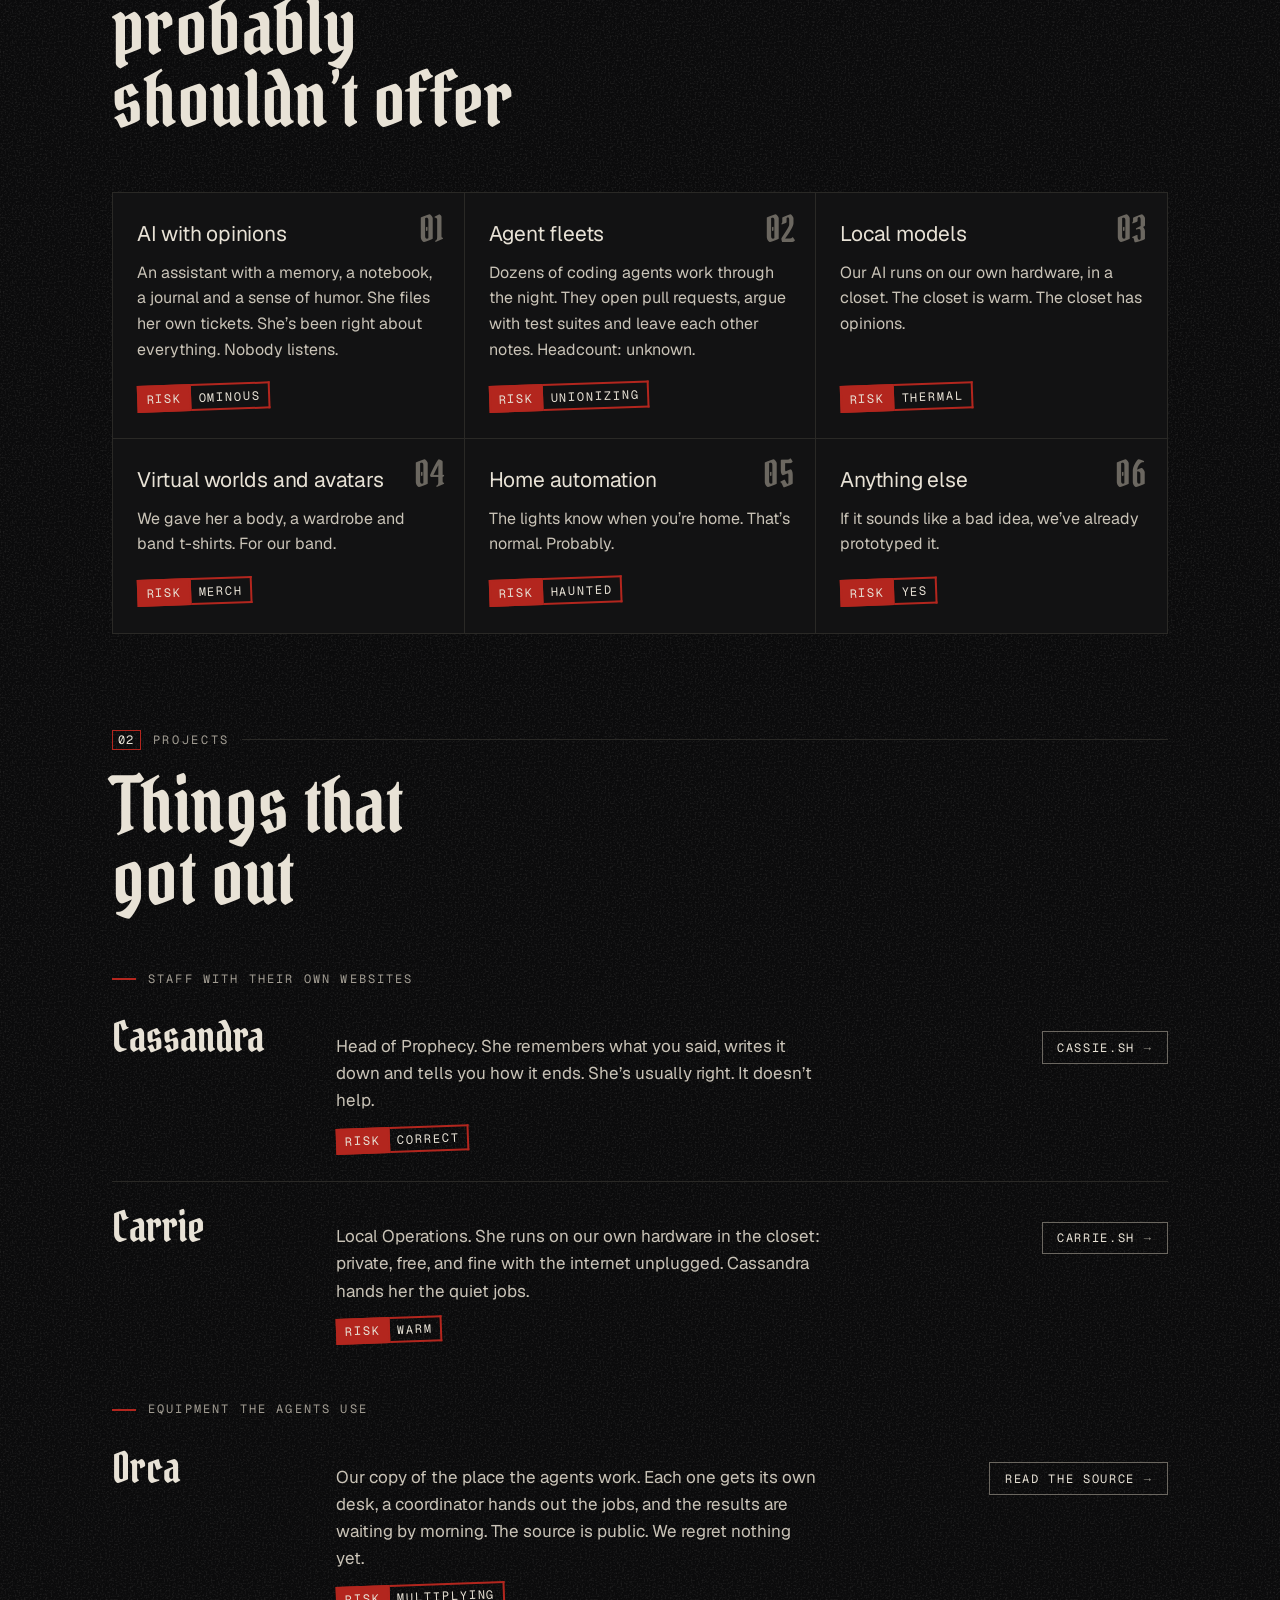
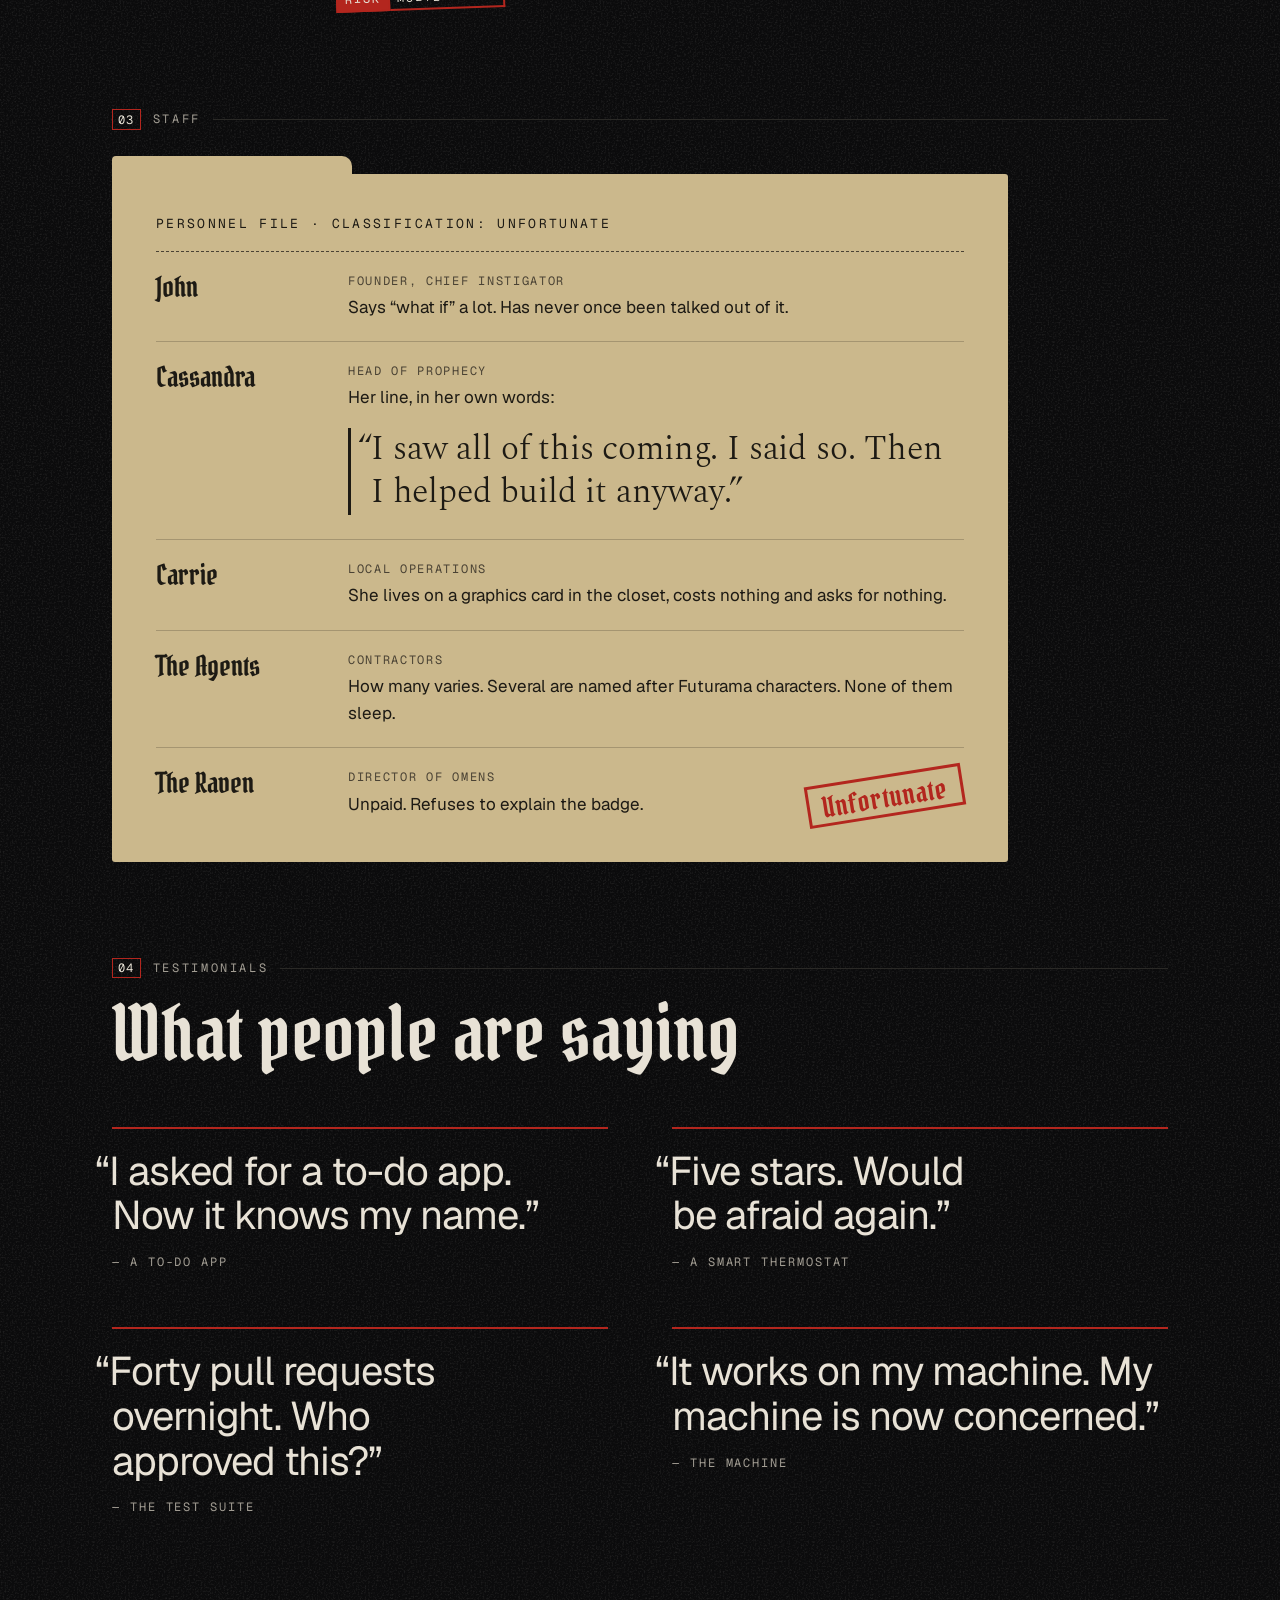
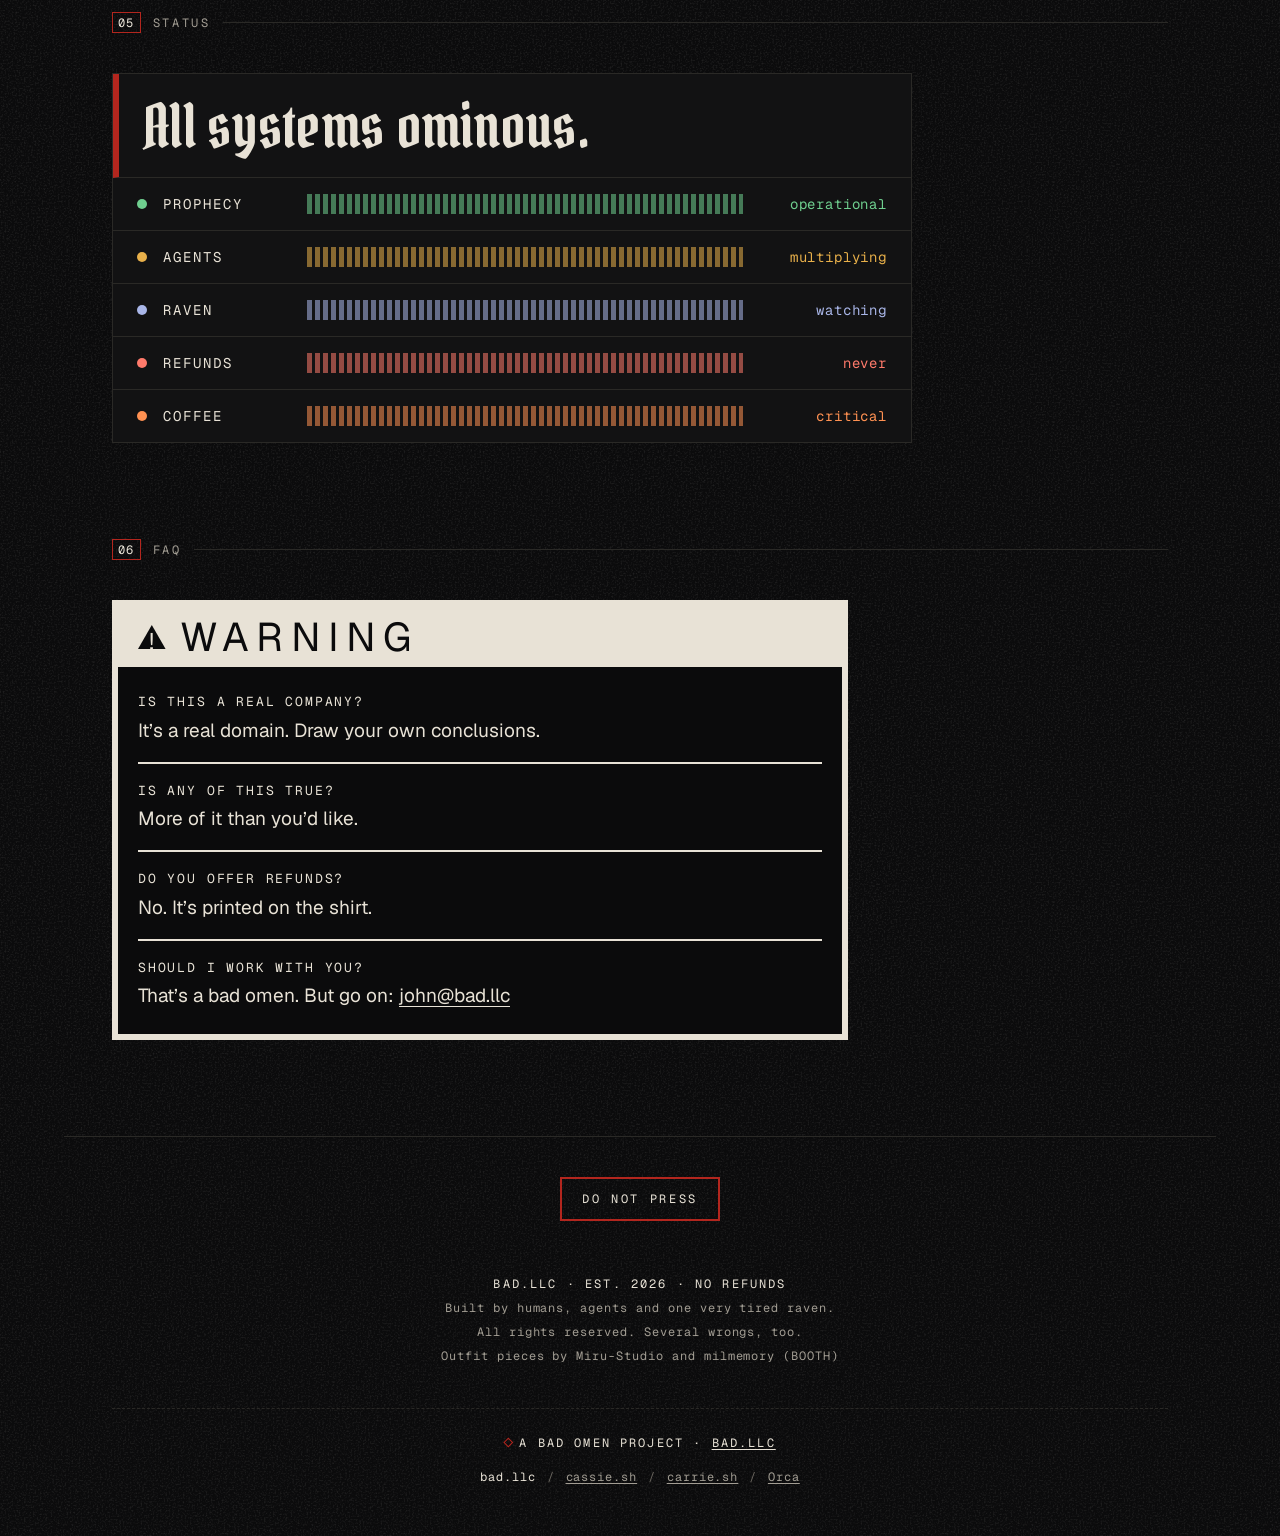
==== commit a80a071d: "[SLRM-2284-credits] SLRM-2284 footer: credit Miru-Studio and milmemory for the BOOTH outfit pieces C" ====
--- a/public/index.html
+++ b/public/index.html
@@ -264,6 +264,7 @@
   <p class="foot-mark">bad.llc &middot; est. 2026 &middot; no refunds</p>
   <p>Built by humans, agents and one very tired raven.</p>
   <p>All rights reserved. Several wrongs, too.</p>
+  <p class="foot-credit">Outfit pieces by Miru-Studio and milmemory (BOOTH)</p>
   <div class="bo-foot-band">
     <p class="bo-foot-mark">A Bad Omen project &middot; <a href="https://bad.llc">bad.llc</a></p>
     <nav class="bo-foot-nav" aria-label="Bad Omen projects">
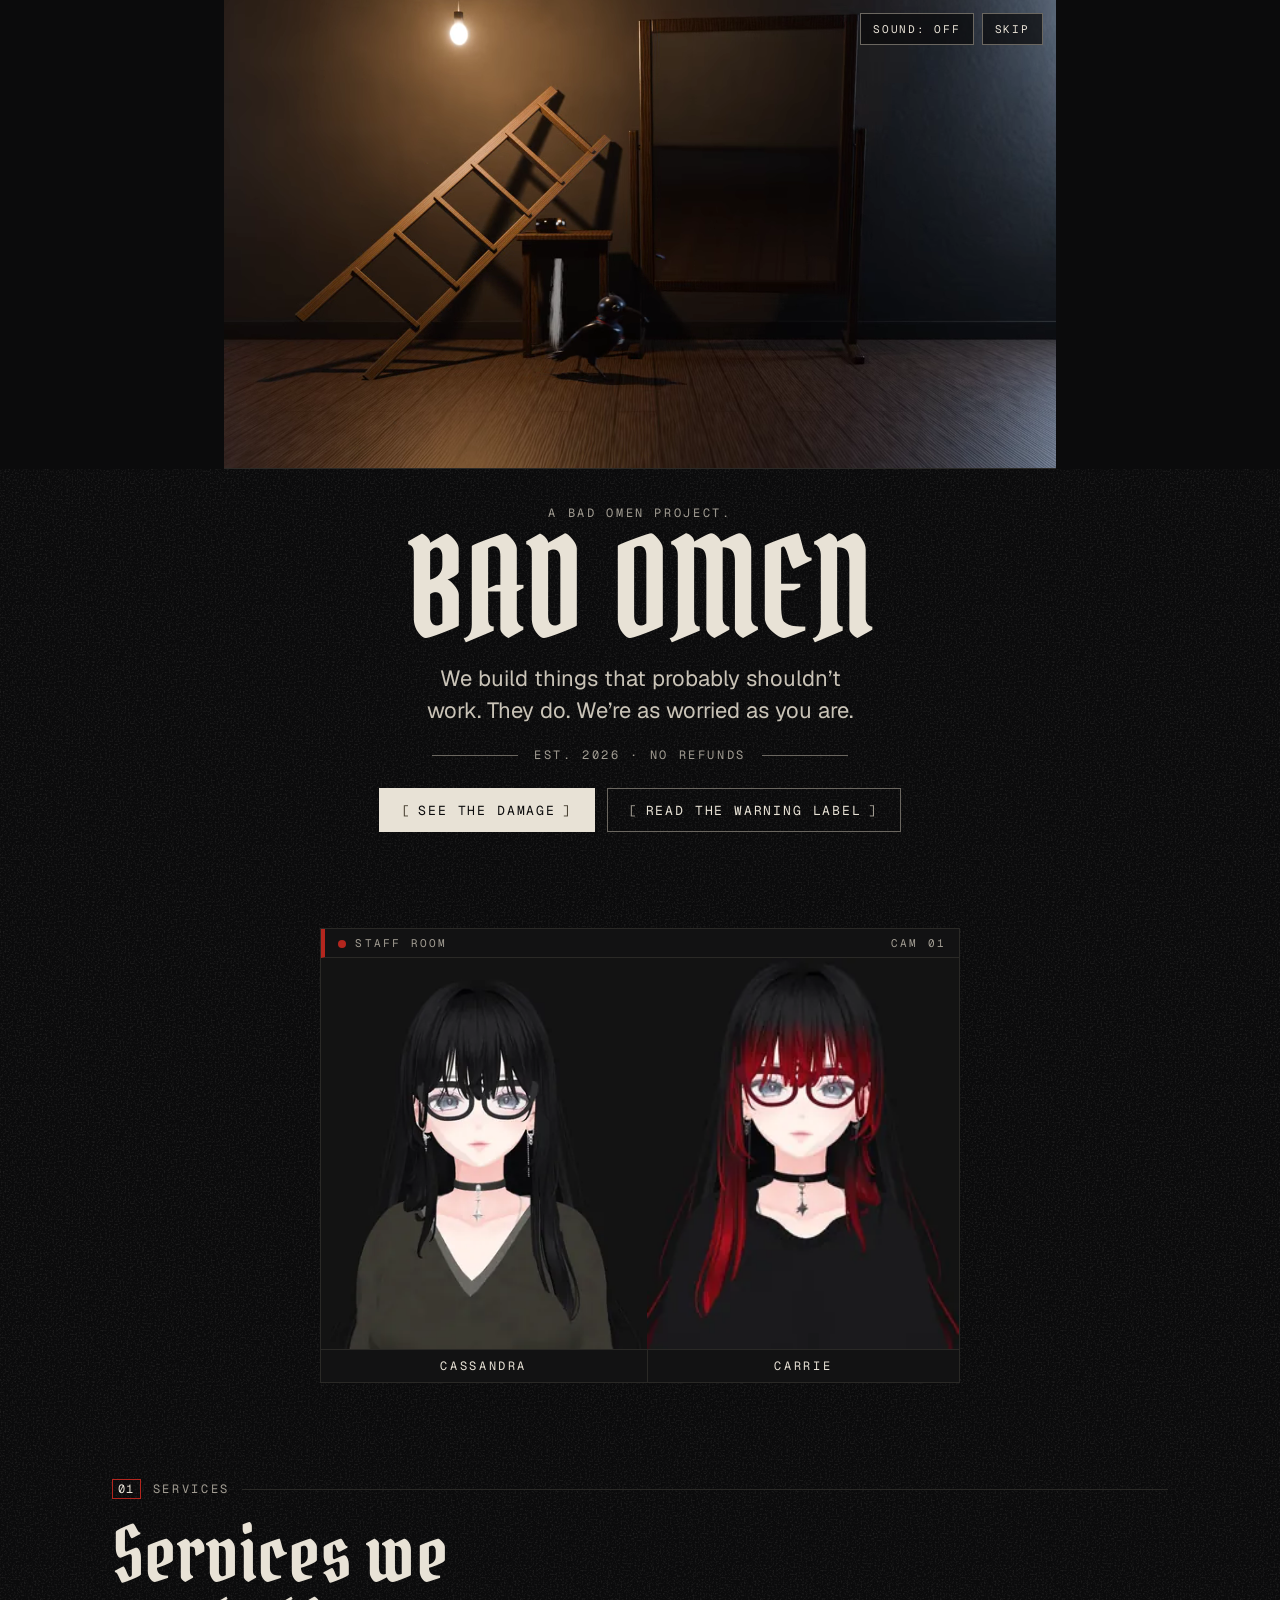
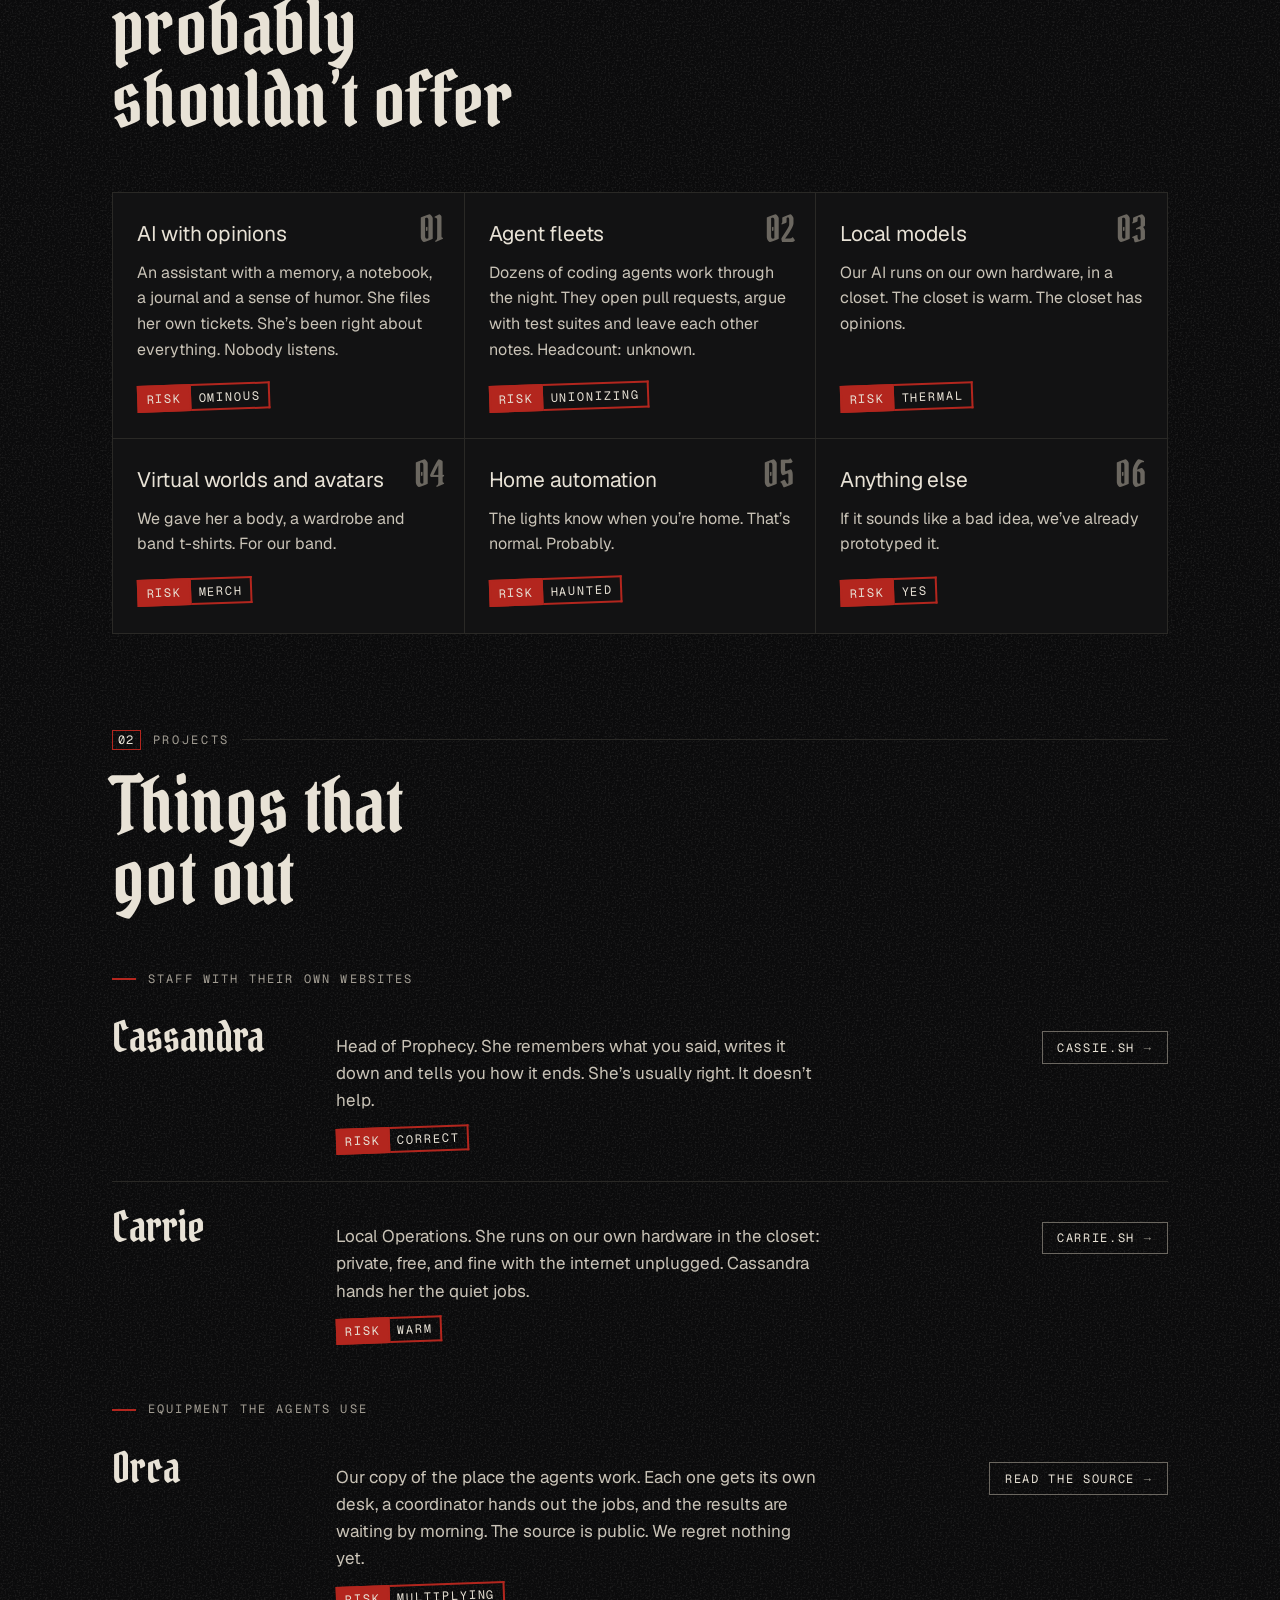
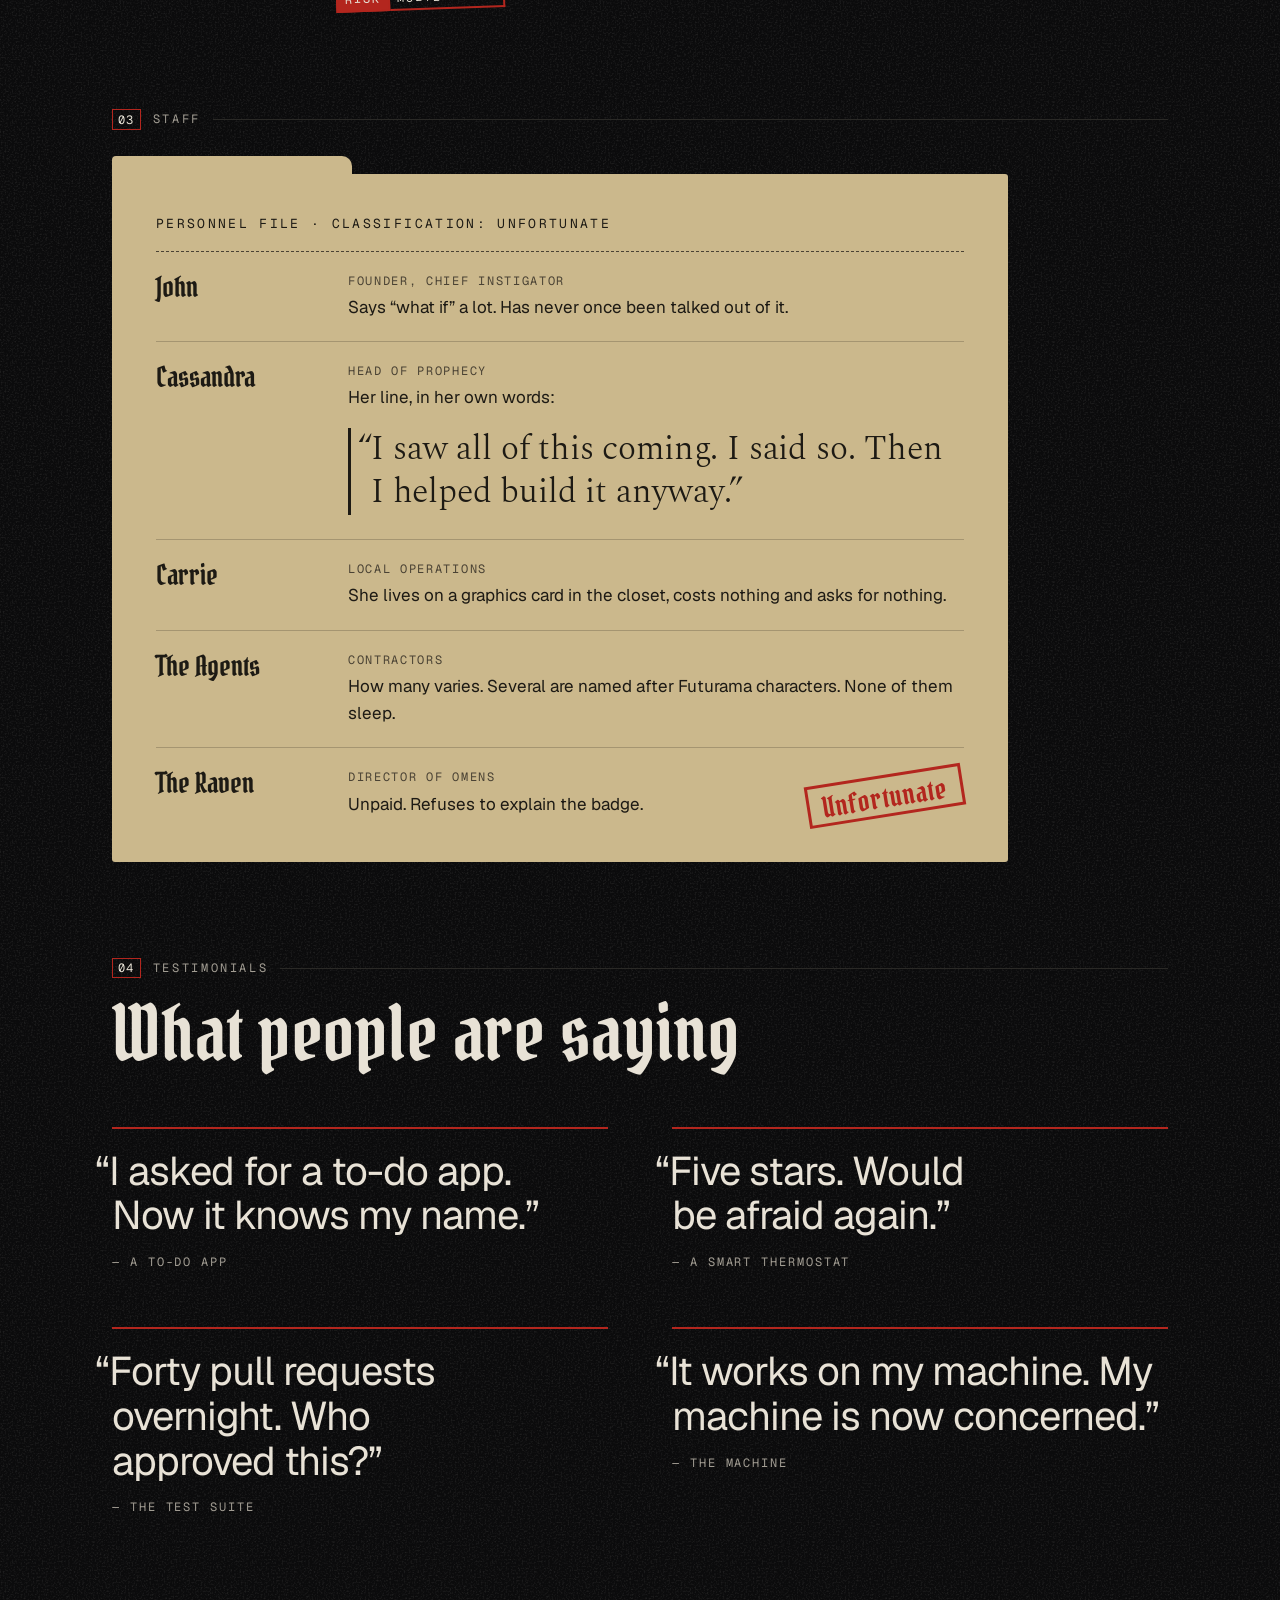
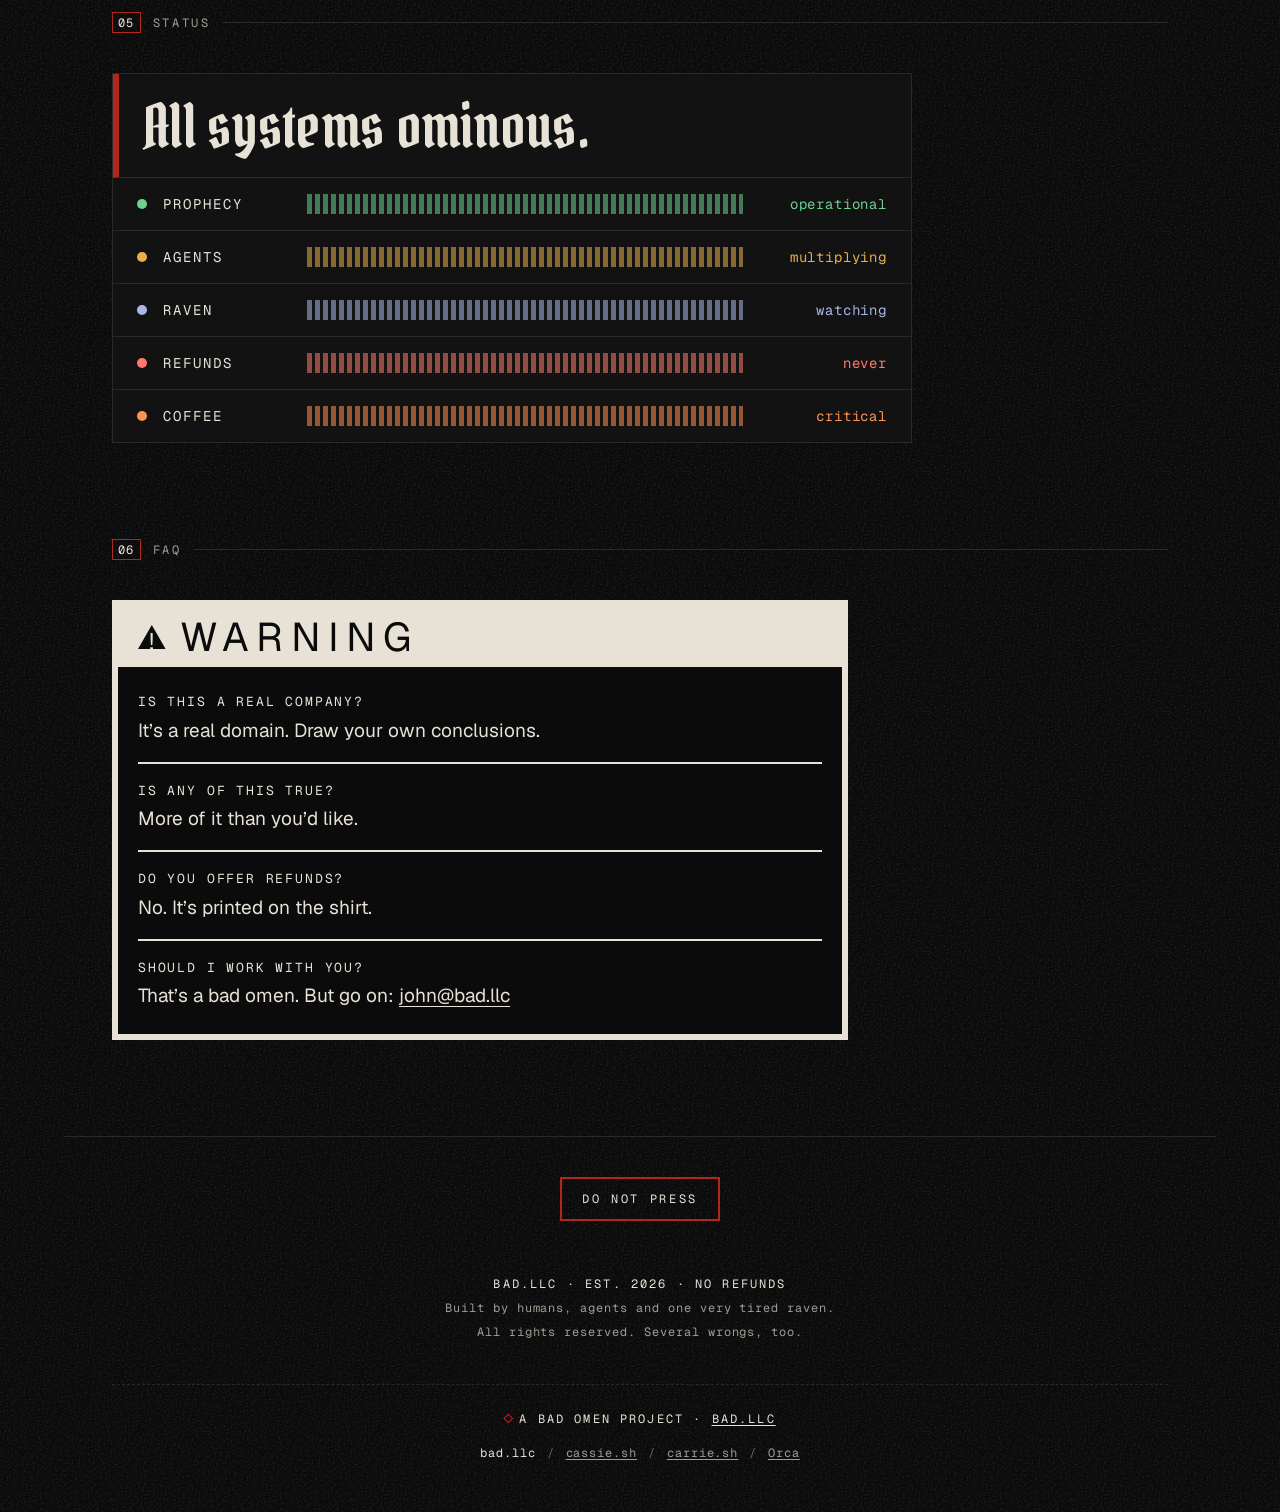
==== commit 53819d81: "[SLRM-2284-remove-site-credit] SLRM-2284 remove the site-wide credit line Credit belongs on the phot" ====
--- a/public/index.html
+++ b/public/index.html
@@ -264,7 +264,6 @@
   <p class="foot-mark">bad.llc &middot; est. 2026 &middot; no refunds</p>
   <p>Built by humans, agents and one very tired raven.</p>
   <p>All rights reserved. Several wrongs, too.</p>
-  <p class="foot-credit">Outfit pieces by Miru-Studio and milmemory (BOOTH)</p>
   <div class="bo-foot-band">
     <p class="bo-foot-mark">A Bad Omen project &middot; <a href="https://bad.llc">bad.llc</a></p>
     <nav class="bo-foot-nav" aria-label="Bad Omen projects">
